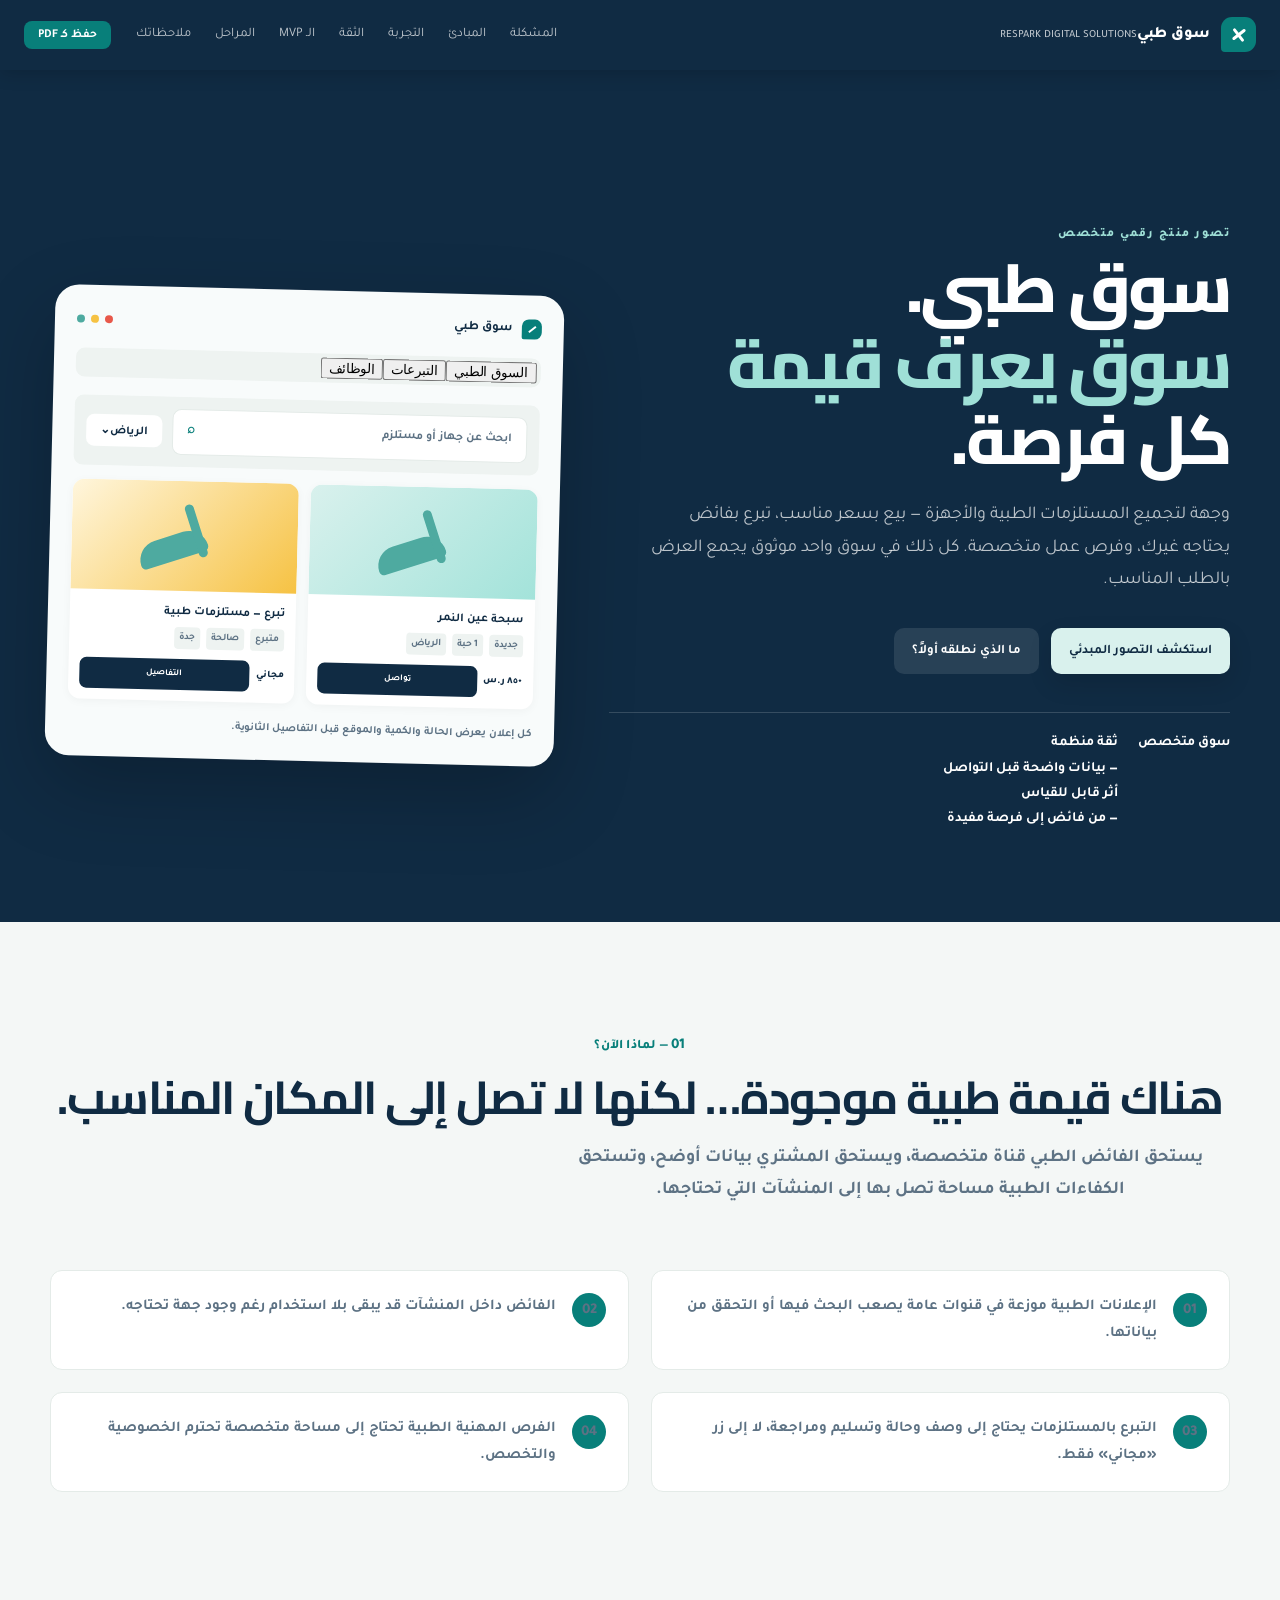
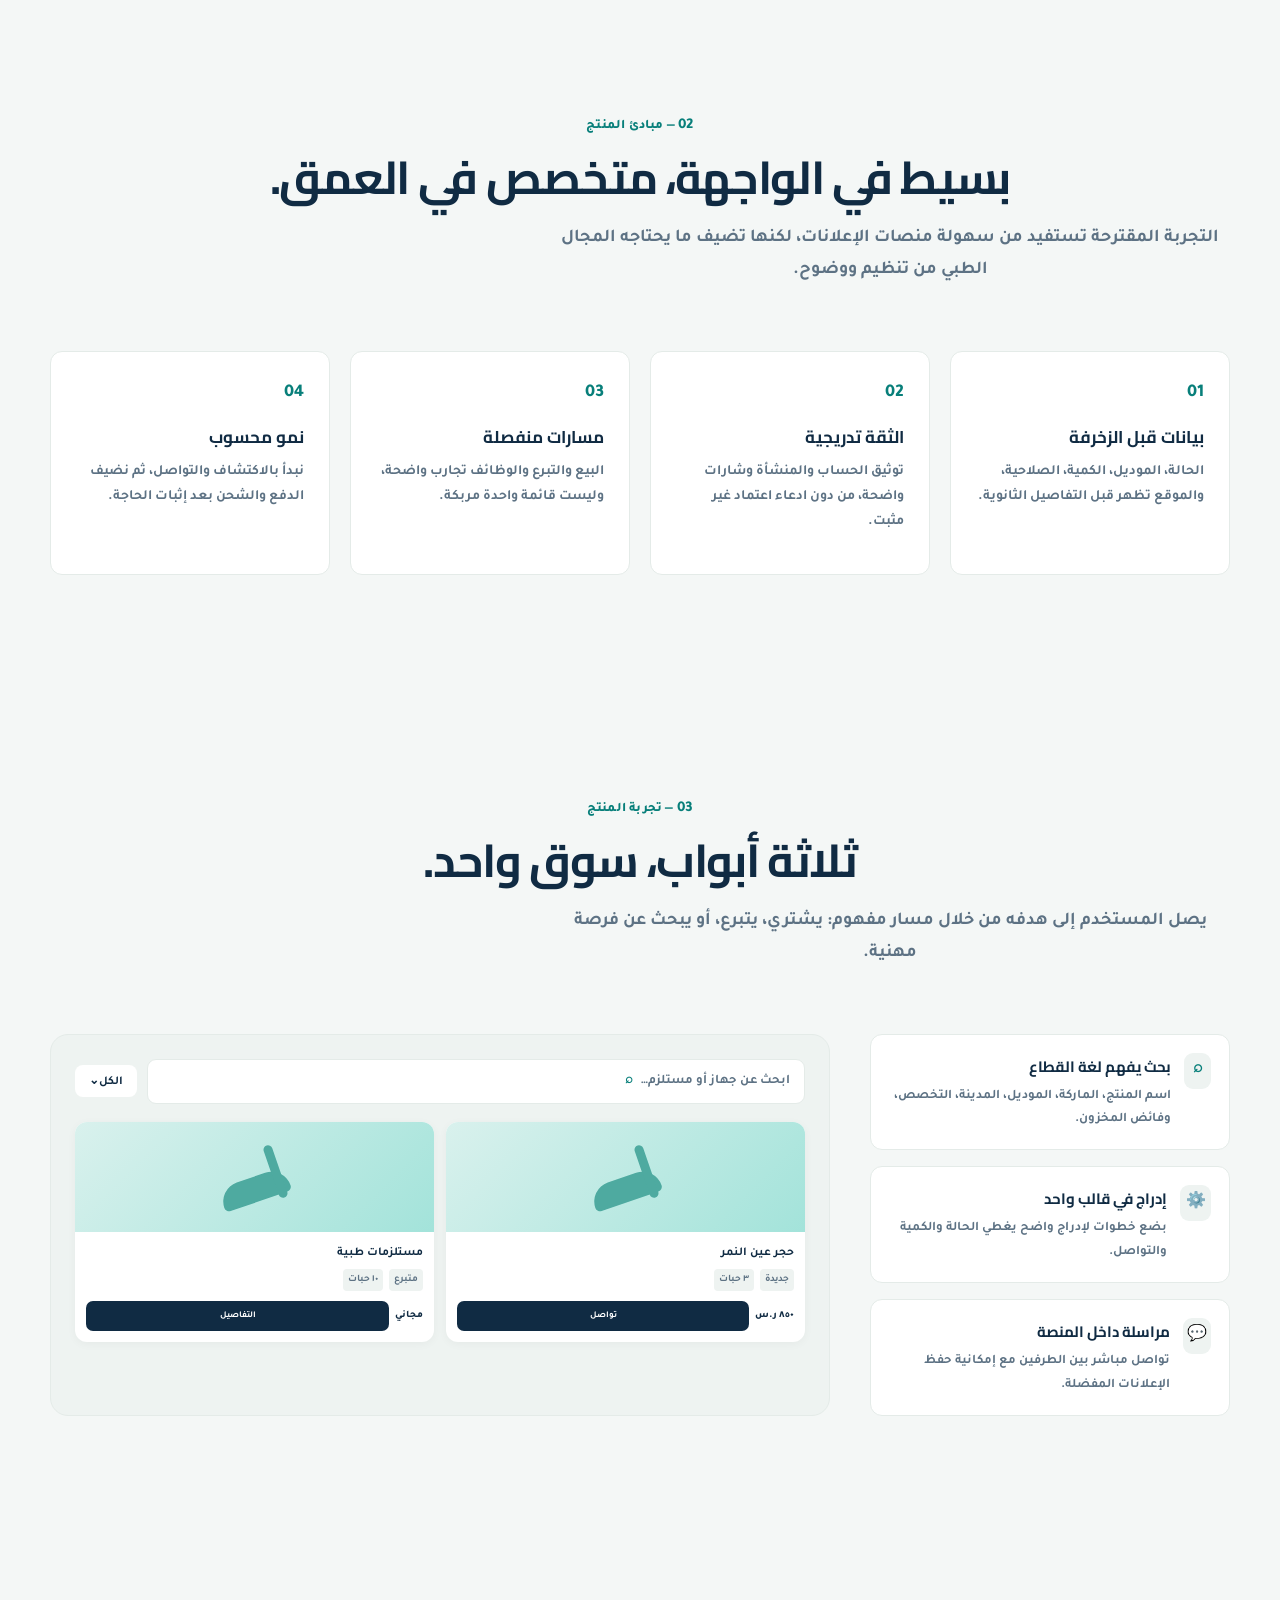
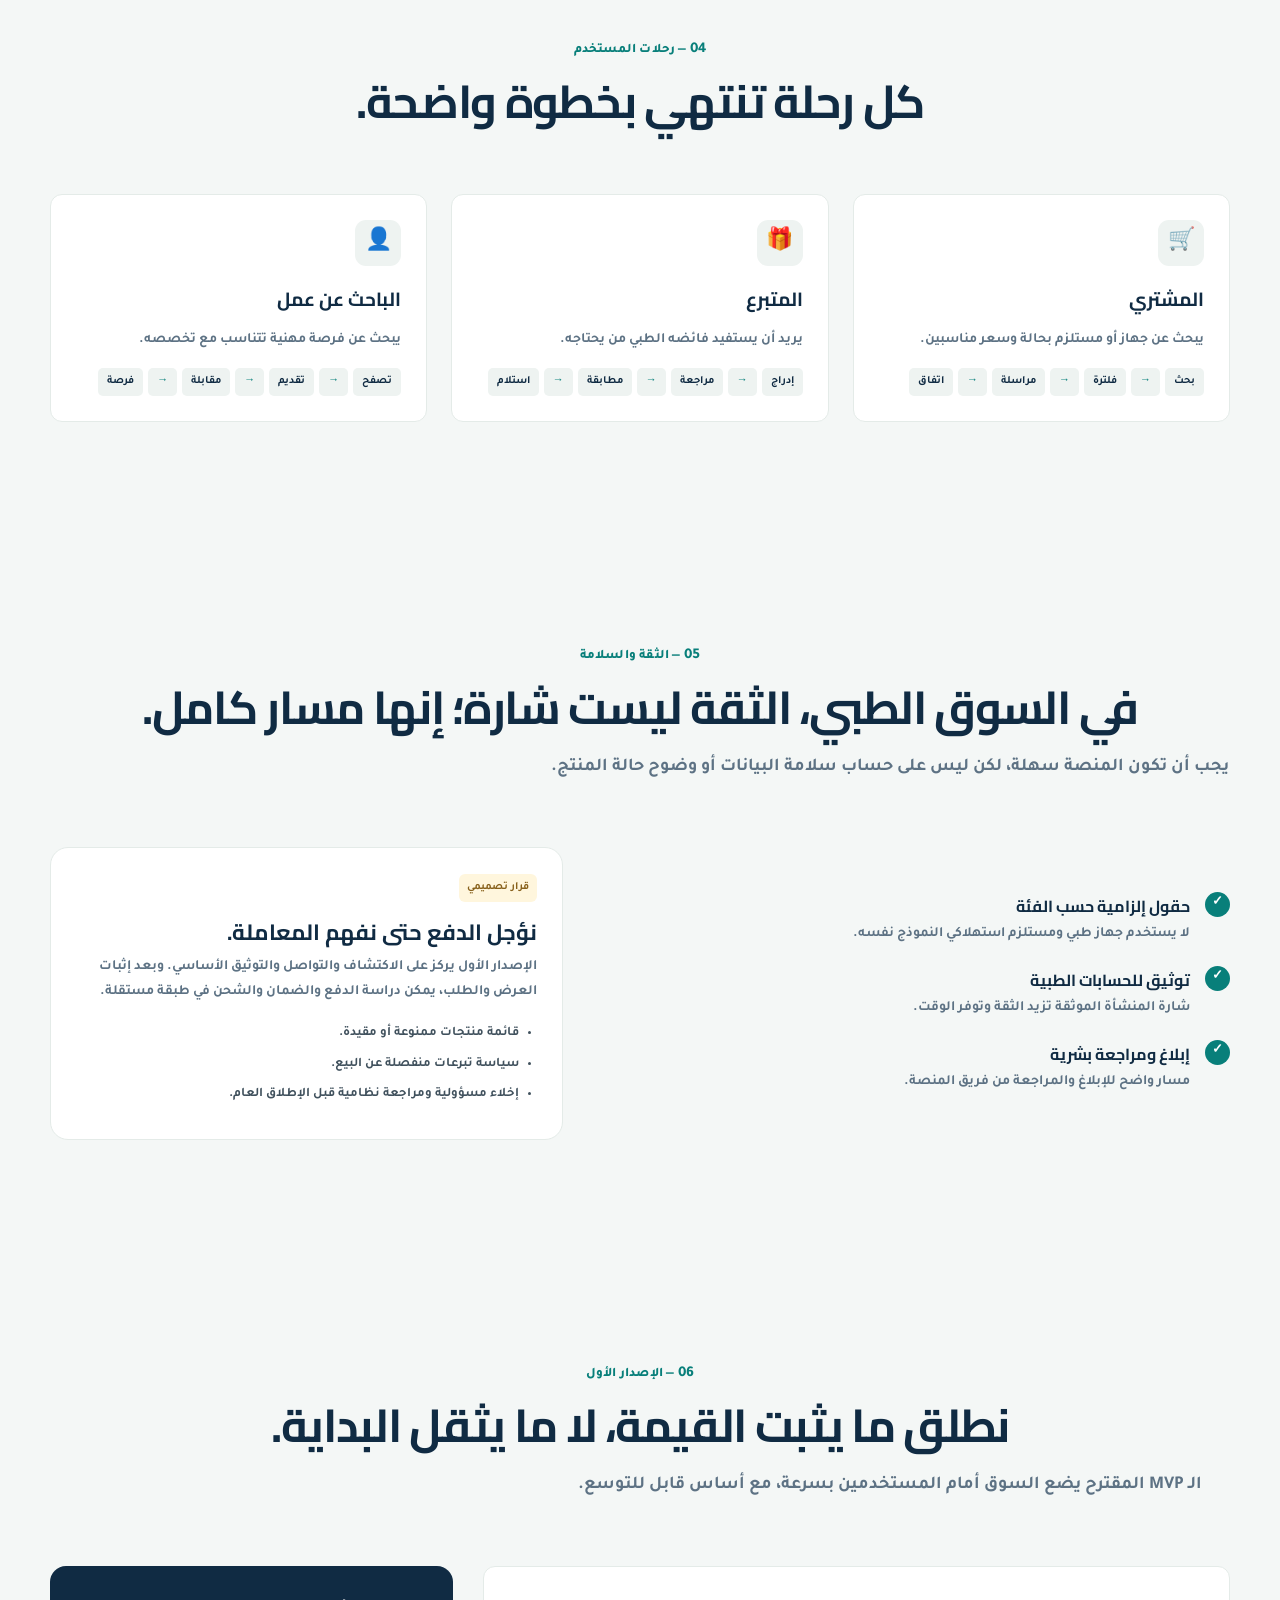
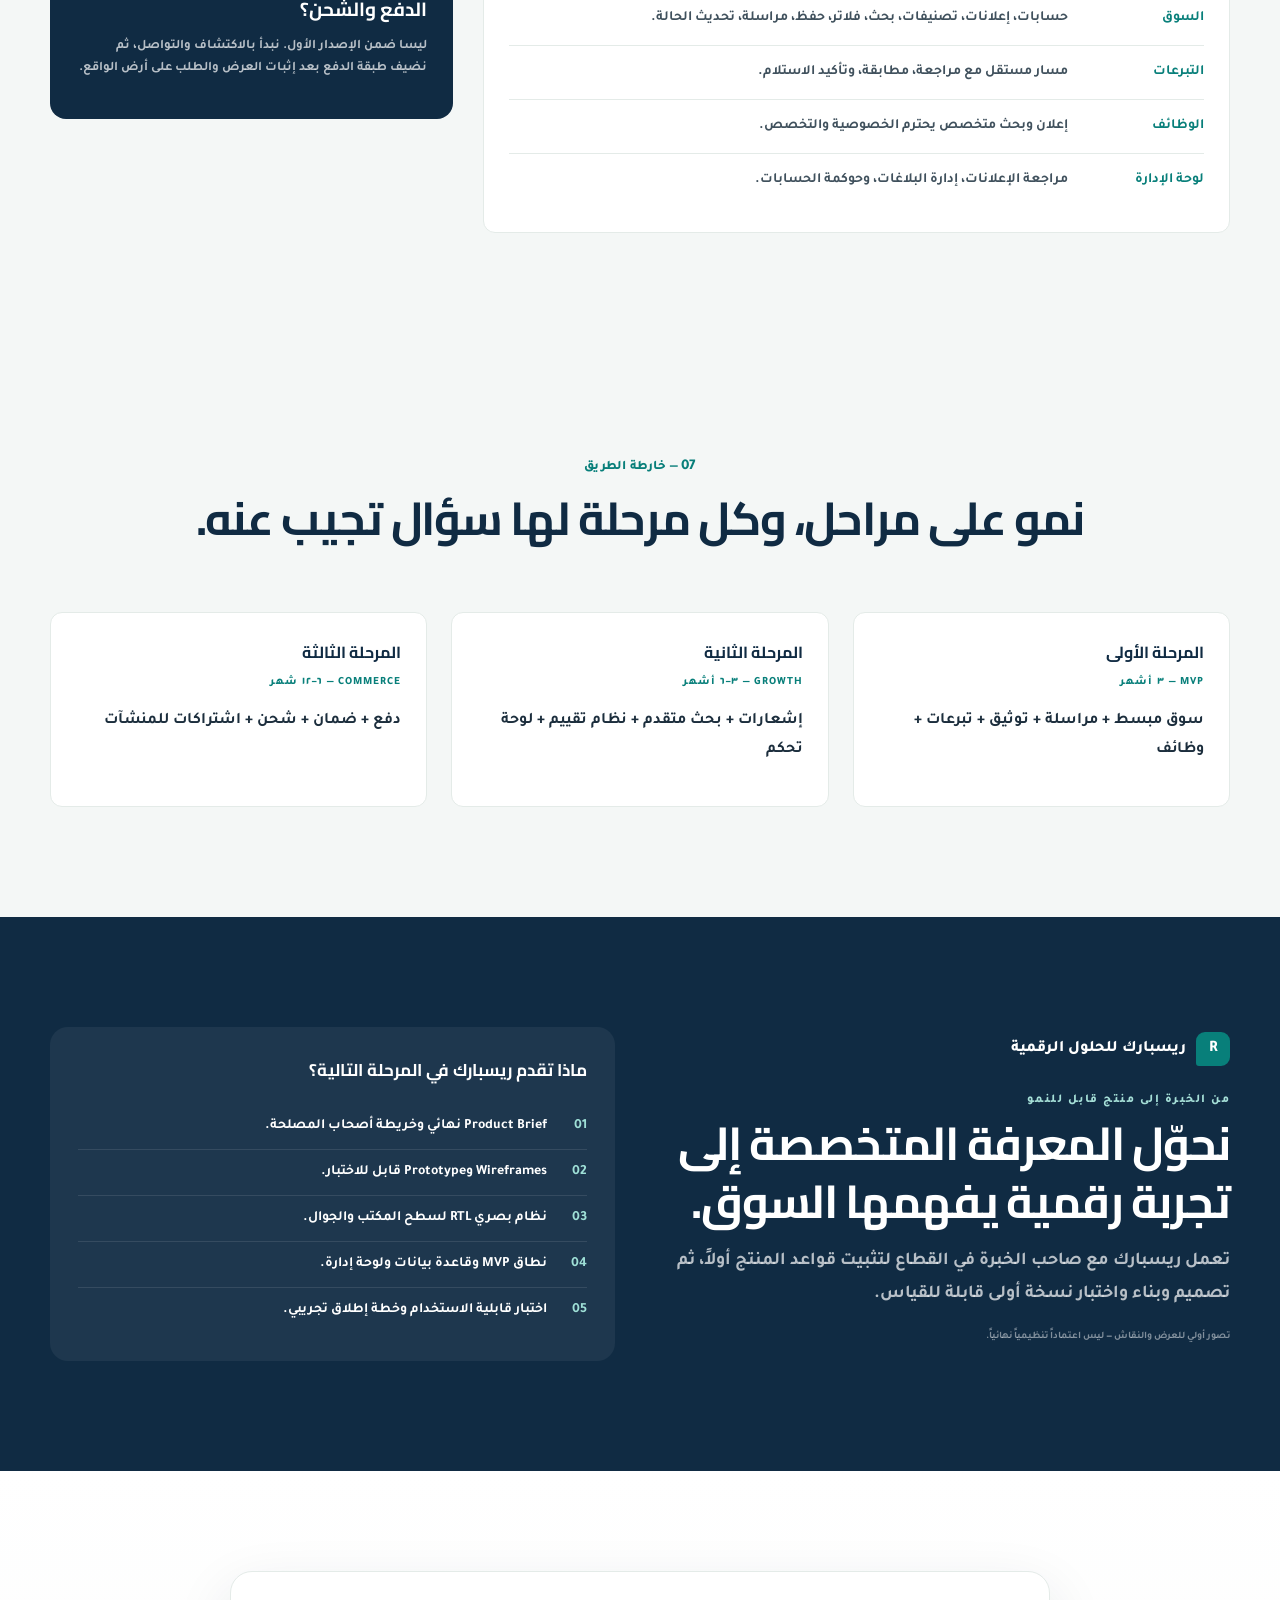
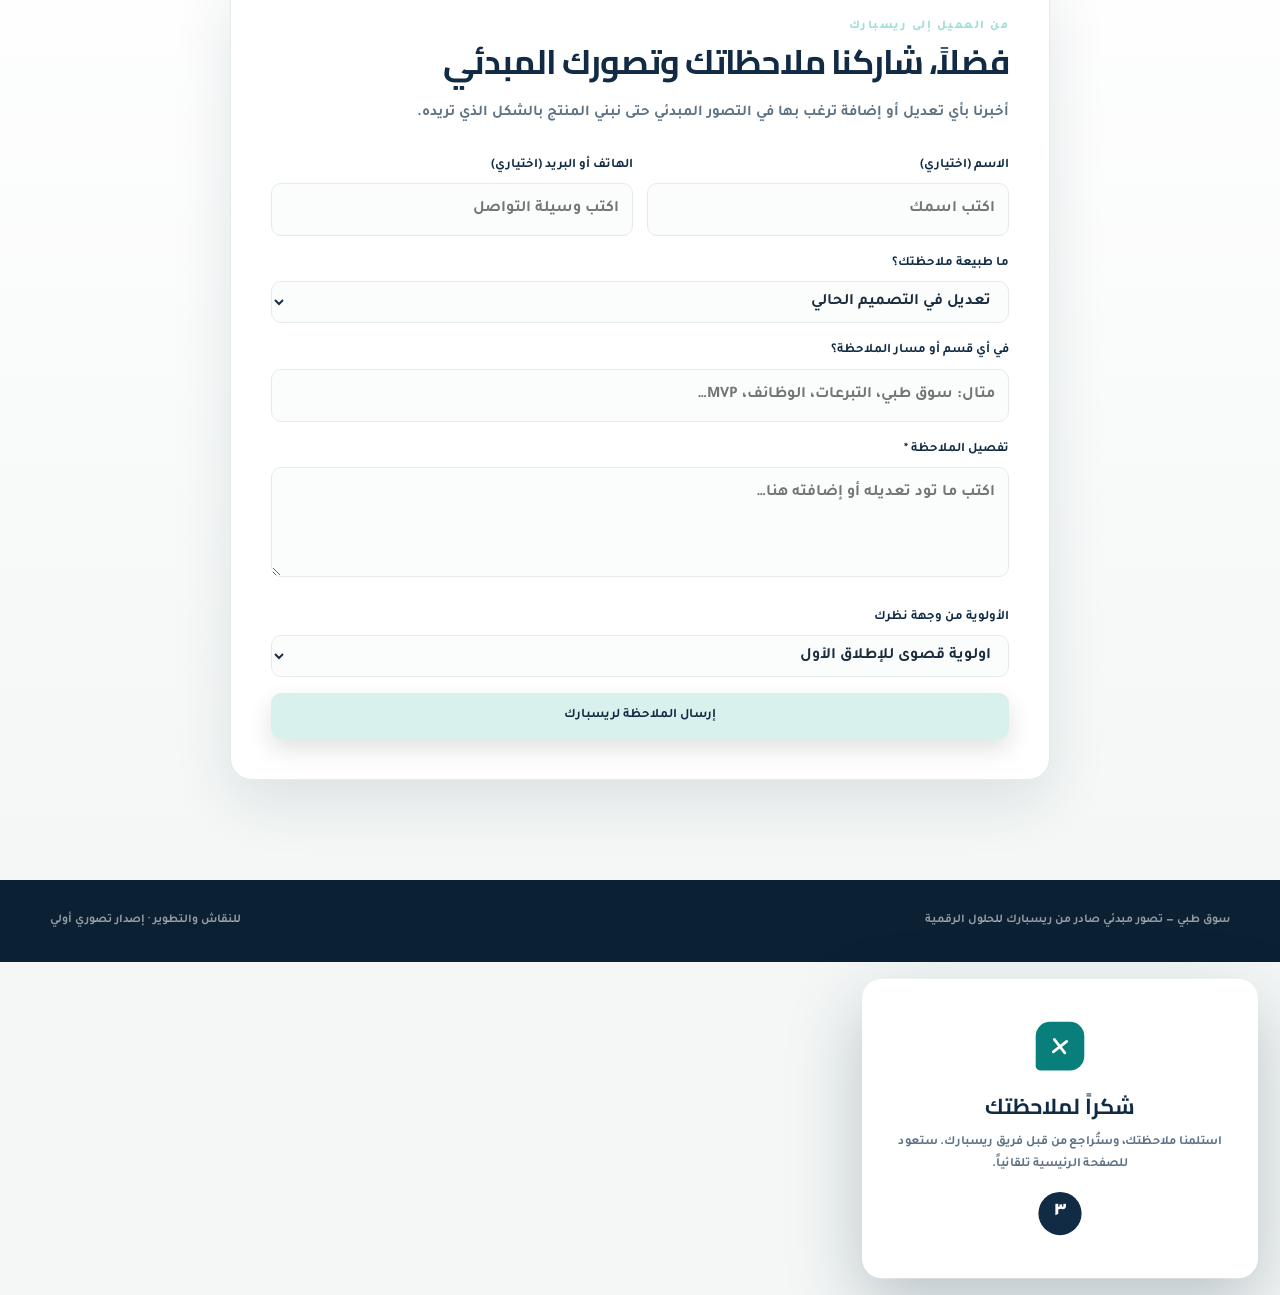
==== index.html @ 75cbc0f8 "Replace Formspree with Vercel API + Supabase + Telegram" ====
<!doctype html>
<html lang="ar" dir="rtl">
<head>
  <meta charset="utf-8">
  <meta name="viewport" content="width=device-width, initial-scale=1">
  <meta name="description" content="التصور المبدئي لمنصة سوق طبي — إعداد ريسبارك للحلول الرقمية">
  <link rel="preconnect" href="https://fonts.googleapis.com">
  <link rel="preconnect" href="https://fonts.gstatic.com" crossorigin>
  <link href="https://fonts.googleapis.com/css2?family=Tajawal:wght@400;500;700;800&family=Cairo:wght@600;700;800&display=swap" rel="stylesheet">
  <title>سوق طبي | تصور مبدئي من ريسبارك</title>
  <style>
    :root {
      --navy: #102b43;
      --navy-2: #173b59;
      --teal: #087f7a;
      --teal-dark: #075b5a;
      --surface: #f4f7f6;
      --surface-2: #eef3f1;
      --line: #e4ebe8;
      --ink: #1c2e3d;
      --muted: #5d7284;
      --shadow: 0 22px 60px rgba(16, 43, 67, .11);
      --radius: 18px;
      --radius-sm: 12px;
      --max: 1180px;
      --num-fs: 18px;
      --num-fs-lg: 22px;
    }
    * { box-sizing: border-box; }
    html { scroll-behavior: smooth; }
    body {
      margin: 0;
      font-family: "Tajawal", "Cairo", "Segoe UI", Tahoma, Arial, sans-serif;
      color: var(--ink);
      line-height: 1.8;
      background: var(--surface);
      text-align: right;
    }
    .container { width: min(var(--max), calc(100% - 40px)); margin: 0 auto; }

    /* Top Bar */
    .topbar {
      height: 70px; background: var(--navy); color: #fff;
      display: flex; align-items: center; padding: 0 24px;
      position: sticky; top: 0; z-index: 9999;
      box-shadow: 0 2px 18px rgba(0,0,0,.18);
    }
    .topbar .brand { display: flex; align-items: center; gap: 11px; font-weight: 800; font-size: 16px; color: #fff; }
    .brand-mark { width: 35px; height: 35px; border-radius: 11px 11px 11px 4px; background: var(--teal); display: grid; place-items: center; position: relative; }
    .brand-mark:before, .brand-mark:after { content: ""; position: absolute; background: #fff; border-radius: 2px; }
    .brand-mark:before { width: 16px; height: 3px; transform: rotate(-38deg); }
    .brand-mark:after { width: 3px; height: 16px; transform: rotate(-38deg); }
    .topbar .brand small { font-size: 11px; opacity: .7; font-weight: 500; }
    .topbar nav { margin-inline-start: auto; display: flex; gap: 2px; }
    .nav a {
      color: rgba(255,255,255,.73); font-size: 13px; padding: 8px 11px;
      border-radius: 8px; transition: .2s; text-decoration: none;
    }
    .nav a:hover { color: #fff; background: rgba(255,255,255,.1); }
    .top-action {
      background: var(--teal); color: #fff; border: 0; padding: 7px 14px;
      border-radius: 8px; font-size: 12px; cursor: pointer;
      font-family: inherit; font-weight: 700; margin-inline-start: 14px;
    }

    /* Hero */
    .hero {
      min-height: 690px; padding: 150px 0 90px; color: #fff;
      background: var(--navy); position: relative;
    }
    .hero-grid { display: grid; grid-template-columns: 1.1fr .9fr; gap: 50px; align-items: center; }
    .eyebrow { color: #9fe0d7; font-size: 12px; font-weight: 800; letter-spacing: 1.5px; margin-bottom: 16px; text-transform: uppercase; }
    .hero h1 { font-size: clamp(38px, 6vw, 68px); font-weight: 800; line-height: 1.12; margin: 0 0 22px; letter-spacing: -2.5px; font-family: "Cairo", "Tajawal", sans-serif; }
    .hero-copy > p { color: rgba(255,255,255,.72); font-size: 18px; max-width: 580px; margin-bottom: 32px; }
    .hero-actions { display: flex; flex-wrap: wrap; gap: 12px; align-items: center; }
    .btn {
      display: inline-flex; justify-content: center; align-items: center;
      gap: 8px; min-height: 46px; border: 0; border-radius: 10px;
      padding: 10px 18px; cursor: pointer; font-weight: 700; font-size: 13px;
      transition: transform .2s, box-shadow .2s, background .2s;
      text-decoration: none; font-family: inherit;
    }
    .btn:hover { transform: translateY(-2px); }
    .btn-primary { color: var(--navy); background: #d9f1ed; box-shadow: 0 10px 24px rgba(0,0,0,.12); }
    .btn-ghost { color: #fff; background: rgba(255,255,255,.1); }
    .btn-ghost:hover { background: rgba(255,255,255,.18); }
    .hero-meta {
      display: flex; flex-wrap: wrap; gap: 20px; margin-top: 38px;
      padding-top: 18px; border-top: 1px solid rgba(255,255,255,.16);
      color: rgba(255,255,255,.59); font-size: 12px;
    }
    .hero-meta strong { color: #fff; display: block; font-size: 14px; }
    .hero-card {
      background: #f8fbfb; color: var(--ink); border-radius: 24px;
      padding: 22px; box-shadow: 0 30px 80px rgba(0,0,0,.22);
      transform: rotate(1.4deg);
    }
    .card-header { display: flex; align-items: center; gap: 10px; padding: 0 0 18px; }
    .mock-logo { display: flex; align-items: center; gap: 9px; font-size: 13px; font-weight: 700; color: var(--navy); }
    .mock-logo i { width: 20px; height: 20px; display: block; background: var(--teal); border-radius: 7px 7px 7px 2px; position: relative; }
    .mock-logo i:after { content: ""; position: absolute; width: 9px; height: 2px; background: #fff; transform: rotate(-40deg); top: 9px; right: 5px; }
    .card-segments { display: flex; background: var(--surface-2); border-radius: 9px; padding: 4px; margin-bottom: 18px; }
    .segmented button { flex: 1; border: 0; border-radius: 7px; padding: 8px 5px; font-size: 11px; color: var(--muted); background: transparent; cursor: pointer; font-family: inherit; }
    .segmented button.active { background: var(--teal); color: #fff; font-weight: 700; }
    .mock-search { background: var(--surface-2); border-radius: 9px; padding: 12px; display: flex; align-items: center; gap: 10px; margin-bottom: 14px; }
    .mock-search b { color: var(--teal); font-size: 13px; }
    .mock-search span { color: var(--muted); font-size: 12px; flex: 1; }
    .filter-btn { border: 0; background: #fff; border-radius: 6px; padding: 6px 10px; font-size: 11px; font-weight: 600; color: var(--navy); }
    .preview-grid { display: grid; grid-template-columns: 1fr 1fr; gap: 12px; }
    .listing-card { background: #fff; border-radius: 12px; overflow: hidden; box-shadow: 0 2px 10px rgba(0,0,0,.04); }
    .listing-image { height: 110px; background: linear-gradient(135deg, #d9f1ed 0%, #a3e3da 100%); position: relative; }
    .listing-image:before { content: ""; position: absolute; width: 70px; height: 25px; border-radius: 20px 20px 5px 5px; background: #4eaaa0; right: 40%; top: 55px; transform: rotate(-19deg); }
    .listing-image:after { content: ""; position: absolute; width: 9px; height: 55px; border-radius: 8px; background: #4eaaa0; right: 43%; top: 22px; transform: rotate(-19deg); }
    .listing-body { padding: 11px; }
    .mock-title { font-weight: 700; color: var(--navy); font-size: 12px; margin-bottom: 4px; }
    .mock-meta { font-size: 10px; color: var(--muted); display: flex; gap: 6px; margin-bottom: 10px; }
    .mock-meta span { background: var(--surface-2); padding: 2px 5px; border-radius: 4px; }
    .listing-foot { display: flex; gap: 6px; align-items: center; }
    .mock-price { font-weight: 800; font-size: 10px; color: var(--navy); white-space: nowrap; }
    .listing-foot span:last-child { flex: 1; background: var(--navy); color: #fff; border-radius: 7px; text-align: center; padding: 7px; font-size: 9px; }

    /* Section */
    .section { padding: 110px 0; }
    .section.alt { background: var(--surface); }
    .section-head { text-align: center; margin-bottom: 64px; }
    .section-head h2 { font-family: "Cairo", "Tajawal", sans-serif; }
    .kicker { color: var(--teal); font-size: 13px; font-weight: 800; letter-spacing: .2px; margin-bottom: 10px; }
    .kicker .num-part { display: inline-block; direction: ltr; unicode-bidi: isolate; font-size: 15px; font-weight: 800; }
    h2 { color: var(--navy); font-size: clamp(28px, 4vw, 46px); line-height: 1.25; letter-spacing: -1.3px; margin-bottom: 15px; }
    h1,h2,h3 { font-family: "Cairo", "Tajawal", "Segoe UI", Tahoma, Arial, sans-serif; }
    h1,h2,h3,p { margin-top: 0; }
    .lead { color: var(--muted); font-size: 18px; max-width: 680px; }

    /* Problem */
    .problems { display: grid; grid-template-columns: repeat(2, 1fr); gap: 22px; }
    .problem-item { display: flex; gap: 16px; background: #fff; border: 1px solid var(--line); border-radius: var(--radius-sm); padding: 22px; }
    .problem-item b { width: 34px; height: 34px; flex: 0 0 34px; border-radius: 50%; display: grid; place-items: center; color: #fff; background: var(--teal); font-size: 14px; font-weight: 800; direction: ltr; }
    .problem-item span { flex: 1; color: var(--muted); font-size: 15px; }

    /* Story */
    .split { display: grid; grid-template-columns: 1fr 1fr; gap: 28px; align-items: stretch; direction: ltr; }
    .story-panel { min-height: 310px; padding: 30px; border-radius: var(--radius); background: var(--navy); color: #fff; position: relative; overflow: hidden; }
    .story-panel.right { background: var(--teal); }
    .story-label { color: #a3e3da; font-size: 12px; font-weight: 700; position: relative; z-index: 1; }
    .story-panel.right .story-label { color: rgba(255,255,255,.7); }
    .story-panel h3 { font-size: 32px; margin: 15px 0 13px; letter-spacing: -1.5px; position: relative; z-index: 1; }
    .story-panel p { color: rgba(255,255,255,.65); font-size: 15px; max-width: 380px; position: relative; z-index: 1; }
    .story-accent { position: absolute; width: 220px; height: 220px; border-radius: 50%; background: rgba(255,255,255,.07); bottom: -60px; right: -40px; }

    /* Principles */
    .principles { display: grid; grid-template-columns: repeat(4, 1fr); gap: 20px; }
    .principle { background: #fff; border: 1px solid var(--line); border-radius: var(--radius-sm); padding: 25px; }
    .principle .num { color: var(--teal); font-weight: 800; font-size: var(--num-fs); direction: ltr; }
    .principle h3 { font-size: 17px; margin: 13px 0 7px; color: var(--navy); }
    .principle p { font-size: 14px; color: var(--muted); }

    /* Experience */
    .product-layout { display: grid; grid-template-columns: 360px 1fr; gap: 40px; }
    .product-notes { display: flex; flex-direction: column; gap: 16px; }
    .note-row { display: flex; gap: 13px; align-items: flex-start; background: #fff; border: 1px solid var(--line); border-radius: var(--radius-sm); padding: 18px; }
    .note-icon { width: 36px; height: 36px; border-radius: 9px; background: var(--surface-2); display: grid; place-items: center; color: var(--teal); font-weight: 800; font-size: 16px; }
    .note-row h3 { font-size: 15px; color: var(--navy); margin-bottom: 5px; }
    .note-row p { font-size: 13px; color: var(--muted); margin: 0; }
    .product-frame { background: var(--surface-2); border-radius: var(--radius); padding: 24px; border: 1px solid var(--line); }
    .search-line { display: flex; gap: 10px; align-items: center; margin-bottom: 18px; }
    .search-input { flex: 1; background: #fff; border: 1px solid var(--line); border-radius: 9px; padding: 10px 14px; display: flex; align-items: center; gap: 8px; font-size: 13px; color: var(--muted); }
    .search-input b { color: var(--teal); }
    .filter { border: 0; background: #fff; border-radius: 8px; padding: 8px 14px; font-size: 12px; color: var(--navy); font-weight: 600; cursor: pointer; font-family: inherit; }
    .filter:hover { background: var(--surface); }

    /* Journeys */
    .journeys { display: grid; grid-template-columns: repeat(3, 1fr); gap: 24px; }
    .journey { background: #fff; border: 1px solid var(--line); border-radius: var(--radius-sm); padding: 25px; }
    .journey .icon { width: 46px; height: 46px; border-radius: 11px; background: var(--surface-2); display: grid; place-items: center; font-size: 22px; margin-bottom: 16px; }
    .journey h3 { font-size: 19px; color: var(--navy); margin-bottom: 11px; }
    .journey p { color: var(--muted); font-size: 14px; margin-bottom: 15px; }
    .flow { display: flex; flex-wrap: wrap; gap: 5px; align-items: center; font-size: 11px; color: var(--navy); }
    .flow span { background: var(--surface-2); padding: 4px 9px; border-radius: 5px; }
    .flow .arrow { color: var(--teal); font-weight: 700; }

    /* Trust */
    .trust-grid { display: grid; grid-template-columns: 1.1fr .9fr; gap: 40px; align-items: center; }
    .trust-list { display: flex; flex-direction: column; gap: 18px; }
    .trust-line { display: flex; gap: 15px; align-items: flex-start; }
    .trust-line .check { width: 25px; height: 25px; border-radius: 50%; display: grid; place-items: center; color: #fff; background: var(--teal); font-size: 13px; flex: 0 0 25px; }
    .trust-line h3 { margin: 0 0 2px; color: var(--navy); font-size: 16px; }
    .trust-line p { margin: 0; color: var(--muted); font-size: 14px; }
    .safety-card { background: #fff; border: 1px solid var(--line); border-radius: 18px; padding: 25px; }
    .safety-card .flag { display: inline-block; color: #88611c; background: #fff6dd; border-radius: 6px; padding: 4px 8px; font-size: 11px; font-weight: 700; }
    .safety-card h3 { margin: 15px 0 7px; color: var(--navy); font-size: 22px; line-height: 1.4; }
    .safety-card p { color: var(--muted); font-size: 14px; }
    .safety-card ul { padding: 0 18px 0 0; margin: 17px 0 0; color: #40515d; font-size: 13px; }
    .safety-card li { margin: 7px 0; }

    /* MVP */
    .mvp-wrap { display: grid; grid-template-columns: 1.3fr .7fr; gap: 30px; align-items: start; }
    .mvp-table { background: #fff; border: 1px solid var(--line); border-radius: var(--radius-sm); padding: 25px; }
    .mvp-row { display: grid; grid-template-columns: 120px 1fr; gap: 16px; padding: 14px 0; border-bottom: 1px solid var(--line); font-size: 14px; }
    .mvp-row:last-child { border-bottom: 0; }
    .mvp-row b { color: var(--teal); font-size: 14px; direction: ltr; }
    .mvp-row span { color: #40515d; font-size: 14px; }
    .mvp-callout { background: var(--navy); color: #fff; padding: 26px; border-radius: 16px; position: sticky; top: 100px; }
    .mvp-callout h3 { margin: 0 0 10px; font-size: 19px; }
    .mvp-callout p { color: rgba(255,255,255,.7); font-size: 13px; line-height: 1.7; }

    /* Roadmap */
    .roadmap { display: grid; grid-template-columns: repeat(3, 1fr); gap: 24px; }
    .phase { background: #fff; border: 1px solid var(--line); border-radius: var(--radius-sm); padding: 25px; }
    .phase h3 { font-size: 16px; color: var(--navy); margin: 0 0 6px; }
    .phase .when { color: var(--teal); font-size: 11px; font-weight: 800; letter-spacing: 1px; margin-bottom: 15px; }
    .phase ul { color: var(--muted); font-size: 13px; padding: 0 18px 0 0; margin: 17px auto 0; max-width: 250px; }
    .phase li { margin: 7px 0; }

    /* Respark */
    .respark { background: var(--navy); color: #fff; padding: 110px 0; }
    .respark-grid { display: grid; grid-template-columns: 1fr 1fr; gap: 50px; align-items: center; }
    .respark-logo { display: flex; align-items: center; gap: 10px; color: #fff; font-weight: 800; margin-bottom: 20px; }
    .respark-logo span { width: 34px; height: 34px; border-radius: 9px 9px 9px 3px; background: var(--teal); display: grid; place-items: center; font-weight: 800; }
    .respark-copy .eyebrow { color: #a5dfd7; }
    .respark-copy h2 { color: #fff; }
    .respark-copy .lead { color: rgba(255,255,255,.7); }
    .deliverables { background: rgba(255,255,255,.06); border-radius: 18px; padding: 28px; }
    .deliverables h3 { margin: 0 0 18px; font-size: 17px; }
    .deliverable { display: flex; gap: 12px; align-items: flex-start; padding: 10px 0; border-bottom: 1px solid rgba(255,255,255,.1); font-size: 14px; }
    .deliverable:last-child { border-bottom: 0; }
    .deliverable b { color: #9fe0d7; min-width: 28px; direction: ltr; }

    /* Feedback */
    .feedback { padding: 100px 0; background: linear-gradient(180deg, #fff 0%, var(--surface) 100%); }
    .feedback-card { background: #fff; border: 1px solid var(--line); border-radius: 22px; padding: 40px; box-shadow: var(--shadow); max-width: 820px; margin: 0 auto; }
    .feedback-card h2 { margin-top: 0; color: var(--navy); font-size: clamp(24px, 3.4vw, 34px); letter-spacing: -1px; }
    .feedback-card .sub { color: var(--muted); font-size: 15px; margin-bottom: 28px; }
    .field { margin-bottom: 16px; }
    .field label { display: block; font-size: 13px; font-weight: 700; color: var(--navy); margin-bottom: 6px; }
    .field input, .field textarea, .field select { width: 100%; border: 1px solid var(--line); border-radius: 10px; padding: 11px 13px; font: inherit; color: var(--ink); background: #fbfdfd; transition: .2s; }
    .field input:focus, .field textarea:focus, .field select:focus { outline: none; border-color: var(--teal); box-shadow: 0 0 0 3px rgba(8,127,122,.12); }
    .field textarea { min-height: 110px; resize: vertical; }
    .field-row { display: grid; grid-template-columns: 1fr 1fr; gap: 14px; }
    .feedback .btn { width: 100%; }
    .ty-overlay{position:fixed;inset:0;background:rgba(16,43,67,.55);backdrop-filter:blur(6px);-webkit-backdrop-filter:blur(6px);display:flex;align-items:center;justify-content:center;z-index:9000;opacity:0;pointer-events:none;transition:opacity .35s;}
    .ty-overlay.show{opacity:1;pointer-events:auto;}
    .ty-card{background:#fff;border-radius:22px;padding:48px 40px;max-width:440px;width:calc(100% - 40px);text-align:center;box-shadow:0 30px 80px rgba(16,43,67,.25);transform:scale(.9);transition:transform .35s;}
    .ty-overlay.show .ty-card{transform:scale(1);}
    .ty-mark{width:54px;height:54px;border-radius:16px 16px 16px 5px;background:var(--teal);margin:0 auto 18px;display:grid;place-items:center;position:relative;}
    .ty-mark:before{content:"";width:22px;height:3px;background:#fff;border-radius:2px;transform:rotate(-38deg);position:absolute;top:26px;right:16px;}
    .ty-mark:after{content:"";width:3px;height:22px;background:#fff;border-radius:2px;transform:rotate(-38deg);position:absolute;top:16px;right:26px;}
    .ty-card h3{color:var(--navy);font-size:24px;margin:0 0 8px;}
    .ty-card p{color:var(--muted);font-size:14px;line-height:1.7;margin:0 0 18px;}
    .ty-countdown{width:48px;height:48px;border-radius:50%;background:var(--navy);color:#fff;font-size:22px;font-weight:800;display:grid;place-items:center;margin:0 auto;}

    /* Footer */
    .footer { background: #0b2032; color: rgba(255,255,255,.55); padding: 30px 0; font-size: 12px; }
    .footer-inner { display: flex; justify-content: space-between; flex-wrap: wrap; gap: 10px; }
    .print-note { font-size: 10px; color: var(--muted); margin-top: 10px; }

    @media (max-width: 900px) {
      .nav { display: none; }
      .hero-grid, .respark-grid, .product-layout, .mvp-wrap { grid-template-columns: 1fr; gap: 36px; }
      .hero { padding-top: 125px; }
      .hero-card { max-width: 580px; width: 100%; margin: auto; }
      .mvp-callout { position: static; }
      .principles { grid-template-columns: repeat(2, 1fr); }
      .trust-grid { grid-template-columns: 1fr; }
      .journeys { grid-template-columns: 1fr; }
      .roadmap { grid-template-columns: 1fr; }
      .problems { grid-template-columns: 1fr; }
      .split { grid-template-columns: 1fr; }
    }
    @media (max-width: 620px) {
      .container { width: min(var(--max), calc(100% - 30px)); }
      .topbar { height: 64px; }
      .principles { grid-template-columns: 1fr; }
      .preview-grid { grid-template-columns: 1fr; }
      .listing-image { height: 92px; }
      .field-row { grid-template-columns: 1fr; gap: 3px; }
      .mvp-row { grid-template-columns: 1fr; gap: 3px; }
    }

    @media print {
      .topbar, .print-hide { display: none !important; }
      .hero { padding-top: 60px; min-height: auto; }
    }
  </style>
</head>
<body>

  <header class="topbar">
    <div class="topbar-inner container" style="display:flex;align-items:center;width:100%;">
      <div class="brand">
        <div class="brand-mark"></div>
        <span>سوق طبي<small>RESPARK DIGITAL SOLUTIONS</small></span>
      </div>
      <nav class="nav">
        <a href="#problem">المشكلة</a>
        <a href="#principles">المبادئ</a>
        <a href="#experience">التجربة</a>
        <a href="#trust">الثقة</a>
        <a href="#mvp">الـ MVP</a>
        <a href="#roadmap">المراحل</a>
        <a href="#feedback">ملاحظاتك</a>
      </nav>
      <button class="top-action print-hide" onclick="window.print()">حفظ كـ PDF</button>
    </div>
  </header>

  <main>
    <section class="hero">
      <div class="container hero-grid">
        <div class="hero-copy">
          <span class="eyebrow">تصور منتج رقمي متخصص</span>
          <h1>سوق طبي.<br><span style="color:#9fe0d7">سوق يعرف قيمة</span><br>كل فرصة.</h1>
          <p>وجهة لتجميع المستلزمات الطبية والأجهزة — بيع بسعر مناسب، تبرع بفائض يحتاجه غيرك، وفرص عمل متخصصة. كل ذلك في سوق واحد موثوق يجمع العرض بالطلب المناسب.</p>
          <div class="hero-actions">
            <a href="#experience" class="btn btn-primary">استكشف التصور المبدئي</a>
            <a href="#mvp" class="btn btn-ghost">ما الذي نطلقه أولاً؟</a>
          </div>
          <div class="hero-meta">
            <div><strong>سوق متخصص</span></div>
            <div><strong>ثقة منظمة</strong> — بيانات واضحة قبل التواصل</div>
            <div><strong>أثر قابل للقياس</strong> — من فائض إلى فرصة مفيدة</div>
          </div>
        </div>
        <div class="hero-card">
          <div class="card-header">
            <div class="mock-logo"><i></i> سوق طبي</div>
            <div style="margin-inline-start: auto; display: flex; gap: 6px;">
              <div style="width:8px;height:8px;border-radius:50%;background:#e8584a;"></div>
              <div style="width:8px;height:8px;border-radius:50%;background:#f6c243;"></div>
              <div style="width:8px;height:8px;border-radius:50%;background:#4eaaa0;"></div>
            </div>
          </div>
          <div class="card-segments">
            <button class="active" data-mode="market" role="tab" aria-selected="true">السوق الطبي</button>
            <button data-mode="donation" role="tab" aria-selected="false">التبرعات</button>
            <button data-mode="jobs" role="tab" aria-selected="false">الوظائف</button>
          </div>
          <div class="mock-search">
            <div class="search-input"><span id="mode-search">ابحث عن جهاز أو مستلزم</span><b style="color: var(--teal)">⌕</b></div>
            <button class="filter">الرياض⌄</button>
          </div>
          <div class="preview-grid">
            <div class="listing-card">
              <div class="listing-image"></div>
              <div class="listing-body">
                <div class="mock-title">سبحة عين النمر</div>
                <div class="mock-meta"><span>جديدة</span><span>1 حبة</span><span>الرياض</span></div>
                <div class="listing-foot">
                  <span class="mock-price">٨٥٠ ر.س</span>
                  <span>تواصل</span>
                </div>
              </div>
            </div>
            <div class="listing-card">
              <div class="listing-image" style="background: linear-gradient(135deg, #fff6dd 0%, #f6c243 100%);"></div>
              <div class="listing-body">
                <div class="mock-title">تبرع — مستلزمات طبية</div>
                <div class="mock-meta"><span>متبرع</span><span>صالحة</span><span>جدة</span></div>
                <div class="listing-foot">
                  <span class="mock-price">مجاني</span>
                  <span>التفاصيل</span>
                </div>
              </div>
            </div>
          </div>
          <p id="mode-note" style="font-size: 11px; color: var(--muted); margin-top: 16px; margin-bottom: 0;">كل إعلان يعرض الحالة والكمية والموقع قبل التفاصيل الثانوية.</p>
        </div>
      </div>
    </section>

    <section class="section" id="problem">
      <div class="container">
        <div class="section-head"><div class="kicker"><span class="num-part">01</span> — لماذا الآن؟</div><h2>هناك قيمة طبية موجودة… لكنها لا تصل إلى المكان المناسب.</h2><p class="lead">يستحق الفائض الطبي قناة متخصصة، ويستحق المشتري بيانات أوضح، وتستحق الكفاءات الطبية مساحة تصل بها إلى المنشآت التي تحتاجها.</p></div>
        <div class="problems">
          <div class="problem-item"><b><span class="num-ltr">01</span></b><span>الإعلانات الطبية موزعة في قنوات عامة يصعب البحث فيها أو التحقق من بياناتها.</span></div>
          <div class="problem-item"><b><span class="num-ltr">02</span></b><span>الفائض داخل المنشآت قد يبقى بلا استخدام رغم وجود جهة تحتاجه.</span></div>
          <div class="problem-item"><b><span class="num-ltr">03</span></b><span>التبرع بالمستلزمات يحتاج إلى وصف وحالة وتسليم ومراجعة، لا إلى زر «مجاني» فقط.</span></div>
          <div class="problem-item"><b><span class="num-ltr">04</span></b><span>الفرص المهنية الطبية تحتاج إلى مساحة متخصصة تحترم الخصوصية والتخصص.</span></div>
        </div>
      </div>
    </section>

    <section class="section alt" id="principles">
      <div class="container">
        <div class="section-head"><div class="kicker"><span class="num-part">02</span> — مبادئ المنتج</div><h2>بسيط في الواجهة، متخصص في العمق.</h2><p class="lead">التجربة المقترحة تستفيد من سهولة منصات الإعلانات، لكنها تضيف ما يحتاجه المجال الطبي من تنظيم ووضوح.</p></div>
        <div class="principles">
          <article class="principle"><div class="num"><span class="num-ltr">01</span></div><h3>بيانات قبل الزخرفة</h3><p>الحالة، الموديل، الكمية، الصلاحية، والموقع تظهر قبل التفاصيل الثانوية.</p></article>
          <article class="principle"><div class="num"><span class="num-ltr">02</span></div><h3>الثقة تدريجية</h3><p>توثيق الحساب والمنشأة وشارات واضحة، من دون ادعاء اعتماد غير مثبت.</p></article>
          <article class="principle"><div class="num"><span class="num-ltr">03</span></div><h3>مسارات منفصلة</h3><p>البيع والتبرع والوظائف تجارب واضحة، وليست قائمة واحدة مربكة.</p></article>
          <article class="principle"><div class="num"><span class="num-ltr">04</span></div><h3>نمو محسوب</h3><p>نبدأ بالاكتشاف والتواصل، ثم نضيف الدفع والشحن بعد إثبات الحاجة.</p></article>
        </div>
      </div>
    </section>

    <section class="section" id="experience">
      <div class="container">
        <div class="section-head"><div class="kicker"><span class="num-part">03</span> — تجربة المنتج</div><h2>ثلاثة أبواب، سوق واحد.</h2><p class="lead">يصل المستخدم إلى هدفه من خلال مسار مفهوم: يشتري، يتبرع، أو يبحث عن فرصة مهنية.</p></div>
        <div class="product-layout">
          <div class="product-notes">
            <div class="note-row"><div class="note-icon">⌕</div><div><h3>بحث يفهم لغة القطاع</h3><p>اسم المنتج، الماركة، الموديل، المدينة، التخصص، وفائض المخزون.</p></div></div>
            <div class="note-row"><div class="note-icon">⚙️</div><div><h3>إدراج في قالب واحد</h3><p>بضع خطوات لإدراج واضح يغطي الحالة والكمية والتواصل.</p></div></div>
            <div class="note-row"><div class="note-icon">💬</div><div><h3>مراسلة داخل المنصة</h3><p>تواصل مباشر بين الطرفين مع إمكانية حفظ الإعلانات المفضلة.</p></div></div>
          </div>
          <div class="product-frame">
            <div class="search-line">
              <div class="search-input"><span>ابحث عن جهاز أو مستلزم…</span><b style="color: var(--teal)">⌕</b></div>
              <button class="filter">الكل⌄</button>
            </div>
            <div class="preview-grid">
              <div class="listing-card">
                <div class="listing-image"></div>
                <div class="listing-body">
                  <div class="mock-title">حجر عين النمر</div>
                  <div class="mock-meta"><span>جديدة</span><span>٣ حبات</span></div>
                  <div class="listing-foot">
                    <span class="mock-price">٨٥٠ ر.س</span>
                    <span>تواصل</span>
                  </div>
                </div>
              </div>
              <div class="listing-card">
                <div class="listing-image"></div>
                <div class="listing-body">
                  <div class="mock-title">مستلزمات طبية</div>
                  <div class="mock-meta"><span>متبرع</span><span>١٠ حبات</span></div>
                  <div class="listing-foot">
                    <span class="mock-price">مجاني</span>
                    <span>التفاصيل</span>
                  </div>
                </div>
              </div>
            </div>
          </div>
        </div>
      </div>
    </section>

    <section class="section alt" id="journeys">
      <div class="container">
        <div class="section-head"><div class="kicker"><span class="num-part">04</span> — رحلات المستخدم</div><h2>كل رحلة تنتهي بخطوة واضحة.</h2></div>
        <div class="journeys">
          <div class="journey">
            <div class="icon">🛒</div>
            <h3>المشتري</h3>
            <p>يبحث عن جهاز أو مستلزم بحالة وسعر مناسبين.</p>
            <div class="flow"><span>بحث</span><span class="arrow">→</span><span>فلترة</span><span class="arrow">→</span><span>مراسلة</span><span class="arrow">→</span><span>اتفاق</span></div>
          </div>
          <div class="journey">
            <div class="icon">🎁</div>
            <h3>المتبرع</h3>
            <p>يريد أن يستفيد فائضه الطبي من يحتاجه.</p>
            <div class="flow"><span>إدراج</span><span class="arrow">→</span><span>مراجعة</span><span class="arrow">→</span><span>مطابقة</span><span class="arrow">→</span><span>استلام</span></div>
          </div>
          <div class="journey">
            <div class="icon">👤</div>
            <h3>الباحث عن عمل</h3>
            <p>يبحث عن فرصة مهنية تتناسب مع تخصصه.</p>
            <div class="flow"><span>تصفح</span><span class="arrow">→</span><span>تقديم</span><span class="arrow">→</span><span>مقابلة</span><span class="arrow">→</span><span>فرصة</span></div>
          </div>
        </div>
      </div>
    </section>

    <section class="section" id="trust">
      <div class="container">
        <div class="section-head"><div class="kicker"><span class="num-part">05</span> — الثقة والسلامة</div><h2>في السوق الطبي، الثقة ليست شارة؛ إنها مسار كامل.</h2><p class="lead">يجب أن تكون المنصة سهلة، لكن ليس على حساب سلامة البيانات أو وضوح حالة المنتج.</p></div>
        <div class="trust-grid">
          <div class="trust-list">
            <div class="trust-line"><div class="check">✓</div><div><h3>حقول إلزامية حسب الفئة</h3><p>لا يستخدم جهاز طبي ومستلزم استهلاكي النموذج نفسه.</p></div></div>
            <div class="trust-line"><div class="check">✓</div><div><h3>توثيق للحسابات الطبية</h3><p>شارة المنشأة الموثقة تزيد الثقة وتوفر الوقت.</p></div></div>
            <div class="trust-line"><div class="check">✓</div><div><h3>إبلاغ ومراجعة بشرية</h3><p>مسار واضح للإبلاغ والمراجعة من فريق المنصة.</p></div></div>
          </div>
          <aside class="safety-card"><span class="flag">قرار تصميمي</span><h3>نؤجل الدفع حتى نفهم المعاملة.</h3><p>الإصدار الأول يركز على الاكتشاف والتواصل والتوثيق الأساسي. وبعد إثبات العرض والطلب، يمكن دراسة الدفع والضمان والشحن في طبقة مستقلة.</p><ul><li>قائمة منتجات ممنوعة أو مقيدة.</li><li>سياسة تبرعات منفصلة عن البيع.</li><li>إخلاء مسؤولية ومراجعة نظامية قبل الإطلاق العام.</li></ul></aside>
        </div>
      </div>
    </section>

    <section class="section alt" id="mvp">
      <div class="container">
        <div class="section-head"><div class="kicker"><span class="num-part">06</span> — الإصدار الأول</div><h2>نطلق ما يثبت القيمة، لا ما يثقل البداية.</h2><p class="lead">الـ MVP المقترح يضع السوق أمام المستخدمين بسرعة، مع أساس قابل للتوسع.</p></div>
        <div class="mvp-wrap">
          <div class="mvp-table">
            <div class="mvp-row"><b>السوق</b><span>حسابات، إعلانات، تصنيفات، بحث، فلاتر، حفظ، مراسلة، تحديث الحالة.</span></div>
            <div class="mvp-row"><b>التبرعات</b><span>مسار مستقل مع مراجعة، مطابقة، وتأكيد الاستلام.</span></div>
            <div class="mvp-row"><b>الوظائف</b><span>إعلان وبحث متخصص يحترم الخصوصية والتخصص.</span></div>
            <div class="mvp-row"><b>لوحة الإدارة</b><span>مراجعة الإعلانات، إدارة البلاغات، وحوكمة الحسابات.</span></div>
          </div>
          <aside class="mvp-callout"><h3>الدفع والشحن؟</h3><p>ليسا ضمن الإصدار الأول. نبدأ بالاكتشاف والتواصل، ثم نضيف طبقة الدفع بعد إثبات العرض والطلب على أرض الواقع.</p></aside>
        </div>
      </div>
    </section>

    <section class="section" id="roadmap">
      <div class="container">
        <div class="section-head"><div class="kicker"><span class="num-part">07</span> — خارطة الطريق</div><h2>نمو على مراحل، وكل مرحلة لها سؤال تجيب عنه.</h2></div>
        <div class="roadmap">
          <div class="phase">
            <h3>المرحلة الأولى</h3>
            <div class="when">MVP — ٣ أشهر</div>
            <p>سوق مبسط + مراسلة + توثيق + تبرعات + وظائف</p>
          </div>
          <div class="phase">
            <h3>المرحلة الثانية</h3>
            <div class="when">GROWTH — ٣–٦ أشهر</div>
            <p>إشعارات + بحث متقدم + نظام تقييم + لوحة تحكم</p>
          </div>
          <div class="phase">
            <h3>المرحلة الثالثة</h3>
            <div class="when">COMMERCE — ٦–١٢ شهر</div>
            <p>دفع + ضمان + شحن + اشتراكات للمنشآت</p>
          </div>
        </div>
      </div>
    </section>

    <section class="respark" id="respark">
      <div class="container respark-grid">
        <div class="respark-copy"><div class="respark-logo"><span>R</span> ريسبارك للحلول الرقمية</div><span class="eyebrow">من الخبرة إلى منتج قابل للنمو</span><h2>نحوّل المعرفة المتخصصة إلى تجربة رقمية يفهمها السوق.</h2><p class="lead">تعمل ريسبارك مع صاحب الخبرة في القطاع لتثبيت قواعد المنتج أولاً، ثم تصميم وبناء واختبار نسخة أولى قابلة للقياس.</p><p class="print-note" style="color:rgba(255,255,255,.47)">تصور أولي للعرض والنقاش — ليس اعتماداً تنظيمياً نهائياً.</p></div>
        <div class="deliverables"><h3>ماذا تقدم ريسبارك في المرحلة التالية؟</h3><div class="deliverable"><b><span class="num-ltr">01</span></b><span>Product Brief نهائي وخريطة أصحاب المصلحة.</span></div><div class="deliverable"><b><span class="num-ltr">02</span></b><span>Wireframes وPrototype قابل للاختبار.</span></div><div class="deliverable"><b><span class="num-ltr">03</span></b><span>نظام بصري RTL لسطح المكتب والجوال.</span></div><div class="deliverable"><b><span class="num-ltr">04</span></b><span>نطاق MVP وقاعدة بيانات ولوحة إدارة.</span></div><div class="deliverable"><b><span class="num-ltr">05</span></b><span>اختبار قابلية الاستخدام وخطة إطلاق تجريبي.</span></div></div>
      </div>
    </section>

    <section class="feedback" id="feedback">
      <div class="container">
        <div class="feedback-card">
          <span class="eyebrow">من العميل إلى ريسبارك</span>
          <h2>فضلاً، شاركنا ملاحظاتك وتصورك المبدئي</h2>
          <p class="sub">أخبرنا بأي تعديل أو إضافة ترغب بها في التصور المبدئي حتى نبني المنتج بالشكل الذي تريده.</p>
          <form id="feedback-form">
            <div class="field-row">
              <div class="field"><label for="fb-name">الاسم (اختياري)</label><input type="text" id="fb-name" name="الاسم" placeholder="اكتب اسمك"></div>
              <div class="field"><label for="fb-contact">الهاتف أو البريد (اختياري)</label><input type="text" id="fb-contact" name="التواصل" placeholder="اكتب وسيلة التواصل"></div>
            </div>
            <div class="field"><label for="fb-type">ما طبيعة ملاحظتك؟</label>
              <select id="fb-type" name="نوع الملاحظة">
                <option>تعديل في التصميم الحالي</option>
                <option>إضافة جديدة</option>
                <option>حذف عنصر</option>
                <option>تعديل في المحتوى</option>
                <option>ملاحظة عامة</option>
              </select>
            </div>
            <div class="field"><label for="fb-section">في أي قسم أو مسار الملاحظة؟</label><input type="text" id="fb-section" name="القسم" placeholder="مثال: سوق طبي، التبرعات، الوظائف، MVP…"></div>
            <div class="field"><label for="fb-detail">تفصيل الملاحظة *</label><textarea id="fb-detail" name="تفصيل الملاحظة" placeholder="اكتب ما تود تعديله أو إضافته هنا…" required></textarea></div>
            <div class="field"><label for="fb-priority">الأولوية من وجهة نظرك</label>
              <select id="fb-priority" name="الأولوية">
                <option>أولوية قصوى للإطلاق الأول</option>
                <option>مهم لكن يمكن تأجيله</option>
                <option>تحسين مستقبلي</option>
              </select>
            </div>
            <button type="submit" class="btn btn-primary" id="fb-submit">إرسال الملاحظة لريسبارك</button>
            <div id="fb-status" style="margin-top:14px;font-size:13px;display:none;"></div>
          </form>
        </div>
      </div>
    </section>
  </main>

  <footer class="footer"><div class="container footer-inner"><div><strong>سوق طبي</strong> — تصور مبدئي صادر من ريسبارك للحلول الرقمية</div><div>للنقاش والتطوير · إصدار تصوري أولي</div></div></footer>

  <div id="ty-overlay">
    <div class="ty-card">
      <div class="ty-mark"></div>
      <h3>شكراً لملاحظتك</h3>
      <p>استلمنا ملاحظتك، وستُراجع من قبل فريق ريسبارك. ستعود للصفحة الرئيسية تلقائياً.</p>
      <div class="ty-countdown">٣</div>
    </div>
  </div>

<script>
  // ===== Feedback form handler =====
  (function () {
    var form = document.getElementById('feedback-form');
    if (!form) return;
    var submitBtn = document.getElementById('fb-submit');
    var statusDiv = document.getElementById('fb-status');

    function showStatus(msg, ok) {
      statusDiv.style.display = 'block';
      statusDiv.style.color = ok ? '#0e7c6b' : '#c0392b';
      statusDiv.textContent = msg;
    }

    form.addEventListener('submit', function (e) {
      e.preventDefault();
      var detail = document.getElementById('fb-detail').value.trim();
      if (!detail) {
        showStatus('من فضلك اكتب تفصيل الملاحظة قبل الإرسال.', false);
        return;
      }
      submitBtn.textContent = 'جارٍ الإرسال…';
      submitBtn.disabled = true;
      submitBtn.style.opacity = '.7';
      statusDiv.style.display = 'none';

      // Collect form data as JSON
      var data = {
        name: document.getElementById('fb-name').value,
        contact: document.getElementById('fb-contact').value,
        type: document.getElementById('fb-type').value,
        section: document.getElementById('fb-section').value,
        detail: document.getElementById('fb-detail').value,
        priority: document.getElementById('fb-priority').value
      };

      // Submit via fetch to Vercel API (which writes to Supabase + triggers Telegram)
      fetch('/api/feedback', {
        method: 'POST',
        headers: { 'Content-Type': 'application/json' },
        body: JSON.stringify(data)
      }).then(function(res) {
        if (res.ok) {
          showThankYouOverlay();
        } else {
          showStatus('حدث خطأ، حاول مرة أخرى.', false);
          submitBtn.textContent = 'إرسال الملاحظة لريسبارك';
          submitBtn.disabled = false;
          submitBtn.style.opacity = '1';
        }
      }).catch(function() {
        showStatus('حدث خطأ، حاول مرة أخرى.', false);
        submitBtn.textContent = 'إرسال الملاحظة لريسبارك';
        submitBtn.disabled = false;
        submitBtn.style.opacity = '1';
      });
    });

    function showThankYouOverlay() {
      var overlay = document.getElementById('ty-overlay');
      if (!overlay) return;
      overlay.classList.add('show');
      var counter = document.querySelector('.ty-countdown');
      var seconds = 3;
      if (counter) counter.textContent = seconds;
      var timer = setInterval(function () {
        seconds--;
        if (counter && seconds > 0) counter.textContent = seconds;
        if (seconds <= 0) {
          clearInterval(timer);
          var cleanUrl = window.location.origin + window.location.pathname;
          window.location.href = cleanUrl;
        }
      }, 1000);
    }
  })();

  // ===== Segmented preview toggle =====
  const modes = {
    market: { search: 'ابحث عن جهاز أو مستلزم', note: 'كل إعلان يعرض الحالة والكمية والموقع قبل التفاصيل الثانوية.' },
    donation: { search: 'ابحث عن تبرع أو جهة محتاجة', note: 'التبرع مسار مستقل: عرض واضح، مراجعة، مطابقة، ثم تأكيد استلام.' },
    jobs: { search: 'ابحث عن تخصص أو فرصة عمل', note: 'الوظائف الطبية تعرض التخصص والمدينة ونوع الدوام مع احترام الخصوصية.' }
  };
  document.querySelectorAll('.segmented button').forEach(btn => btn.addEventListener('click', () => {
    document.querySelectorAll('.segmented button').forEach(b => { b.classList.remove('active'); b.setAttribute('aria-selected', 'false'); });
    btn.classList.add('active'); btn.setAttribute('aria-selected', 'true');
    const mode = modes[btn.dataset.mode];
    document.getElementById('mode-search').textContent = mode.search;
    document.getElementById('mode-note').textContent = mode.note;
  }));
</script>

</body>
</html>
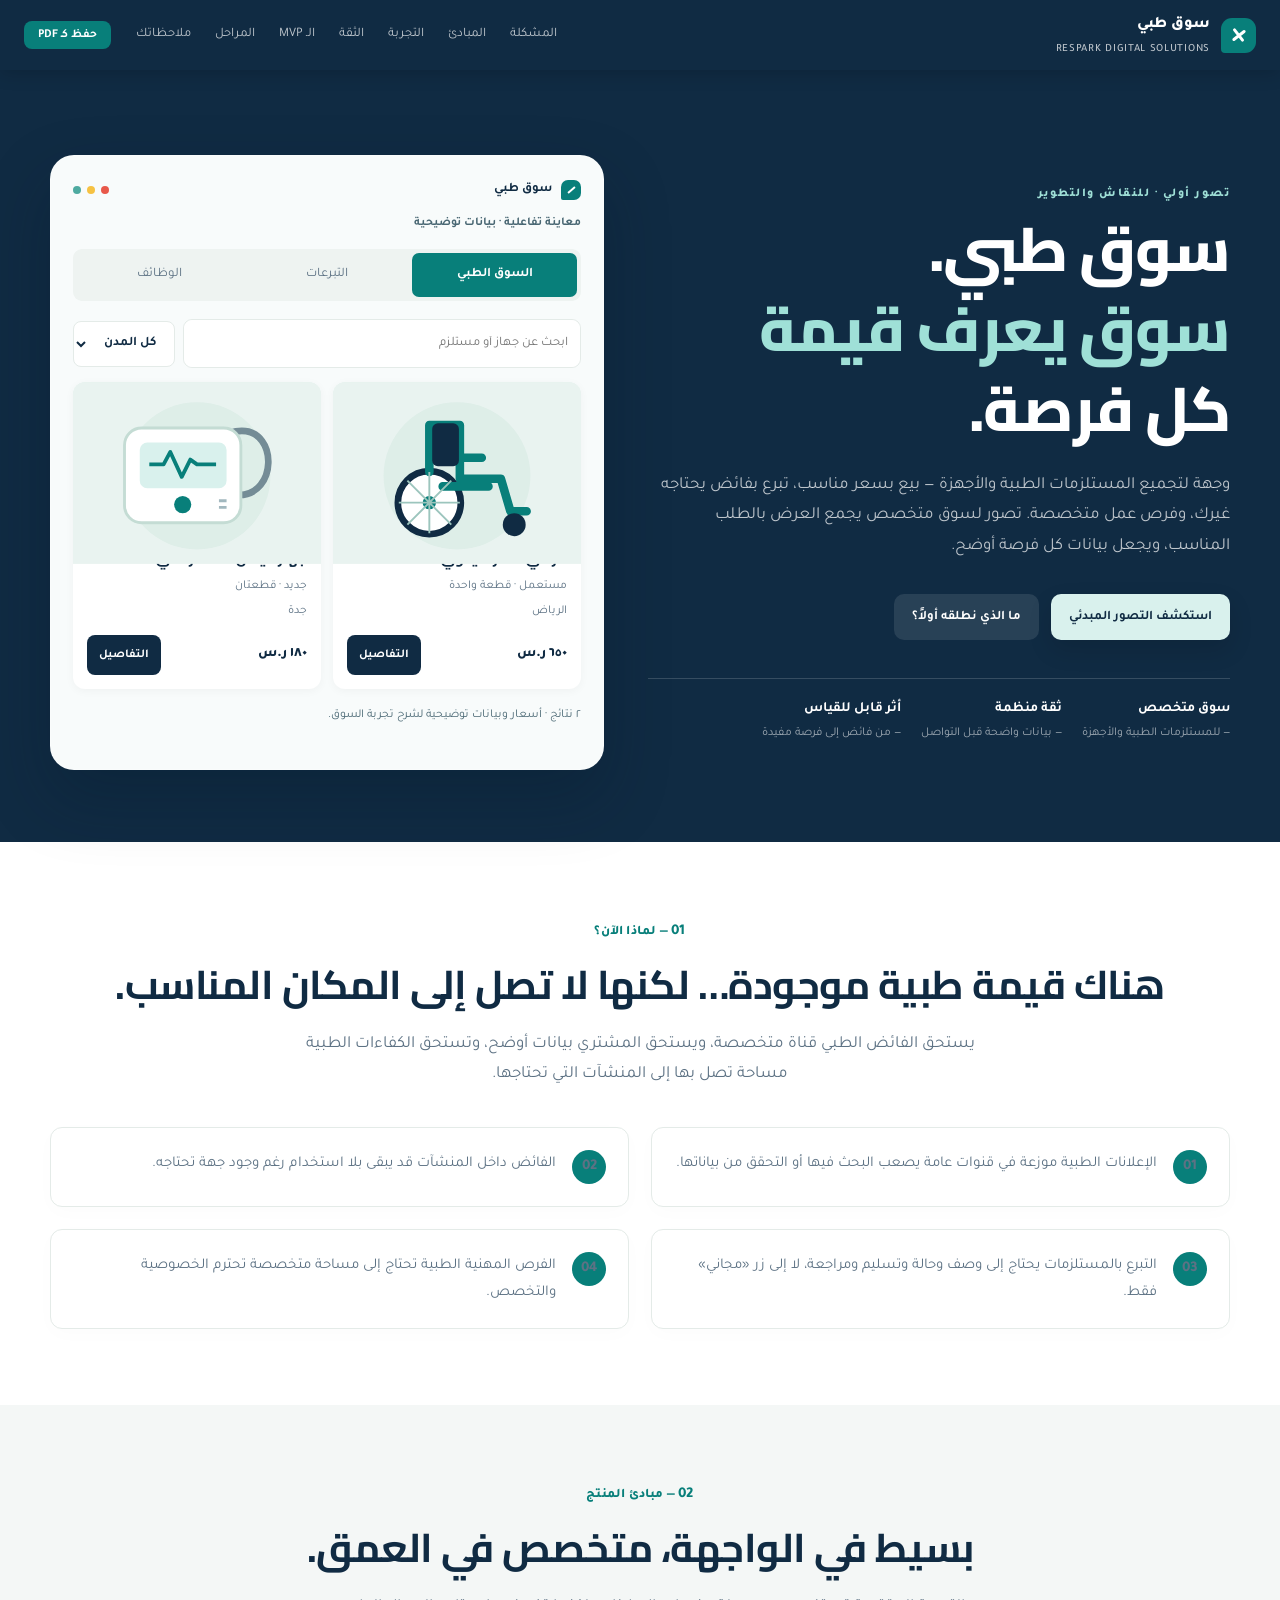
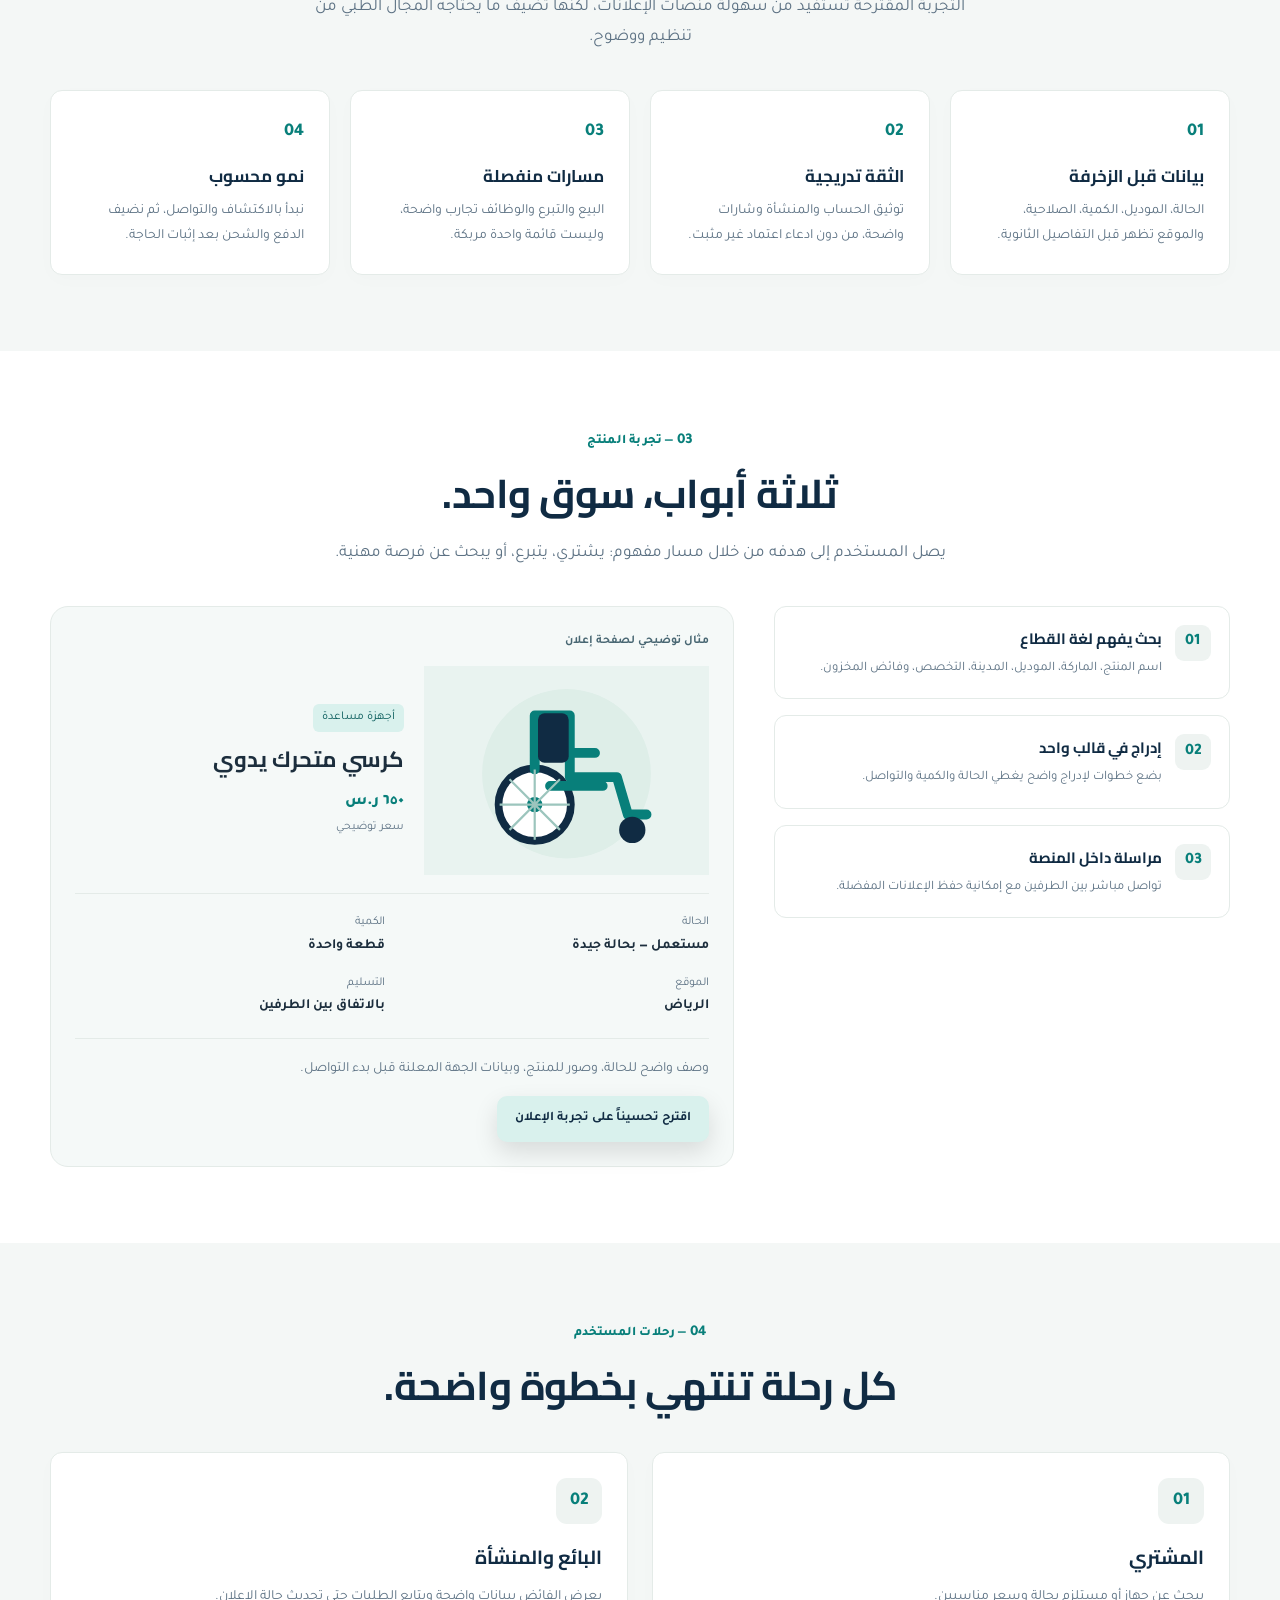
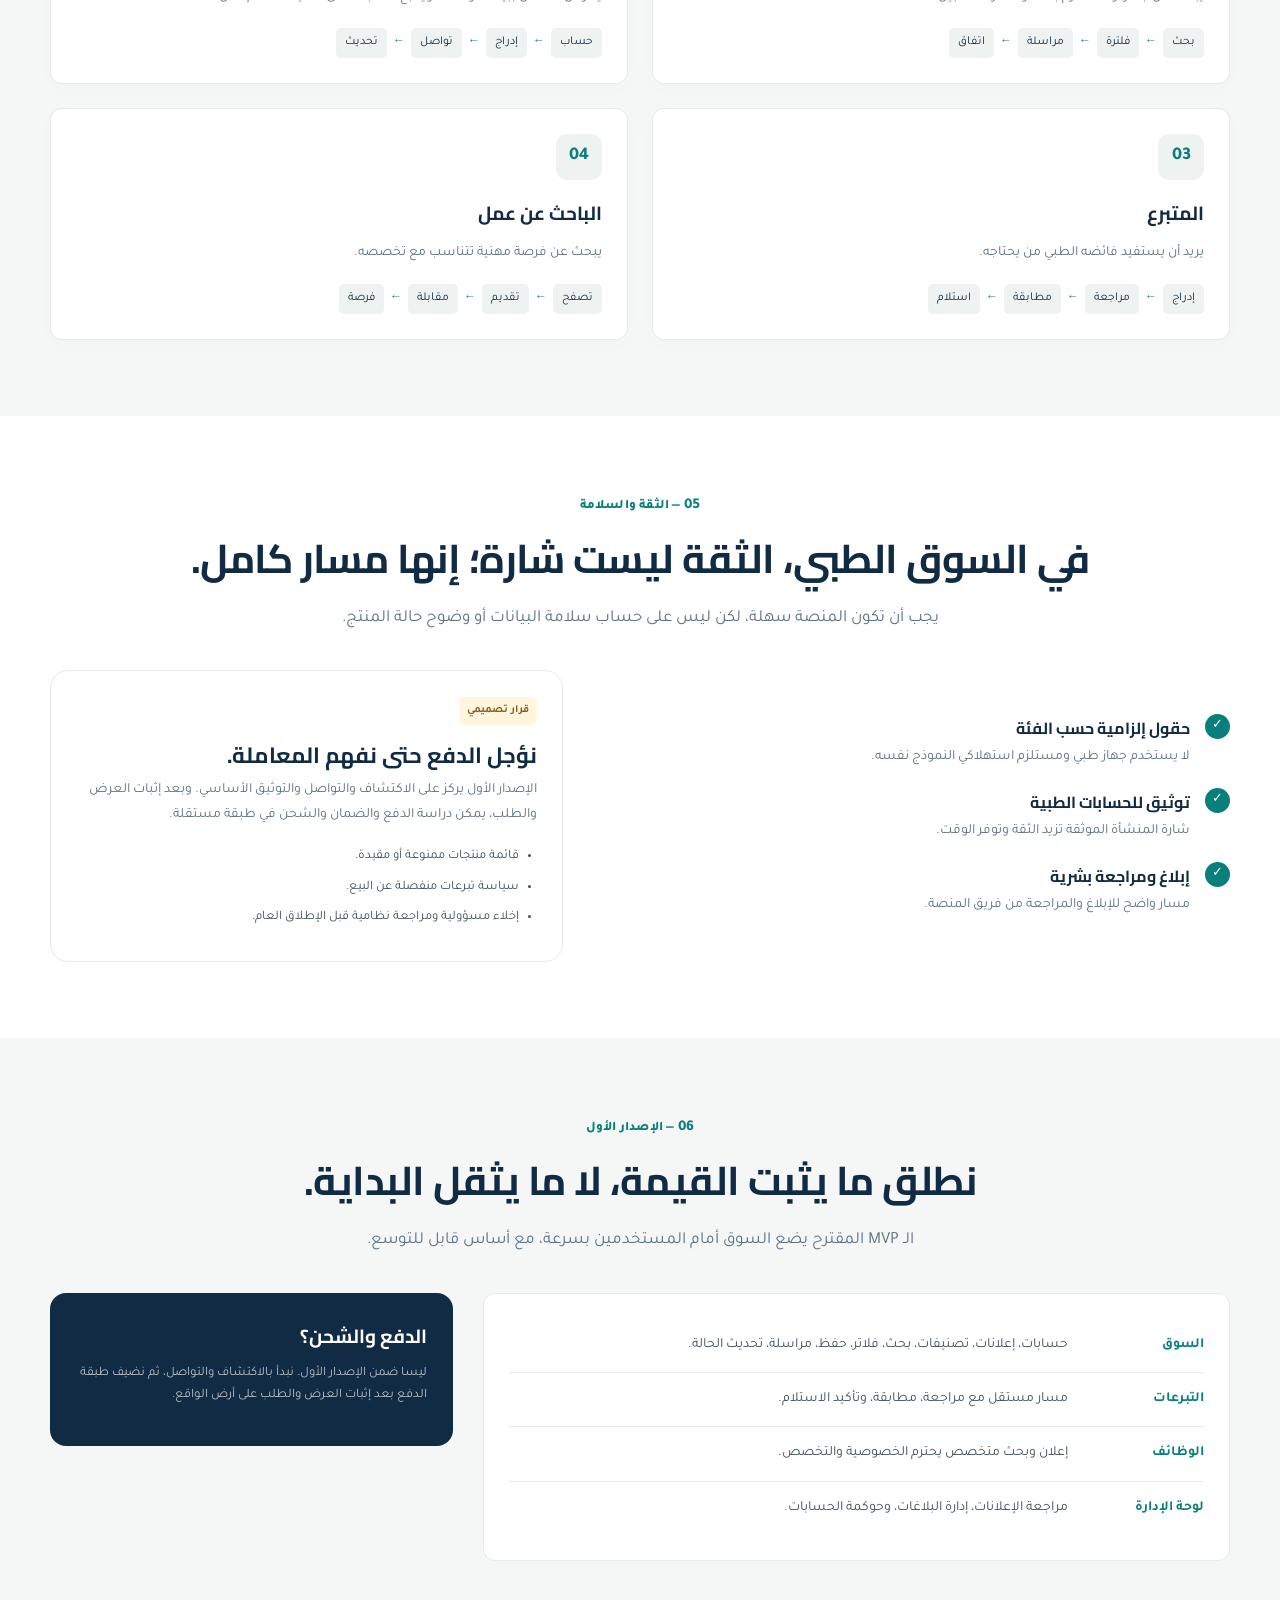
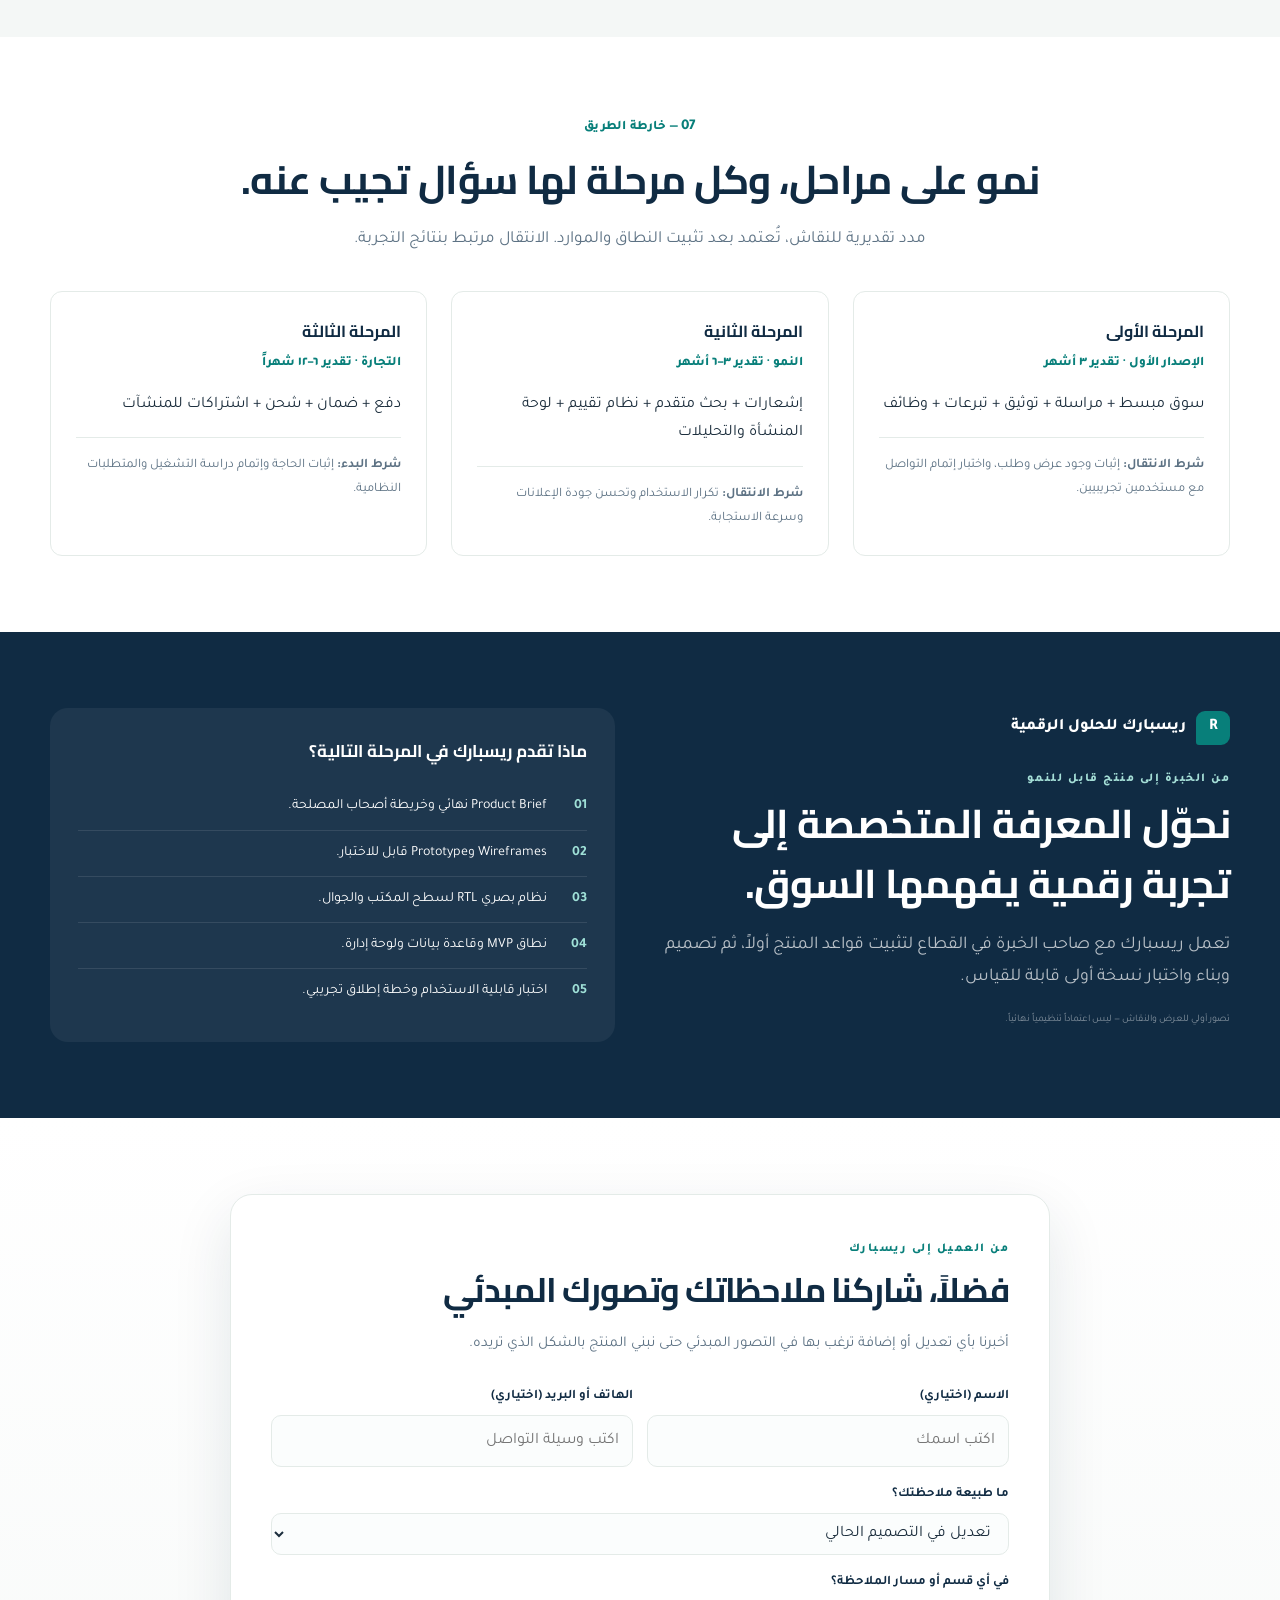
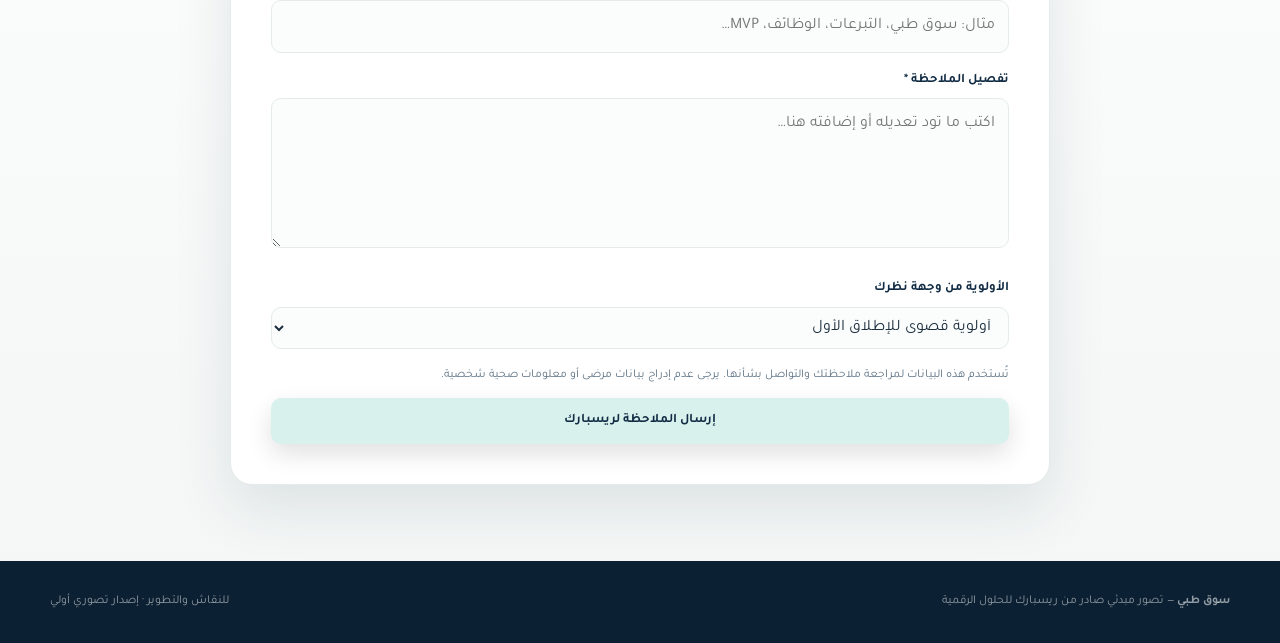
==== commit d0f5fe7f: "Fix interactive concept, mobile navigation and reliable feedback delivery" ====
--- a/index.html
+++ b/index.html
@@ -281,8 +281,10 @@
       .hero { padding-top: 60px; min-height: auto; }
     }
   </style>
+  <link rel="stylesheet" href="/assets/refinements.css">
 </head>
 <body>
+  <a class="skip-link" href="#main">تجاوز إلى المحتوى</a>
 
   <header class="topbar">
     <div class="topbar-inner container" style="display:flex;align-items:center;width:100%;">
@@ -290,7 +292,8 @@
         <div class="brand-mark"></div>
         <span>سوق طبي<small>RESPARK DIGITAL SOLUTIONS</small></span>
       </div>
-      <nav class="nav">
+      <button type="button" class="menu-toggle" aria-expanded="false" aria-controls="site-nav">القائمة <span aria-hidden="true">☰</span></button>
+      <nav class="nav" id="site-nav" aria-label="أقسام التصور">
         <a href="#problem">المشكلة</a>
         <a href="#principles">المبادئ</a>
         <a href="#experience">التجربة</a>
@@ -303,19 +306,19 @@
     </div>
   </header>
 
-  <main>
+  <main id="main">
     <section class="hero">
       <div class="container hero-grid">
         <div class="hero-copy">
-          <span class="eyebrow">تصور منتج رقمي متخصص</span>
+          <span class="eyebrow">تصور أولي · للنقاش والتطوير</span>
           <h1>سوق طبي.<br><span style="color:#9fe0d7">سوق يعرف قيمة</span><br>كل فرصة.</h1>
-          <p>وجهة لتجميع المستلزمات الطبية والأجهزة — بيع بسعر مناسب، تبرع بفائض يحتاجه غيرك، وفرص عمل متخصصة. كل ذلك في سوق واحد موثوق يجمع العرض بالطلب المناسب.</p>
+          <p>وجهة لتجميع المستلزمات الطبية والأجهزة — بيع بسعر مناسب، تبرع بفائض يحتاجه غيرك، وفرص عمل متخصصة. تصور لسوق متخصص يجمع العرض بالطلب المناسب، ويجعل بيانات كل فرصة أوضح.</p>
           <div class="hero-actions">
             <a href="#experience" class="btn btn-primary">استكشف التصور المبدئي</a>
             <a href="#mvp" class="btn btn-ghost">ما الذي نطلقه أولاً؟</a>
           </div>
           <div class="hero-meta">
-            <div><strong>سوق متخصص</span></div>
+            <div><strong>سوق متخصص</strong> — للمستلزمات الطبية والأجهزة</div>
             <div><strong>ثقة منظمة</strong> — بيانات واضحة قبل التواصل</div>
             <div><strong>أثر قابل للقياس</strong> — من فائض إلى فرصة مفيدة</div>
           </div>
@@ -329,40 +332,22 @@
               <div style="width:8px;height:8px;border-radius:50%;background:#4eaaa0;"></div>
             </div>
           </div>
-          <div class="card-segments">
-            <button class="active" data-mode="market" role="tab" aria-selected="true">السوق الطبي</button>
-            <button data-mode="donation" role="tab" aria-selected="false">التبرعات</button>
-            <button data-mode="jobs" role="tab" aria-selected="false">الوظائف</button>
-          </div>
-          <div class="mock-search">
-            <div class="search-input"><span id="mode-search">ابحث عن جهاز أو مستلزم</span><b style="color: var(--teal)">⌕</b></div>
-            <button class="filter">الرياض⌄</button>
-          </div>
-          <div class="preview-grid">
-            <div class="listing-card">
-              <div class="listing-image"></div>
-              <div class="listing-body">
-                <div class="mock-title">سبحة عين النمر</div>
-                <div class="mock-meta"><span>جديدة</span><span>1 حبة</span><span>الرياض</span></div>
-                <div class="listing-foot">
-                  <span class="mock-price">٨٥٠ ر.س</span>
-                  <span>تواصل</span>
-                </div>
-              </div>
+          <p class="demo-label">معاينة تفاعلية · بيانات توضيحية</p>
+          <div class="card-segments segmented" role="tablist" aria-label="مسارات السوق">
+            <button type="button" id="tab-market" class="active" data-mode="market" role="tab" aria-controls="preview-panel" aria-selected="true">السوق الطبي</button>
+            <button type="button" id="tab-donation" data-mode="donation" role="tab" aria-controls="preview-panel" aria-selected="false" tabindex="-1">التبرعات</button>
+            <button type="button" id="tab-jobs" data-mode="jobs" role="tab" aria-controls="preview-panel" aria-selected="false" tabindex="-1">الوظائف</button>
+          </div>
+          <div id="preview-panel" role="tabpanel" aria-labelledby="tab-market">
+            <div class="mock-search">
+              <label class="search-input"><span class="sr-only">البحث في المعاينة</span><input id="preview-search" type="search" placeholder="ابحث عن جهاز أو مستلزم" maxlength="100"></label>
+              <label><span class="sr-only">مدينة المعاينة</span><select id="preview-city" class="filter"><option value="">كل المدن</option><option>الرياض</option><option>جدة</option><option>الدمام</option></select></label>
             </div>
-            <div class="listing-card">
-              <div class="listing-image" style="background: linear-gradient(135deg, #fff6dd 0%, #f6c243 100%);"></div>
-              <div class="listing-body">
-                <div class="mock-title">تبرع — مستلزمات طبية</div>
-                <div class="mock-meta"><span>متبرع</span><span>صالحة</span><span>جدة</span></div>
-                <div class="listing-foot">
-                  <span class="mock-price">مجاني</span>
-                  <span>التفاصيل</span>
-                </div>
-              </div>
-            </div>
-          </div>
-          <p id="mode-note" style="font-size: 11px; color: var(--muted); margin-top: 16px; margin-bottom: 0;">كل إعلان يعرض الحالة والكمية والموقع قبل التفاصيل الثانوية.</p>
+            <div id="preview-results" class="preview-grid"></div>
+            <p id="preview-empty" hidden>لا توجد نتائج بهذه المعايير. جرّب كلمة أخرى أو كل المدن.</p>
+            <p id="mode-note" class="demo-note" aria-live="polite"></p>
+          </div>
+          <noscript><p>فعّل JavaScript لتجربة البحث والتنقل بين أمثلة السوق والتبرعات والوظائف.</p></noscript>
         </div>
       </div>
     </section>
@@ -396,39 +381,16 @@
         <div class="section-head"><div class="kicker"><span class="num-part">03</span> — تجربة المنتج</div><h2>ثلاثة أبواب، سوق واحد.</h2><p class="lead">يصل المستخدم إلى هدفه من خلال مسار مفهوم: يشتري، يتبرع، أو يبحث عن فرصة مهنية.</p></div>
         <div class="product-layout">
           <div class="product-notes">
-            <div class="note-row"><div class="note-icon">⌕</div><div><h3>بحث يفهم لغة القطاع</h3><p>اسم المنتج، الماركة، الموديل، المدينة، التخصص، وفائض المخزون.</p></div></div>
-            <div class="note-row"><div class="note-icon">⚙️</div><div><h3>إدراج في قالب واحد</h3><p>بضع خطوات لإدراج واضح يغطي الحالة والكمية والتواصل.</p></div></div>
-            <div class="note-row"><div class="note-icon">💬</div><div><h3>مراسلة داخل المنصة</h3><p>تواصل مباشر بين الطرفين مع إمكانية حفظ الإعلانات المفضلة.</p></div></div>
-          </div>
-          <div class="product-frame">
-            <div class="search-line">
-              <div class="search-input"><span>ابحث عن جهاز أو مستلزم…</span><b style="color: var(--teal)">⌕</b></div>
-              <button class="filter">الكل⌄</button>
-            </div>
-            <div class="preview-grid">
-              <div class="listing-card">
-                <div class="listing-image"></div>
-                <div class="listing-body">
-                  <div class="mock-title">حجر عين النمر</div>
-                  <div class="mock-meta"><span>جديدة</span><span>٣ حبات</span></div>
-                  <div class="listing-foot">
-                    <span class="mock-price">٨٥٠ ر.س</span>
-                    <span>تواصل</span>
-                  </div>
-                </div>
-              </div>
-              <div class="listing-card">
-                <div class="listing-image"></div>
-                <div class="listing-body">
-                  <div class="mock-title">مستلزمات طبية</div>
-                  <div class="mock-meta"><span>متبرع</span><span>١٠ حبات</span></div>
-                  <div class="listing-foot">
-                    <span class="mock-price">مجاني</span>
-                    <span>التفاصيل</span>
-                  </div>
-                </div>
-              </div>
-            </div>
+            <div class="note-row"><div class="note-icon" aria-hidden="true">01</div><div><h3>بحث يفهم لغة القطاع</h3><p>اسم المنتج، الماركة، الموديل، المدينة، التخصص، وفائض المخزون.</p></div></div>
+            <div class="note-row"><div class="note-icon" aria-hidden="true">02</div><div><h3>إدراج في قالب واحد</h3><p>بضع خطوات لإدراج واضح يغطي الحالة والكمية والتواصل.</p></div></div>
+            <div class="note-row"><div class="note-icon" aria-hidden="true">03</div><div><h3>مراسلة داخل المنصة</h3><p>تواصل مباشر بين الطرفين مع إمكانية حفظ الإعلانات المفضلة.</p></div></div>
+          </div>
+          <div class="product-frame listing-example">
+            <span class="demo-label">مثال توضيحي لصفحة إعلان</span>
+            <div class="example-top"><img src="/assets/wheelchair.svg" width="260" height="190" alt="رسم توضيحي لكرسي متحرك" loading="lazy"><div><span class="category-tag">أجهزة مساعدة</span><h3>كرسي متحرك يدوي</h3><p class="example-price">٦٥٠ ر.س <small>سعر توضيحي</small></p></div></div>
+            <dl class="listing-specs"><div><dt>الحالة</dt><dd>مستعمل — بحالة جيدة</dd></div><div><dt>الكمية</dt><dd>قطعة واحدة</dd></div><div><dt>الموقع</dt><dd>الرياض</dd></div><div><dt>التسليم</dt><dd>بالاتفاق بين الطرفين</dd></div></dl>
+            <p>وصف واضح للحالة، وصور للمنتج، وبيانات الجهة المعلنة قبل بدء التواصل.</p>
+            <a href="#feedback" class="btn btn-primary">اقترح تحسيناً على تجربة الإعلان</a>
           </div>
         </div>
       </div>
@@ -439,22 +401,23 @@
         <div class="section-head"><div class="kicker"><span class="num-part">04</span> — رحلات المستخدم</div><h2>كل رحلة تنتهي بخطوة واضحة.</h2></div>
         <div class="journeys">
           <div class="journey">
-            <div class="icon">🛒</div>
+            <div class="icon" aria-hidden="true">01</div>
             <h3>المشتري</h3>
             <p>يبحث عن جهاز أو مستلزم بحالة وسعر مناسبين.</p>
-            <div class="flow"><span>بحث</span><span class="arrow">→</span><span>فلترة</span><span class="arrow">→</span><span>مراسلة</span><span class="arrow">→</span><span>اتفاق</span></div>
-          </div>
+            <div class="flow"><span>بحث</span><span class="arrow" aria-hidden="true">←</span><span>فلترة</span><span class="arrow" aria-hidden="true">←</span><span>مراسلة</span><span class="arrow" aria-hidden="true">←</span><span>اتفاق</span></div>
+          </div>
+          <div class="journey"><div class="icon" aria-hidden="true">02</div><h3>البائع والمنشأة</h3><p>يعرض الفائض ببيانات واضحة ويتابع الطلبات حتى تحديث حالة الإعلان.</p><div class="flow"><span>حساب</span><span class="arrow" aria-hidden="true">←</span><span>إدراج</span><span class="arrow" aria-hidden="true">←</span><span>تواصل</span><span class="arrow" aria-hidden="true">←</span><span>تحديث</span></div></div>
           <div class="journey">
-            <div class="icon">🎁</div>
+            <div class="icon" aria-hidden="true">03</div>
             <h3>المتبرع</h3>
             <p>يريد أن يستفيد فائضه الطبي من يحتاجه.</p>
-            <div class="flow"><span>إدراج</span><span class="arrow">→</span><span>مراجعة</span><span class="arrow">→</span><span>مطابقة</span><span class="arrow">→</span><span>استلام</span></div>
+            <div class="flow"><span>إدراج</span><span class="arrow" aria-hidden="true">←</span><span>مراجعة</span><span class="arrow" aria-hidden="true">←</span><span>مطابقة</span><span class="arrow" aria-hidden="true">←</span><span>استلام</span></div>
           </div>
           <div class="journey">
-            <div class="icon">👤</div>
+            <div class="icon" aria-hidden="true">04</div>
             <h3>الباحث عن عمل</h3>
             <p>يبحث عن فرصة مهنية تتناسب مع تخصصه.</p>
-            <div class="flow"><span>تصفح</span><span class="arrow">→</span><span>تقديم</span><span class="arrow">→</span><span>مقابلة</span><span class="arrow">→</span><span>فرصة</span></div>
+            <div class="flow"><span>تصفح</span><span class="arrow" aria-hidden="true">←</span><span>تقديم</span><span class="arrow" aria-hidden="true">←</span><span>مقابلة</span><span class="arrow" aria-hidden="true">←</span><span>فرصة</span></div>
           </div>
         </div>
       </div>
@@ -491,22 +454,22 @@
 
     <section class="section" id="roadmap">
       <div class="container">
-        <div class="section-head"><div class="kicker"><span class="num-part">07</span> — خارطة الطريق</div><h2>نمو على مراحل، وكل مرحلة لها سؤال تجيب عنه.</h2></div>
+        <div class="section-head"><div class="kicker"><span class="num-part">07</span> — خارطة الطريق</div><h2>نمو على مراحل، وكل مرحلة لها سؤال تجيب عنه.</h2><p class="lead">مدد تقديرية للنقاش، تُعتمد بعد تثبيت النطاق والموارد. الانتقال مرتبط بنتائج التجربة.</p></div>
         <div class="roadmap">
           <div class="phase">
             <h3>المرحلة الأولى</h3>
-            <div class="when">MVP — ٣ أشهر</div>
-            <p>سوق مبسط + مراسلة + توثيق + تبرعات + وظائف</p>
+            <div class="when">الإصدار الأول · تقدير ٣ أشهر</div>
+            <p>سوق مبسط + مراسلة + توثيق + تبرعات + وظائف</p><p class="phase-gate"><b>شرط الانتقال:</b> إثبات وجود عرض وطلب، واختبار إتمام التواصل مع مستخدمين تجريبيين.</p>
           </div>
           <div class="phase">
             <h3>المرحلة الثانية</h3>
-            <div class="when">GROWTH — ٣–٦ أشهر</div>
-            <p>إشعارات + بحث متقدم + نظام تقييم + لوحة تحكم</p>
+            <div class="when">النمو · تقدير ٣–٦ أشهر</div>
+            <p>إشعارات + بحث متقدم + نظام تقييم + لوحة المنشأة والتحليلات</p><p class="phase-gate"><b>شرط الانتقال:</b> تكرار الاستخدام وتحسن جودة الإعلانات وسرعة الاستجابة.</p>
           </div>
           <div class="phase">
             <h3>المرحلة الثالثة</h3>
-            <div class="when">COMMERCE — ٦–١٢ شهر</div>
-            <p>دفع + ضمان + شحن + اشتراكات للمنشآت</p>
+            <div class="when">التجارة · تقدير ٦–١٢ شهراً</div>
+            <p>دفع + ضمان + شحن + اشتراكات للمنشآت</p><p class="phase-gate"><b>شرط البدء:</b> إثبات الحاجة وإتمام دراسة التشغيل والمتطلبات النظامية.</p>
           </div>
         </div>
       </div>
@@ -526,9 +489,10 @@
           <h2>فضلاً، شاركنا ملاحظاتك وتصورك المبدئي</h2>
           <p class="sub">أخبرنا بأي تعديل أو إضافة ترغب بها في التصور المبدئي حتى نبني المنتج بالشكل الذي تريده.</p>
           <form id="feedback-form">
+            <div class="honeypot" aria-hidden="true"><label>الموقع الإلكتروني<input name="website" id="fb-website" type="text" tabindex="-1" autocomplete="off" maxlength="200"></label></div>
             <div class="field-row">
-              <div class="field"><label for="fb-name">الاسم (اختياري)</label><input type="text" id="fb-name" name="الاسم" placeholder="اكتب اسمك"></div>
-              <div class="field"><label for="fb-contact">الهاتف أو البريد (اختياري)</label><input type="text" id="fb-contact" name="التواصل" placeholder="اكتب وسيلة التواصل"></div>
+              <div class="field"><label for="fb-name">الاسم (اختياري)</label><input type="text" maxlength="120" autocomplete="name" id="fb-name" name="الاسم" placeholder="اكتب اسمك"></div>
+              <div class="field"><label for="fb-contact">الهاتف أو البريد (اختياري)</label><input type="text" maxlength="200" id="fb-contact" name="التواصل" placeholder="اكتب وسيلة التواصل"></div>
             </div>
             <div class="field"><label for="fb-type">ما طبيعة ملاحظتك؟</label>
               <select id="fb-type" name="نوع الملاحظة">
@@ -539,8 +503,8 @@
                 <option>ملاحظة عامة</option>
               </select>
             </div>
-            <div class="field"><label for="fb-section">في أي قسم أو مسار الملاحظة؟</label><input type="text" id="fb-section" name="القسم" placeholder="مثال: سوق طبي، التبرعات، الوظائف، MVP…"></div>
-            <div class="field"><label for="fb-detail">تفصيل الملاحظة *</label><textarea id="fb-detail" name="تفصيل الملاحظة" placeholder="اكتب ما تود تعديله أو إضافته هنا…" required></textarea></div>
+            <div class="field"><label for="fb-section">في أي قسم أو مسار الملاحظة؟</label><input type="text" maxlength="160" id="fb-section" name="القسم" placeholder="مثال: سوق طبي، التبرعات، الوظائف، MVP…"></div>
+            <div class="field"><label for="fb-detail">تفصيل الملاحظة *</label><textarea maxlength="5000" id="fb-detail" name="تفصيل الملاحظة" placeholder="اكتب ما تود تعديله أو إضافته هنا…" required></textarea></div>
             <div class="field"><label for="fb-priority">الأولوية من وجهة نظرك</label>
               <select id="fb-priority" name="الأولوية">
                 <option>أولوية قصوى للإطلاق الأول</option>
@@ -548,8 +512,9 @@
                 <option>تحسين مستقبلي</option>
               </select>
             </div>
+            <p class="privacy-note">تُستخدم هذه البيانات لمراجعة ملاحظتك والتواصل بشأنها. يرجى عدم إدراج بيانات مرضى أو معلومات صحية شخصية.</p>
             <button type="submit" class="btn btn-primary" id="fb-submit">إرسال الملاحظة لريسبارك</button>
-            <div id="fb-status" style="margin-top:14px;font-size:13px;display:none;"></div>
+            <div role="status" aria-live="polite" id="fb-status" style="margin-top:14px;font-size:13px;display:none;"></div>
           </form>
         </div>
       </div>
@@ -558,106 +523,10 @@
 
   <footer class="footer"><div class="container footer-inner"><div><strong>سوق طبي</strong> — تصور مبدئي صادر من ريسبارك للحلول الرقمية</div><div>للنقاش والتطوير · إصدار تصوري أولي</div></div></footer>
 
-  <div id="ty-overlay">
-    <div class="ty-card">
-      <div class="ty-mark"></div>
-      <h3>شكراً لملاحظتك</h3>
-      <p>استلمنا ملاحظتك، وستُراجع من قبل فريق ريسبارك. ستعود للصفحة الرئيسية تلقائياً.</p>
-      <div class="ty-countdown">٣</div>
-    </div>
-  </div>
-
-<script>
-  // ===== Feedback form handler =====
-  (function () {
-    var form = document.getElementById('feedback-form');
-    if (!form) return;
-    var submitBtn = document.getElementById('fb-submit');
-    var statusDiv = document.getElementById('fb-status');
-
-    function showStatus(msg, ok) {
-      statusDiv.style.display = 'block';
-      statusDiv.style.color = ok ? '#0e7c6b' : '#c0392b';
-      statusDiv.textContent = msg;
-    }
-
-    form.addEventListener('submit', function (e) {
-      e.preventDefault();
-      var detail = document.getElementById('fb-detail').value.trim();
-      if (!detail) {
-        showStatus('من فضلك اكتب تفصيل الملاحظة قبل الإرسال.', false);
-        return;
-      }
-      submitBtn.textContent = 'جارٍ الإرسال…';
-      submitBtn.disabled = true;
-      submitBtn.style.opacity = '.7';
-      statusDiv.style.display = 'none';
-
-      // Collect form data as JSON
-      var data = {
-        name: document.getElementById('fb-name').value,
-        contact: document.getElementById('fb-contact').value,
-        type: document.getElementById('fb-type').value,
-        section: document.getElementById('fb-section').value,
-        detail: document.getElementById('fb-detail').value,
-        priority: document.getElementById('fb-priority').value
-      };
-
-      // Submit via fetch to Vercel API (which writes to Supabase + triggers Telegram)
-      fetch('/api/feedback', {
-        method: 'POST',
-        headers: { 'Content-Type': 'application/json' },
-        body: JSON.stringify(data)
-      }).then(function(res) {
-        if (res.ok) {
-          showThankYouOverlay();
-        } else {
-          showStatus('حدث خطأ، حاول مرة أخرى.', false);
-          submitBtn.textContent = 'إرسال الملاحظة لريسبارك';
-          submitBtn.disabled = false;
-          submitBtn.style.opacity = '1';
-        }
-      }).catch(function() {
-        showStatus('حدث خطأ، حاول مرة أخرى.', false);
-        submitBtn.textContent = 'إرسال الملاحظة لريسبارك';
-        submitBtn.disabled = false;
-        submitBtn.style.opacity = '1';
-      });
-    });
-
-    function showThankYouOverlay() {
-      var overlay = document.getElementById('ty-overlay');
-      if (!overlay) return;
-      overlay.classList.add('show');
-      var counter = document.querySelector('.ty-countdown');
-      var seconds = 3;
-      if (counter) counter.textContent = seconds;
-      var timer = setInterval(function () {
-        seconds--;
-        if (counter && seconds > 0) counter.textContent = seconds;
-        if (seconds <= 0) {
-          clearInterval(timer);
-          var cleanUrl = window.location.origin + window.location.pathname;
-          window.location.href = cleanUrl;
-        }
-      }, 1000);
-    }
-  })();
-
-  // ===== Segmented preview toggle =====
-  const modes = {
-    market: { search: 'ابحث عن جهاز أو مستلزم', note: 'كل إعلان يعرض الحالة والكمية والموقع قبل التفاصيل الثانوية.' },
-    donation: { search: 'ابحث عن تبرع أو جهة محتاجة', note: 'التبرع مسار مستقل: عرض واضح، مراجعة، مطابقة، ثم تأكيد استلام.' },
-    jobs: { search: 'ابحث عن تخصص أو فرصة عمل', note: 'الوظائف الطبية تعرض التخصص والمدينة ونوع الدوام مع احترام الخصوصية.' }
-  };
-  document.querySelectorAll('.segmented button').forEach(btn => btn.addEventListener('click', () => {
-    document.querySelectorAll('.segmented button').forEach(b => { b.classList.remove('active'); b.setAttribute('aria-selected', 'false'); });
-    btn.classList.add('active'); btn.setAttribute('aria-selected', 'true');
-    const mode = modes[btn.dataset.mode];
-    document.getElementById('mode-search').textContent = mode.search;
-    document.getElementById('mode-note').textContent = mode.note;
-  }));
-</script>
-
+  <dialog id="ty-overlay" class="feedback-dialog" aria-labelledby="thanks-title">
+    <div class="ty-card"><div class="ty-mark" aria-hidden="true"></div><h3 id="thanks-title">شكراً لملاحظتك</h3><p>تم قبول ملاحظتك من خدمة الإرسال لمراجعتها من فريق ريسبارك.</p><form method="dialog"><button class="btn btn-primary" autofocus>العودة إلى التصور</button></form></div>
+  </dialog>
+  <dialog id="demo-dialog" class="feedback-dialog" aria-labelledby="demo-title"><div class="ty-card"><span class="demo-label">معاينة توضيحية</span><h3 id="demo-title"></h3><p id="demo-detail"></p><p>هذه بيانات تجريبية لشرح التجربة، ولا يتم إرسال طلب أو بدء تواصل فعلي.</p><form method="dialog"><button class="btn btn-primary" autofocus>إغلاق المعاينة</button></form></div></dialog>
+  <script src="/assets/app.js" defer></script>
 </body>
 </html>
--- a/assets/refinements.css
+++ b/assets/refinements.css
@@ -0,0 +1,143 @@
+/* Shared refinements for the concept review; no framework or build dependency. */
+[hidden] { display:none !important; }
+:focus-visible { outline:3px solid #087f7a; outline-offset:4px; }
+section { scroll-margin-top:95px; }
+.sr-only, .honeypot { position:absolute;width:1px;height:1px;padding:0;margin:-1px;overflow:hidden;clip-path:inset(50%);white-space:nowrap;border:0; }
+.skip-link { position:fixed;top:-100px;right:16px;padding:12px 20px;background:#fff;color:#102b43;z-index:10001; }
+.skip-link:focus { top:10px; }
+.topbar { z-index:100; }
+.brand small { display:block;letter-spacing:.7px; }
+.menu-toggle { display:none; }
+.hero { padding:85px 0 72px;min-height:0; }
+.hero-grid { grid-template-columns:1.05fr 1fr;gap:44px; }
+.hero h1 { font-size:clamp(36px,4.8vw,62px);line-height:1.3;letter-spacing:-1px; }
+.hero-copy>p { font-size:17px; }
+.hero-card { transform:none;padding:22px;border:1px solid #ffffff40;box-shadow:0 28px 65px #03172842;min-width:0; }
+.card-header { padding-bottom:12px; }
+.demo-label { display:block;font-size:12px;color:#496773;margin:0 0 14px;font-weight:700; }
+.segmented { gap:3px; }
+.segmented button { min-height:44px;font-size:13px;transition:background .2s; }
+.segmented button:focus-visible { outline-offset:0; }
+.mock-search { padding:0;background:transparent;gap:8px; }
+.search-input { min-width:0;padding:0; }
+.search-input input { width:100%;min-width:0;border:0;border-radius:9px;background:#fff;font:inherit;color:var(--ink);padding:12px;min-height:46px; }
+.filter { min-height:46px;max-width:120px;border:1px solid var(--line);font-size:13px; }
+.listing-image { height:150px;background:#e9f3f0;display:grid;place-items:center; }
+.listing-image::before,.listing-image::after { content:none; }
+.listing-image img { width:100%;height:100%;object-fit:contain; }
+.listing-body { padding:14px; }
+.mock-title { font-size:15px;line-height:1.6;margin:0 0 6px; }
+.mock-meta { display:block;font-size:12px;margin:0 0 3px; }
+.listing-location { font-size:12px;color:var(--muted);margin:0 0 12px; }
+.listing-foot { justify-content:space-between;flex-wrap:wrap;gap:8px; }
+.mock-price { font-size:14px; }
+.demo-details { min-height:40px;border:0;border-radius:8px;background:var(--navy);color:#fff;font:700 12px 'Tajawal',sans-serif;padding:8px 12px;cursor:pointer; }
+.demo-note { font-size:12px;color:#496773;margin:16px 0 0;min-height:42px; }
+#preview-empty { padding:24px 12px;text-align:center;border:1px dashed #a6c6bd;border-radius:12px; }
+.section { padding:76px 0;background:#fff; }
+.section.alt { background:var(--surface); }
+.section-head { margin-bottom:36px; }
+.section-head .lead { margin-inline:auto;font-size:17px; }
+h2 { font-size:clamp(27px,3.5vw,40px);line-height:1.5;letter-spacing:-.5px; }
+.principle p,.journey p { margin-bottom:0; }
+.principle,.journey,.problem-item { box-shadow:0 5px 20px #102b4304; }
+.product-layout { grid-template-columns:.8fr 1.2fr; }
+.note-icon { flex-shrink:0; }
+.listing-example { background:#f5f9f8; }
+.example-top { display:flex;align-items:center;gap:20px; }
+.example-top img { width:45%;height:auto; }
+.example-top h3 { margin:8px 0;font-size:22px; }
+.category-tag { display:inline-block;background:#d9f1ed;color:#075b5a;border-radius:6px;padding:3px 9px;font-size:12px; }
+.example-price { font-weight:800;color:var(--teal);margin-bottom:0; }
+.example-price small { font-weight:400;font-size:12px;color:var(--muted);display:block; }
+.listing-specs { display:grid;grid-template-columns:1fr 1fr;gap:14px;margin:18px 0;padding:18px 0;border-block:1px solid var(--line);font-size:14px; }
+.listing-specs dt { color:var(--muted);font-size:12px; }
+.listing-specs dd { margin:0;font-weight:700; }
+.listing-example>p { font-size:14px;color:var(--muted); }
+.journeys { grid-template-columns:repeat(2,1fr); }
+.journey .icon { font-size:18px;font-weight:800;color:var(--teal); }
+.flow { margin-top:18px;font-size:12px; }
+.flow .arrow { background:transparent;padding-inline:1px; }
+.phase-gate { margin:18px 0 0;padding-top:16px;border-top:1px solid var(--line);font-size:13px;color:var(--muted); }
+.phase .when { font-size:13px;letter-spacing:0; }
+.respark { padding:76px 0; }
+.feedback { padding:76px 0; }
+.feedback .eyebrow { color:#087f7a; }
+.field input,.field select,.field textarea { font-size:16px; }
+.field textarea { min-height:150px; }
+.privacy-note { font-size:12px;color:var(--muted); }
+#fb-status { color:#a12626; }
+button:disabled { opacity:.65;cursor:wait; }
+.feedback-dialog { border:0;padding:0;background:transparent;max-width:min(480px,calc(100vw - 32px));max-height:85dvh;overflow:auto; }
+.feedback-dialog::backdrop { background:#102b4380;backdrop-filter:blur(5px); }
+.feedback-dialog .ty-card { transform:none;max-width:none;width:100%;padding:32px; }
+.feedback-dialog .ty-card p { color:#496773; }
+.footer-inner { gap:16px; }
+@media(max-width:1000px) {
+  .hero-grid { gap:26px; }
+  .topbar { padding:0 16px; }
+  .nav a { padding-inline:7px; }
+}
+@media(max-width:900px) {
+  .hero-grid,.product-layout { grid-template-columns:1fr; }
+  .hero { padding:48px 0; }
+  .hero-copy { max-width:650px; }
+  .hero h1 { font-size:clamp(36px,7vw,58px); }
+  .hero-card { width:100%;max-width:620px; }
+  .menu-toggle { display:inline-flex;align-items:center;gap:8px;margin-inline-start:auto;border:1px solid #ffffff50;border-radius:8px;background:transparent;color:#fff;padding:8px 12px;min-height:44px;font:700 14px 'Tajawal',sans-serif;cursor:pointer; }
+  .nav.is-open { display:flex;position:absolute;top:100%;inset-inline:0;padding:16px;background:var(--navy);border-top:1px solid #ffffff20;box-shadow:0 16px 24px #102b4320;flex-wrap:wrap;gap:8px; }
+  .nav.is-open a { min-height:44px;display:flex;align-items:center;padding:8px 14px;font-size:15px; }
+  .top-action { margin-inline-start:10px;min-height:44px; }
+  .section,.respark,.feedback { padding:54px 0; }
+  .journeys { grid-template-columns:1fr 1fr; }
+}
+@media(max-width:620px) {
+  .topbar { padding:0 12px; }
+  .topbar .brand { gap:7px;font-size:15px; }
+  .topbar .brand small { font-size:8px;letter-spacing:0; }
+  .brand-mark { width:29px;height:29px; }
+  .top-action { font-size:11px;padding:7px 9px; }
+  .menu-toggle { font-size:12px;padding:7px 9px; }
+  .hero h1 { font-size:39px; }
+  .hero-copy>p { font-size:16px; }
+  .hero-meta { gap:16px; }
+  .hero-meta>div { flex:1 1 140px; }
+  .hero-card { padding:16px; }
+  .preview-grid { grid-template-columns:1fr 1fr;gap:10px; }
+  .listing-image { height:115px; }
+  .listing-body { padding:10px; }
+  .mock-title { font-size:13px; }
+  .mock-price { font-size:13px; }
+  .demo-details { width:100%; }
+  .mock-search { align-items:stretch; }
+  .filter { max-width:100px;padding-inline:7px; }
+  .section-head { text-align:right;margin-bottom:26px; }
+  .section-head .lead { font-size:16px; }
+  .journeys { grid-template-columns:1fr; }
+  .example-top { gap:12px; }
+  .example-top h3 { font-size:18px; }
+  .product-frame { padding:18px; }
+  .feedback-card { padding:22px; }
+  .respark-grid { gap:24px; }
+  .deliverables { padding:22px; }
+}
+@media(max-width:359px) {
+  .brand small { display:none!important; }
+  .hero h1 { font-size:34px; }
+  .preview-grid { grid-template-columns:1fr; }
+  .listing-image { height:150px; }
+}
+@media(prefers-reduced-motion:reduce) {
+  html { scroll-behavior:auto; }
+  *,*::before,*::after { transition:none!important;animation:none!important; }
+}
+@media print {
+  .skip-link,.menu-toggle,.feedback,.feedback-dialog,.demo-details { display:none!important; }
+  .hero,.respark { background:#fff!important;color:#102b43; }
+  .hero-copy>p,.hero-meta,.hero-meta strong,.respark-copy h2,.respark-copy .lead,.respark-logo,.deliverables { color:#102b43; }
+  .hero-card { box-shadow:none;border:1px solid #ccc; }
+  .section,.respark { padding:28px 0; }
+  .principle,.journey,.phase,.listing-card { break-inside:avoid; }
+  h2,h3 { break-after:avoid; }
+  body { -webkit-print-color-adjust:exact;print-color-adjust:exact; }
+}
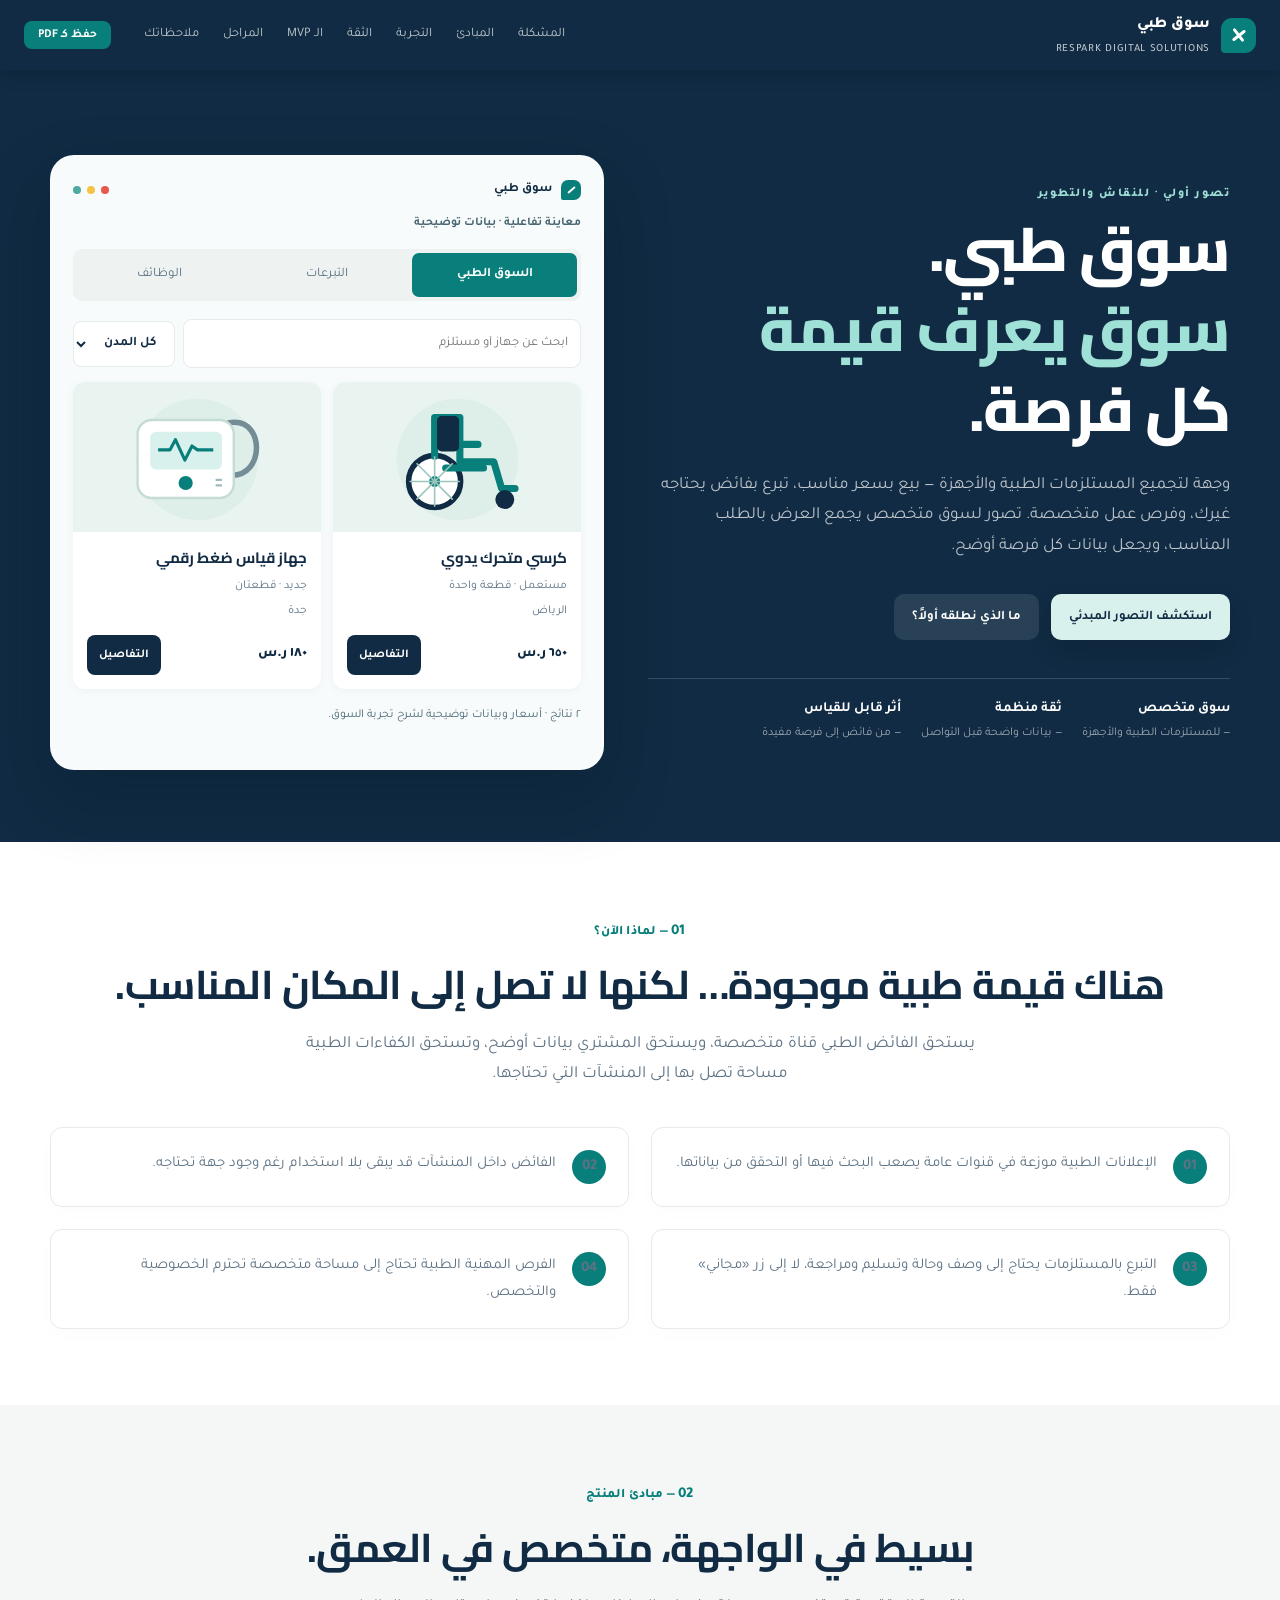
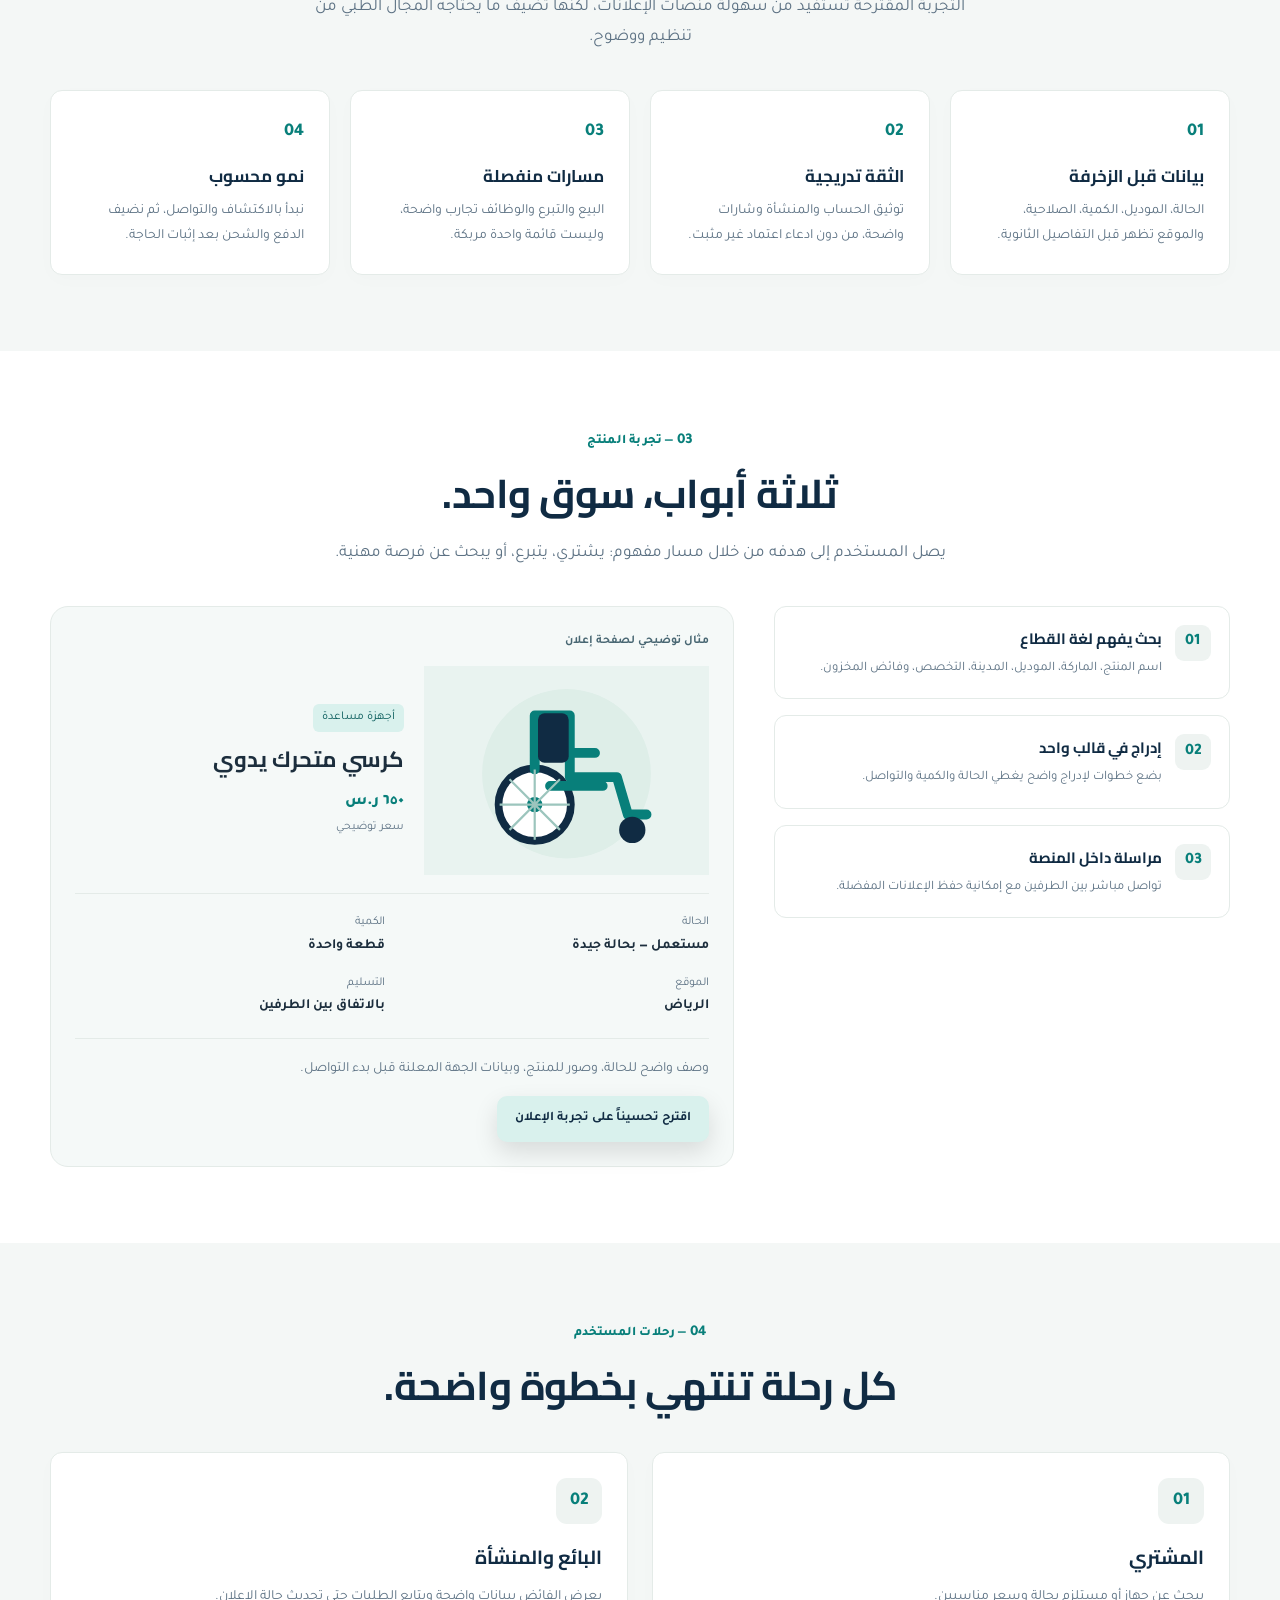
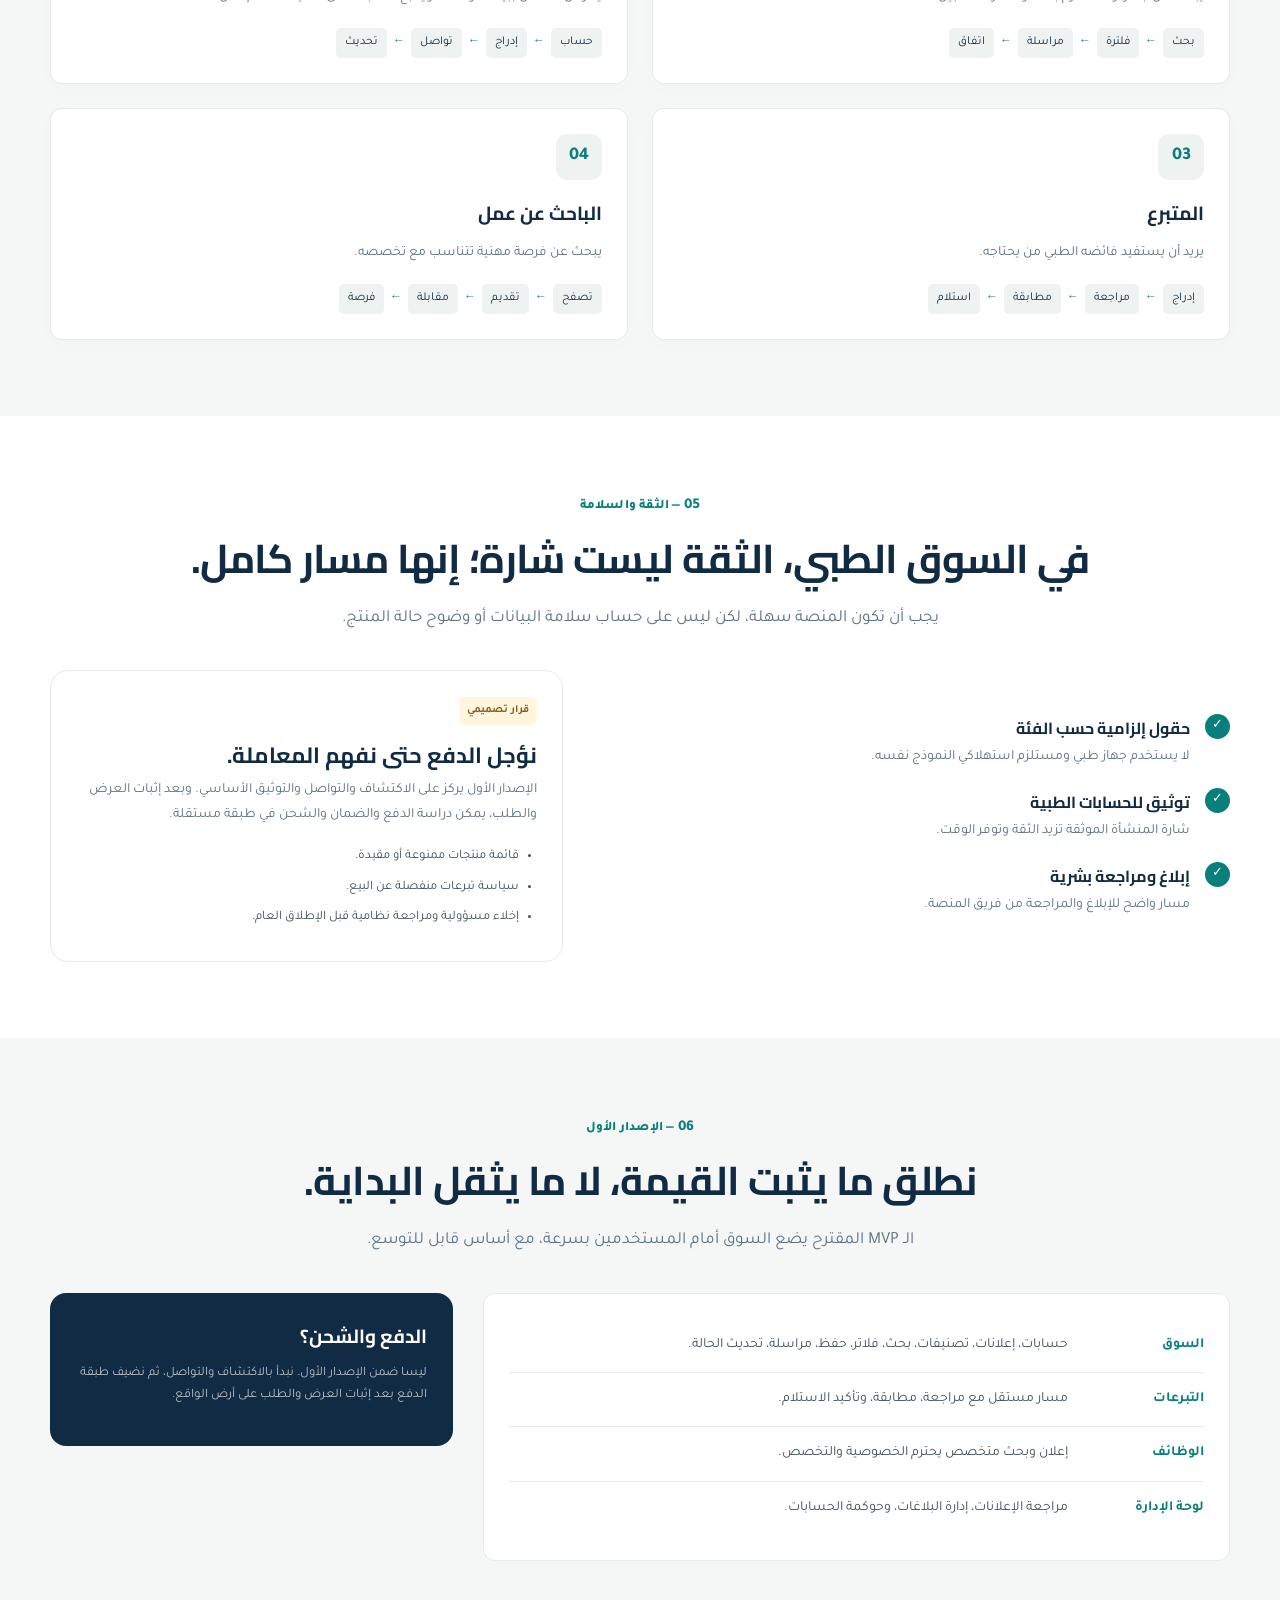
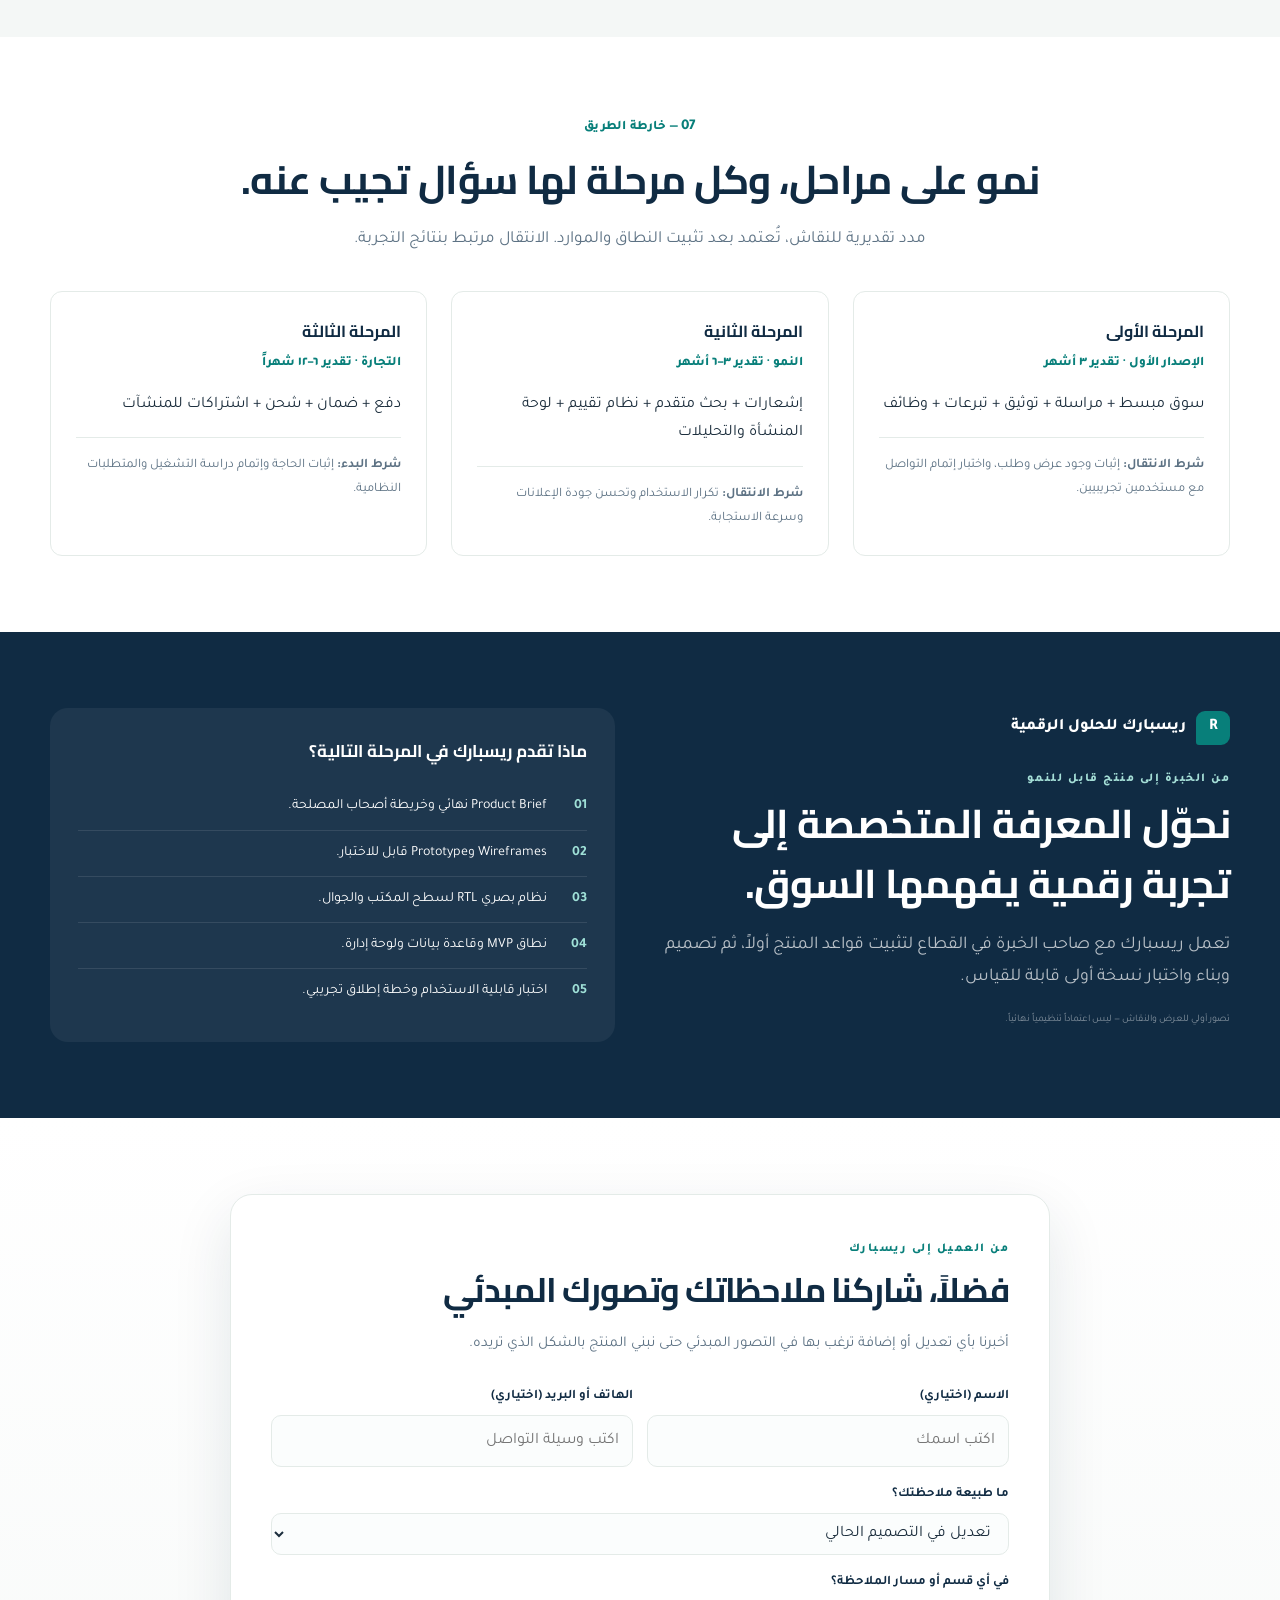
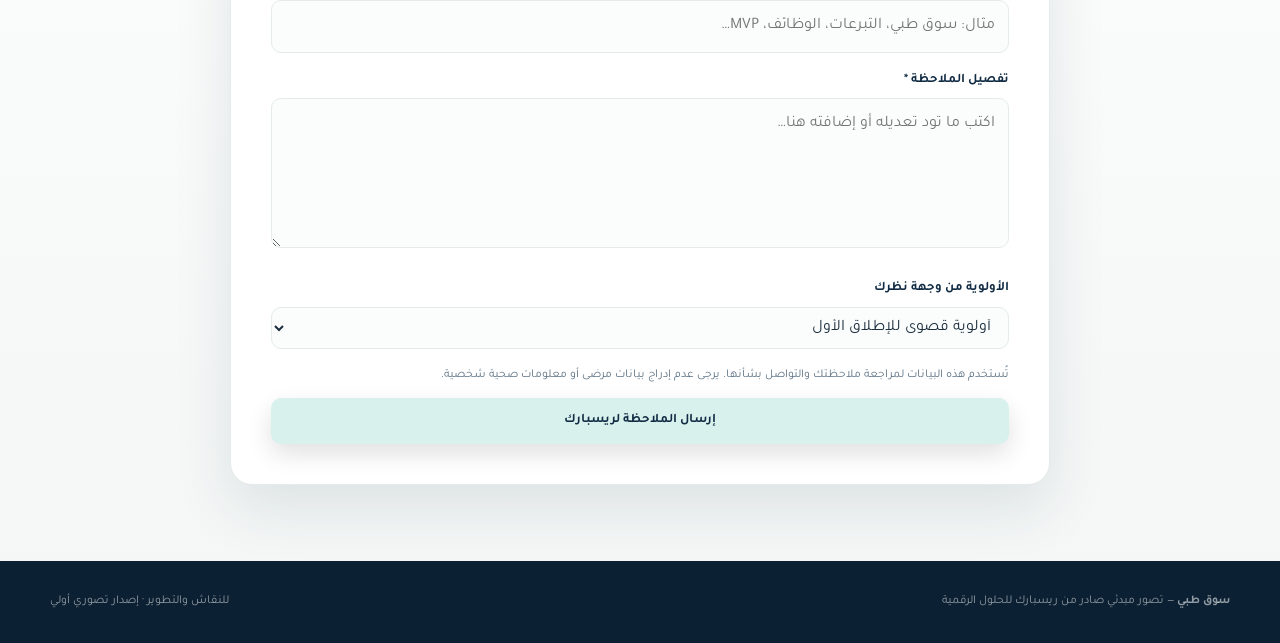
==== commit 48da8293: "Add FormSubmit source context and actionable delivery diagnostics; remove viewport fixture" ====
--- a/index.html
+++ b/index.html
@@ -281,7 +281,7 @@
       .hero { padding-top: 60px; min-height: auto; }
     }
   </style>
-  <link rel="stylesheet" href="/assets/refinements.css">
+  <link rel="stylesheet" href="/assets/refinements.css?v=20260917-2">
 </head>
 <body>
   <a class="skip-link" href="#main">تجاوز إلى المحتوى</a>
@@ -527,6 +527,6 @@
     <div class="ty-card"><div class="ty-mark" aria-hidden="true"></div><h3 id="thanks-title">شكراً لملاحظتك</h3><p>تم قبول ملاحظتك من خدمة الإرسال لمراجعتها من فريق ريسبارك.</p><form method="dialog"><button class="btn btn-primary" autofocus>العودة إلى التصور</button></form></div>
   </dialog>
   <dialog id="demo-dialog" class="feedback-dialog" aria-labelledby="demo-title"><div class="ty-card"><span class="demo-label">معاينة توضيحية</span><h3 id="demo-title"></h3><p id="demo-detail"></p><p>هذه بيانات تجريبية لشرح التجربة، ولا يتم إرسال طلب أو بدء تواصل فعلي.</p><form method="dialog"><button class="btn btn-primary" autofocus>إغلاق المعاينة</button></form></div></dialog>
-  <script src="/assets/app.js" defer></script>
+  <script src="/assets/app.js?v=20260917-2" defer></script>
 </body>
 </html>
--- a/assets/refinements.css
+++ b/assets/refinements.css
@@ -5,7 +5,14 @@
 .sr-only, .honeypot { position:absolute;width:1px;height:1px;padding:0;margin:-1px;overflow:hidden;clip-path:inset(50%);white-space:nowrap;border:0; }
 .skip-link { position:fixed;top:-100px;right:16px;padding:12px 20px;background:#fff;color:#102b43;z-index:10001; }
 .skip-link:focus { top:10px; }
-.topbar { z-index:100; }
+.topbar { z-index:100;max-width:100%; }
+.topbar-inner { min-width:0;gap:8px; }
+.topbar .brand { min-width:0; }
+.top-action,.menu-toggle { flex-shrink:0;white-space:nowrap; }
+.hero-grid>* , .respark-grid>* , .product-layout>* , .mvp-wrap>* , .trust-grid>* , .roadmap>* , .journeys>* , .principles>* { min-width:0; }
+main, section, footer { min-width:0; }
+input,select,textarea { max-width:100%; }
+.hero-copy,.respark-copy,.deliverables,.phase,.feedback-card { overflow-wrap:anywhere; }
 .brand small { display:block;letter-spacing:.7px; }
 .menu-toggle { display:none; }
 .hero { padding:85px 0 72px;min-height:0; }
@@ -22,9 +29,9 @@
 .search-input { min-width:0;padding:0; }
 .search-input input { width:100%;min-width:0;border:0;border-radius:9px;background:#fff;font:inherit;color:var(--ink);padding:12px;min-height:46px; }
 .filter { min-height:46px;max-width:120px;border:1px solid var(--line);font-size:13px; }
-.listing-image { height:150px;background:#e9f3f0;display:grid;place-items:center; }
+.listing-image { height:150px;background:#e9f3f0;display:block;overflow:hidden; }
 .listing-image::before,.listing-image::after { content:none; }
-.listing-image img { width:100%;height:100%;object-fit:contain; }
+.listing-image img { display:block;width:100%;height:100%;object-fit:contain; }
 .listing-body { padding:14px; }
 .mock-title { font-size:15px;line-height:1.6;margin:0 0 6px; }
 .mock-meta { display:block;font-size:12px;margin:0 0 3px; }
@@ -79,13 +86,14 @@
   .nav a { padding-inline:7px; }
 }
 @media(max-width:900px) {
+  .topbar .nav { display:none; }
   .hero-grid,.product-layout { grid-template-columns:1fr; }
   .hero { padding:48px 0; }
   .hero-copy { max-width:650px; }
   .hero h1 { font-size:clamp(36px,7vw,58px); }
   .hero-card { width:100%;max-width:620px; }
   .menu-toggle { display:inline-flex;align-items:center;gap:8px;margin-inline-start:auto;border:1px solid #ffffff50;border-radius:8px;background:transparent;color:#fff;padding:8px 12px;min-height:44px;font:700 14px 'Tajawal',sans-serif;cursor:pointer; }
-  .nav.is-open { display:flex;position:absolute;top:100%;inset-inline:0;padding:16px;background:var(--navy);border-top:1px solid #ffffff20;box-shadow:0 16px 24px #102b4320;flex-wrap:wrap;gap:8px; }
+  .topbar .nav.is-open { display:flex;position:absolute;top:100%;inset-inline:0;padding:16px;background:var(--navy);border-top:1px solid #ffffff20;box-shadow:0 16px 24px #102b4320;flex-wrap:wrap;gap:8px; }
   .nav.is-open a { min-height:44px;display:flex;align-items:center;padding:8px 14px;font-size:15px; }
   .top-action { margin-inline-start:10px;min-height:44px; }
   .section,.respark,.feedback { padding:54px 0; }
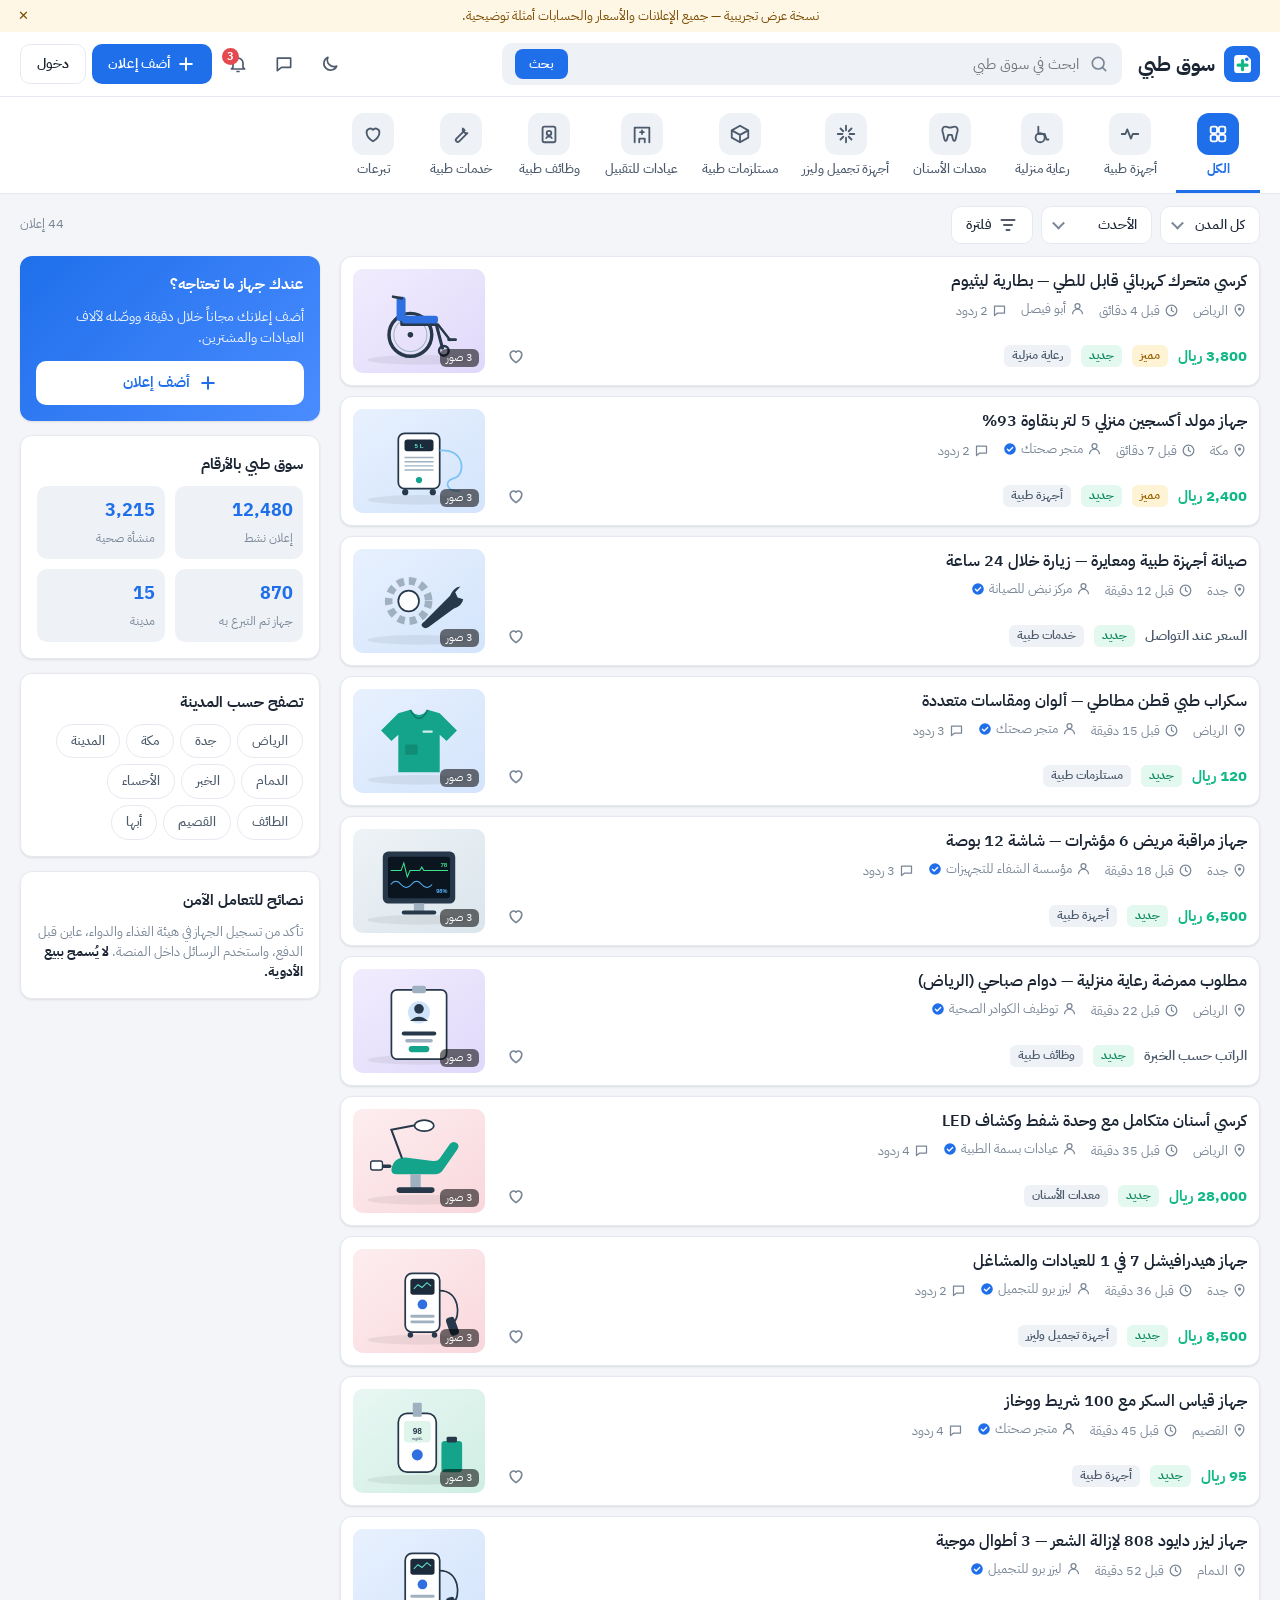
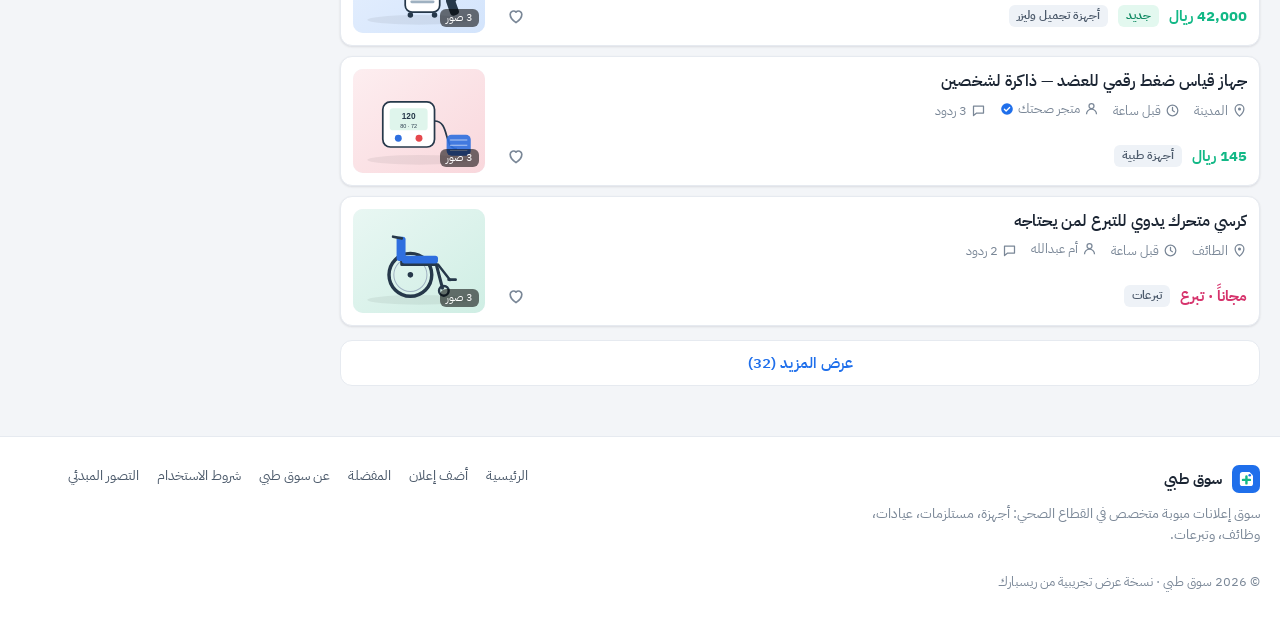
==== commit fb582bb1: "Rebuild as a classifieds-style medical marketplace demo Replace the concept page with a responsive R" ====
--- a/index.html
+++ b/index.html
@@ -2,531 +2,103 @@
 <html lang="ar" dir="rtl">
 <head>
   <meta charset="utf-8">
-  <meta name="viewport" content="width=device-width, initial-scale=1">
-  <meta name="description" content="التصور المبدئي لمنصة سوق طبي — إعداد ريسبارك للحلول الرقمية">
+  <meta name="viewport" content="width=device-width, initial-scale=1, viewport-fit=cover">
+  <meta name="description" content="سوق طبي — أكبر سوق إعلانات مبوبة للأجهزة والمستلزمات الطبية والعيادات والوظائف الصحية في السعودية.">
+  <meta name="theme-color" content="#ffffff">
+  <title>سوق طبي | إعلانات الأجهزة والمستلزمات الطبية</title>
+  <link rel="icon" href="/assets/logo.svg" type="image/svg+xml">
   <link rel="preconnect" href="https://fonts.googleapis.com">
   <link rel="preconnect" href="https://fonts.gstatic.com" crossorigin>
-  <link href="https://fonts.googleapis.com/css2?family=Tajawal:wght@400;500;700;800&family=Cairo:wght@600;700;800&display=swap" rel="stylesheet">
-  <title>سوق طبي | تصور مبدئي من ريسبارك</title>
-  <style>
-    :root {
-      --navy: #102b43;
-      --navy-2: #173b59;
-      --teal: #087f7a;
-      --teal-dark: #075b5a;
-      --surface: #f4f7f6;
-      --surface-2: #eef3f1;
-      --line: #e4ebe8;
-      --ink: #1c2e3d;
-      --muted: #5d7284;
-      --shadow: 0 22px 60px rgba(16, 43, 67, .11);
-      --radius: 18px;
-      --radius-sm: 12px;
-      --max: 1180px;
-      --num-fs: 18px;
-      --num-fs-lg: 22px;
-    }
-    * { box-sizing: border-box; }
-    html { scroll-behavior: smooth; }
-    body {
-      margin: 0;
-      font-family: "Tajawal", "Cairo", "Segoe UI", Tahoma, Arial, sans-serif;
-      color: var(--ink);
-      line-height: 1.8;
-      background: var(--surface);
-      text-align: right;
-    }
-    .container { width: min(var(--max), calc(100% - 40px)); margin: 0 auto; }
-
-    /* Top Bar */
-    .topbar {
-      height: 70px; background: var(--navy); color: #fff;
-      display: flex; align-items: center; padding: 0 24px;
-      position: sticky; top: 0; z-index: 9999;
-      box-shadow: 0 2px 18px rgba(0,0,0,.18);
-    }
-    .topbar .brand { display: flex; align-items: center; gap: 11px; font-weight: 800; font-size: 16px; color: #fff; }
-    .brand-mark { width: 35px; height: 35px; border-radius: 11px 11px 11px 4px; background: var(--teal); display: grid; place-items: center; position: relative; }
-    .brand-mark:before, .brand-mark:after { content: ""; position: absolute; background: #fff; border-radius: 2px; }
-    .brand-mark:before { width: 16px; height: 3px; transform: rotate(-38deg); }
-    .brand-mark:after { width: 3px; height: 16px; transform: rotate(-38deg); }
-    .topbar .brand small { font-size: 11px; opacity: .7; font-weight: 500; }
-    .topbar nav { margin-inline-start: auto; display: flex; gap: 2px; }
-    .nav a {
-      color: rgba(255,255,255,.73); font-size: 13px; padding: 8px 11px;
-      border-radius: 8px; transition: .2s; text-decoration: none;
-    }
-    .nav a:hover { color: #fff; background: rgba(255,255,255,.1); }
-    .top-action {
-      background: var(--teal); color: #fff; border: 0; padding: 7px 14px;
-      border-radius: 8px; font-size: 12px; cursor: pointer;
-      font-family: inherit; font-weight: 700; margin-inline-start: 14px;
-    }
-
-    /* Hero */
-    .hero {
-      min-height: 690px; padding: 150px 0 90px; color: #fff;
-      background: var(--navy); position: relative;
-    }
-    .hero-grid { display: grid; grid-template-columns: 1.1fr .9fr; gap: 50px; align-items: center; }
-    .eyebrow { color: #9fe0d7; font-size: 12px; font-weight: 800; letter-spacing: 1.5px; margin-bottom: 16px; text-transform: uppercase; }
-    .hero h1 { font-size: clamp(38px, 6vw, 68px); font-weight: 800; line-height: 1.12; margin: 0 0 22px; letter-spacing: -2.5px; font-family: "Cairo", "Tajawal", sans-serif; }
-    .hero-copy > p { color: rgba(255,255,255,.72); font-size: 18px; max-width: 580px; margin-bottom: 32px; }
-    .hero-actions { display: flex; flex-wrap: wrap; gap: 12px; align-items: center; }
-    .btn {
-      display: inline-flex; justify-content: center; align-items: center;
-      gap: 8px; min-height: 46px; border: 0; border-radius: 10px;
-      padding: 10px 18px; cursor: pointer; font-weight: 700; font-size: 13px;
-      transition: transform .2s, box-shadow .2s, background .2s;
-      text-decoration: none; font-family: inherit;
-    }
-    .btn:hover { transform: translateY(-2px); }
-    .btn-primary { color: var(--navy); background: #d9f1ed; box-shadow: 0 10px 24px rgba(0,0,0,.12); }
-    .btn-ghost { color: #fff; background: rgba(255,255,255,.1); }
-    .btn-ghost:hover { background: rgba(255,255,255,.18); }
-    .hero-meta {
-      display: flex; flex-wrap: wrap; gap: 20px; margin-top: 38px;
-      padding-top: 18px; border-top: 1px solid rgba(255,255,255,.16);
-      color: rgba(255,255,255,.59); font-size: 12px;
-    }
-    .hero-meta strong { color: #fff; display: block; font-size: 14px; }
-    .hero-card {
-      background: #f8fbfb; color: var(--ink); border-radius: 24px;
-      padding: 22px; box-shadow: 0 30px 80px rgba(0,0,0,.22);
-      transform: rotate(1.4deg);
-    }
-    .card-header { display: flex; align-items: center; gap: 10px; padding: 0 0 18px; }
-    .mock-logo { display: flex; align-items: center; gap: 9px; font-size: 13px; font-weight: 700; color: var(--navy); }
-    .mock-logo i { width: 20px; height: 20px; display: block; background: var(--teal); border-radius: 7px 7px 7px 2px; position: relative; }
-    .mock-logo i:after { content: ""; position: absolute; width: 9px; height: 2px; background: #fff; transform: rotate(-40deg); top: 9px; right: 5px; }
-    .card-segments { display: flex; background: var(--surface-2); border-radius: 9px; padding: 4px; margin-bottom: 18px; }
-    .segmented button { flex: 1; border: 0; border-radius: 7px; padding: 8px 5px; font-size: 11px; color: var(--muted); background: transparent; cursor: pointer; font-family: inherit; }
-    .segmented button.active { background: var(--teal); color: #fff; font-weight: 700; }
-    .mock-search { background: var(--surface-2); border-radius: 9px; padding: 12px; display: flex; align-items: center; gap: 10px; margin-bottom: 14px; }
-    .mock-search b { color: var(--teal); font-size: 13px; }
-    .mock-search span { color: var(--muted); font-size: 12px; flex: 1; }
-    .filter-btn { border: 0; background: #fff; border-radius: 6px; padding: 6px 10px; font-size: 11px; font-weight: 600; color: var(--navy); }
-    .preview-grid { display: grid; grid-template-columns: 1fr 1fr; gap: 12px; }
-    .listing-card { background: #fff; border-radius: 12px; overflow: hidden; box-shadow: 0 2px 10px rgba(0,0,0,.04); }
-    .listing-image { height: 110px; background: linear-gradient(135deg, #d9f1ed 0%, #a3e3da 100%); position: relative; }
-    .listing-image:before { content: ""; position: absolute; width: 70px; height: 25px; border-radius: 20px 20px 5px 5px; background: #4eaaa0; right: 40%; top: 55px; transform: rotate(-19deg); }
-    .listing-image:after { content: ""; position: absolute; width: 9px; height: 55px; border-radius: 8px; background: #4eaaa0; right: 43%; top: 22px; transform: rotate(-19deg); }
-    .listing-body { padding: 11px; }
-    .mock-title { font-weight: 700; color: var(--navy); font-size: 12px; margin-bottom: 4px; }
-    .mock-meta { font-size: 10px; color: var(--muted); display: flex; gap: 6px; margin-bottom: 10px; }
-    .mock-meta span { background: var(--surface-2); padding: 2px 5px; border-radius: 4px; }
-    .listing-foot { display: flex; gap: 6px; align-items: center; }
-    .mock-price { font-weight: 800; font-size: 10px; color: var(--navy); white-space: nowrap; }
-    .listing-foot span:last-child { flex: 1; background: var(--navy); color: #fff; border-radius: 7px; text-align: center; padding: 7px; font-size: 9px; }
-
-    /* Section */
-    .section { padding: 110px 0; }
-    .section.alt { background: var(--surface); }
-    .section-head { text-align: center; margin-bottom: 64px; }
-    .section-head h2 { font-family: "Cairo", "Tajawal", sans-serif; }
-    .kicker { color: var(--teal); font-size: 13px; font-weight: 800; letter-spacing: .2px; margin-bottom: 10px; }
-    .kicker .num-part { display: inline-block; direction: ltr; unicode-bidi: isolate; font-size: 15px; font-weight: 800; }
-    h2 { color: var(--navy); font-size: clamp(28px, 4vw, 46px); line-height: 1.25; letter-spacing: -1.3px; margin-bottom: 15px; }
-    h1,h2,h3 { font-family: "Cairo", "Tajawal", "Segoe UI", Tahoma, Arial, sans-serif; }
-    h1,h2,h3,p { margin-top: 0; }
-    .lead { color: var(--muted); font-size: 18px; max-width: 680px; }
-
-    /* Problem */
-    .problems { display: grid; grid-template-columns: repeat(2, 1fr); gap: 22px; }
-    .problem-item { display: flex; gap: 16px; background: #fff; border: 1px solid var(--line); border-radius: var(--radius-sm); padding: 22px; }
-    .problem-item b { width: 34px; height: 34px; flex: 0 0 34px; border-radius: 50%; display: grid; place-items: center; color: #fff; background: var(--teal); font-size: 14px; font-weight: 800; direction: ltr; }
-    .problem-item span { flex: 1; color: var(--muted); font-size: 15px; }
-
-    /* Story */
-    .split { display: grid; grid-template-columns: 1fr 1fr; gap: 28px; align-items: stretch; direction: ltr; }
-    .story-panel { min-height: 310px; padding: 30px; border-radius: var(--radius); background: var(--navy); color: #fff; position: relative; overflow: hidden; }
-    .story-panel.right { background: var(--teal); }
-    .story-label { color: #a3e3da; font-size: 12px; font-weight: 700; position: relative; z-index: 1; }
-    .story-panel.right .story-label { color: rgba(255,255,255,.7); }
-    .story-panel h3 { font-size: 32px; margin: 15px 0 13px; letter-spacing: -1.5px; position: relative; z-index: 1; }
-    .story-panel p { color: rgba(255,255,255,.65); font-size: 15px; max-width: 380px; position: relative; z-index: 1; }
-    .story-accent { position: absolute; width: 220px; height: 220px; border-radius: 50%; background: rgba(255,255,255,.07); bottom: -60px; right: -40px; }
-
-    /* Principles */
-    .principles { display: grid; grid-template-columns: repeat(4, 1fr); gap: 20px; }
-    .principle { background: #fff; border: 1px solid var(--line); border-radius: var(--radius-sm); padding: 25px; }
-    .principle .num { color: var(--teal); font-weight: 800; font-size: var(--num-fs); direction: ltr; }
-    .principle h3 { font-size: 17px; margin: 13px 0 7px; color: var(--navy); }
-    .principle p { font-size: 14px; color: var(--muted); }
-
-    /* Experience */
-    .product-layout { display: grid; grid-template-columns: 360px 1fr; gap: 40px; }
-    .product-notes { display: flex; flex-direction: column; gap: 16px; }
-    .note-row { display: flex; gap: 13px; align-items: flex-start; background: #fff; border: 1px solid var(--line); border-radius: var(--radius-sm); padding: 18px; }
-    .note-icon { width: 36px; height: 36px; border-radius: 9px; background: var(--surface-2); display: grid; place-items: center; color: var(--teal); font-weight: 800; font-size: 16px; }
-    .note-row h3 { font-size: 15px; color: var(--navy); margin-bottom: 5px; }
-    .note-row p { font-size: 13px; color: var(--muted); margin: 0; }
-    .product-frame { background: var(--surface-2); border-radius: var(--radius); padding: 24px; border: 1px solid var(--line); }
-    .search-line { display: flex; gap: 10px; align-items: center; margin-bottom: 18px; }
-    .search-input { flex: 1; background: #fff; border: 1px solid var(--line); border-radius: 9px; padding: 10px 14px; display: flex; align-items: center; gap: 8px; font-size: 13px; color: var(--muted); }
-    .search-input b { color: var(--teal); }
-    .filter { border: 0; background: #fff; border-radius: 8px; padding: 8px 14px; font-size: 12px; color: var(--navy); font-weight: 600; cursor: pointer; font-family: inherit; }
-    .filter:hover { background: var(--surface); }
-
-    /* Journeys */
-    .journeys { display: grid; grid-template-columns: repeat(3, 1fr); gap: 24px; }
-    .journey { background: #fff; border: 1px solid var(--line); border-radius: var(--radius-sm); padding: 25px; }
-    .journey .icon { width: 46px; height: 46px; border-radius: 11px; background: var(--surface-2); display: grid; place-items: center; font-size: 22px; margin-bottom: 16px; }
-    .journey h3 { font-size: 19px; color: var(--navy); margin-bottom: 11px; }
-    .journey p { color: var(--muted); font-size: 14px; margin-bottom: 15px; }
-    .flow { display: flex; flex-wrap: wrap; gap: 5px; align-items: center; font-size: 11px; color: var(--navy); }
-    .flow span { background: var(--surface-2); padding: 4px 9px; border-radius: 5px; }
-    .flow .arrow { color: var(--teal); font-weight: 700; }
-
-    /* Trust */
-    .trust-grid { display: grid; grid-template-columns: 1.1fr .9fr; gap: 40px; align-items: center; }
-    .trust-list { display: flex; flex-direction: column; gap: 18px; }
-    .trust-line { display: flex; gap: 15px; align-items: flex-start; }
-    .trust-line .check { width: 25px; height: 25px; border-radius: 50%; display: grid; place-items: center; color: #fff; background: var(--teal); font-size: 13px; flex: 0 0 25px; }
-    .trust-line h3 { margin: 0 0 2px; color: var(--navy); font-size: 16px; }
-    .trust-line p { margin: 0; color: var(--muted); font-size: 14px; }
-    .safety-card { background: #fff; border: 1px solid var(--line); border-radius: 18px; padding: 25px; }
-    .safety-card .flag { display: inline-block; color: #88611c; background: #fff6dd; border-radius: 6px; padding: 4px 8px; font-size: 11px; font-weight: 700; }
-    .safety-card h3 { margin: 15px 0 7px; color: var(--navy); font-size: 22px; line-height: 1.4; }
-    .safety-card p { color: var(--muted); font-size: 14px; }
-    .safety-card ul { padding: 0 18px 0 0; margin: 17px 0 0; color: #40515d; font-size: 13px; }
-    .safety-card li { margin: 7px 0; }
-
-    /* MVP */
-    .mvp-wrap { display: grid; grid-template-columns: 1.3fr .7fr; gap: 30px; align-items: start; }
-    .mvp-table { background: #fff; border: 1px solid var(--line); border-radius: var(--radius-sm); padding: 25px; }
-    .mvp-row { display: grid; grid-template-columns: 120px 1fr; gap: 16px; padding: 14px 0; border-bottom: 1px solid var(--line); font-size: 14px; }
-    .mvp-row:last-child { border-bottom: 0; }
-    .mvp-row b { color: var(--teal); font-size: 14px; direction: ltr; }
-    .mvp-row span { color: #40515d; font-size: 14px; }
-    .mvp-callout { background: var(--navy); color: #fff; padding: 26px; border-radius: 16px; position: sticky; top: 100px; }
-    .mvp-callout h3 { margin: 0 0 10px; font-size: 19px; }
-    .mvp-callout p { color: rgba(255,255,255,.7); font-size: 13px; line-height: 1.7; }
-
-    /* Roadmap */
-    .roadmap { display: grid; grid-template-columns: repeat(3, 1fr); gap: 24px; }
-    .phase { background: #fff; border: 1px solid var(--line); border-radius: var(--radius-sm); padding: 25px; }
-    .phase h3 { font-size: 16px; color: var(--navy); margin: 0 0 6px; }
-    .phase .when { color: var(--teal); font-size: 11px; font-weight: 800; letter-spacing: 1px; margin-bottom: 15px; }
-    .phase ul { color: var(--muted); font-size: 13px; padding: 0 18px 0 0; margin: 17px auto 0; max-width: 250px; }
-    .phase li { margin: 7px 0; }
-
-    /* Respark */
-    .respark { background: var(--navy); color: #fff; padding: 110px 0; }
-    .respark-grid { display: grid; grid-template-columns: 1fr 1fr; gap: 50px; align-items: center; }
-    .respark-logo { display: flex; align-items: center; gap: 10px; color: #fff; font-weight: 800; margin-bottom: 20px; }
-    .respark-logo span { width: 34px; height: 34px; border-radius: 9px 9px 9px 3px; background: var(--teal); display: grid; place-items: center; font-weight: 800; }
-    .respark-copy .eyebrow { color: #a5dfd7; }
-    .respark-copy h2 { color: #fff; }
-    .respark-copy .lead { color: rgba(255,255,255,.7); }
-    .deliverables { background: rgba(255,255,255,.06); border-radius: 18px; padding: 28px; }
-    .deliverables h3 { margin: 0 0 18px; font-size: 17px; }
-    .deliverable { display: flex; gap: 12px; align-items: flex-start; padding: 10px 0; border-bottom: 1px solid rgba(255,255,255,.1); font-size: 14px; }
-    .deliverable:last-child { border-bottom: 0; }
-    .deliverable b { color: #9fe0d7; min-width: 28px; direction: ltr; }
-
-    /* Feedback */
-    .feedback { padding: 100px 0; background: linear-gradient(180deg, #fff 0%, var(--surface) 100%); }
-    .feedback-card { background: #fff; border: 1px solid var(--line); border-radius: 22px; padding: 40px; box-shadow: var(--shadow); max-width: 820px; margin: 0 auto; }
-    .feedback-card h2 { margin-top: 0; color: var(--navy); font-size: clamp(24px, 3.4vw, 34px); letter-spacing: -1px; }
-    .feedback-card .sub { color: var(--muted); font-size: 15px; margin-bottom: 28px; }
-    .field { margin-bottom: 16px; }
-    .field label { display: block; font-size: 13px; font-weight: 700; color: var(--navy); margin-bottom: 6px; }
-    .field input, .field textarea, .field select { width: 100%; border: 1px solid var(--line); border-radius: 10px; padding: 11px 13px; font: inherit; color: var(--ink); background: #fbfdfd; transition: .2s; }
-    .field input:focus, .field textarea:focus, .field select:focus { outline: none; border-color: var(--teal); box-shadow: 0 0 0 3px rgba(8,127,122,.12); }
-    .field textarea { min-height: 110px; resize: vertical; }
-    .field-row { display: grid; grid-template-columns: 1fr 1fr; gap: 14px; }
-    .feedback .btn { width: 100%; }
-    .ty-overlay{position:fixed;inset:0;background:rgba(16,43,67,.55);backdrop-filter:blur(6px);-webkit-backdrop-filter:blur(6px);display:flex;align-items:center;justify-content:center;z-index:9000;opacity:0;pointer-events:none;transition:opacity .35s;}
-    .ty-overlay.show{opacity:1;pointer-events:auto;}
-    .ty-card{background:#fff;border-radius:22px;padding:48px 40px;max-width:440px;width:calc(100% - 40px);text-align:center;box-shadow:0 30px 80px rgba(16,43,67,.25);transform:scale(.9);transition:transform .35s;}
-    .ty-overlay.show .ty-card{transform:scale(1);}
-    .ty-mark{width:54px;height:54px;border-radius:16px 16px 16px 5px;background:var(--teal);margin:0 auto 18px;display:grid;place-items:center;position:relative;}
-    .ty-mark:before{content:"";width:22px;height:3px;background:#fff;border-radius:2px;transform:rotate(-38deg);position:absolute;top:26px;right:16px;}
-    .ty-mark:after{content:"";width:3px;height:22px;background:#fff;border-radius:2px;transform:rotate(-38deg);position:absolute;top:16px;right:26px;}
-    .ty-card h3{color:var(--navy);font-size:24px;margin:0 0 8px;}
-    .ty-card p{color:var(--muted);font-size:14px;line-height:1.7;margin:0 0 18px;}
-    .ty-countdown{width:48px;height:48px;border-radius:50%;background:var(--navy);color:#fff;font-size:22px;font-weight:800;display:grid;place-items:center;margin:0 auto;}
-
-    /* Footer */
-    .footer { background: #0b2032; color: rgba(255,255,255,.55); padding: 30px 0; font-size: 12px; }
-    .footer-inner { display: flex; justify-content: space-between; flex-wrap: wrap; gap: 10px; }
-    .print-note { font-size: 10px; color: var(--muted); margin-top: 10px; }
-
-    @media (max-width: 900px) {
-      .nav { display: none; }
-      .hero-grid, .respark-grid, .product-layout, .mvp-wrap { grid-template-columns: 1fr; gap: 36px; }
-      .hero { padding-top: 125px; }
-      .hero-card { max-width: 580px; width: 100%; margin: auto; }
-      .mvp-callout { position: static; }
-      .principles { grid-template-columns: repeat(2, 1fr); }
-      .trust-grid { grid-template-columns: 1fr; }
-      .journeys { grid-template-columns: 1fr; }
-      .roadmap { grid-template-columns: 1fr; }
-      .problems { grid-template-columns: 1fr; }
-      .split { grid-template-columns: 1fr; }
-    }
-    @media (max-width: 620px) {
-      .container { width: min(var(--max), calc(100% - 30px)); }
-      .topbar { height: 64px; }
-      .principles { grid-template-columns: 1fr; }
-      .preview-grid { grid-template-columns: 1fr; }
-      .listing-image { height: 92px; }
-      .field-row { grid-template-columns: 1fr; gap: 3px; }
-      .mvp-row { grid-template-columns: 1fr; gap: 3px; }
-    }
-
-    @media print {
-      .topbar, .print-hide { display: none !important; }
-      .hero { padding-top: 60px; min-height: auto; }
-    }
-  </style>
-  <link rel="stylesheet" href="/assets/refinements.css?v=20260917-2">
+  <link href="https://fonts.googleapis.com/css2?family=IBM+Plex+Sans+Arabic:wght@400;500;600;700&display=swap" rel="stylesheet">
+  <link rel="stylesheet" href="/assets/market.css?v=20261012">
+  <script>try { const t = localStorage.getItem('st-theme'); if (t) document.documentElement.dataset.theme = t; } catch {}</script>
 </head>
 <body>
-  <a class="skip-link" href="#main">تجاوز إلى المحتوى</a>
+  <a class="skip-link" href="#app">تجاوز إلى المحتوى</a>
+  <div class="demo-strip" id="demo-strip">
+    <span>نسخة عرض تجريبية — جميع الإعلانات والأسعار والحسابات أمثلة توضيحية.</span>
+    <button type="button" aria-label="إخفاء التنبيه" data-action="hide-strip">✕</button>
+  </div>
 
-  <header class="topbar">
-    <div class="topbar-inner container" style="display:flex;align-items:center;width:100%;">
-      <div class="brand">
-        <div class="brand-mark"></div>
-        <span>سوق طبي<small>RESPARK DIGITAL SOLUTIONS</small></span>
+  <header class="hdr">
+    <div class="wrap hdr-in">
+      <a class="logo" href="#/" aria-label="سوق طبي — الرئيسية">
+        <img src="/assets/logo.svg" width="36" height="36" alt="">
+        <span>سوق طبي</span>
+      </a>
+      <form class="search" id="search-form" role="search">
+        <svg class="i" aria-hidden="true"><use href="#i-search"/></svg>
+        <input id="q" type="search" placeholder="ابحث في سوق طبي" autocomplete="off" aria-label="ابحث في الإعلانات">
+        <button type="submit" class="search-go">بحث</button>
+      </form>
+      <div class="hdr-actions">
+        <button type="button" class="icon-btn" data-action="theme" aria-label="الوضع الليلي"><svg class="i"><use href="#i-moon"/></svg></button>
+        <a class="icon-btn hide-sm" href="#/messages" aria-label="الرسائل"><svg class="i"><use href="#i-chat"/></svg><b class="dot" id="msg-dot" hidden></b></a>
+        <button type="button" class="icon-btn hide-sm" data-action="notifs" aria-label="التنبيهات"><svg class="i"><use href="#i-bell"/></svg><b class="dot">3</b></button>
+        <a class="btn-add hide-sm" href="#/new"><svg class="i"><use href="#i-plus"/></svg>أضف إعلان</a>
+        <button type="button" class="btn-login" id="login-btn" data-action="account">دخول</button>
       </div>
-      <button type="button" class="menu-toggle" aria-expanded="false" aria-controls="site-nav">القائمة <span aria-hidden="true">☰</span></button>
-      <nav class="nav" id="site-nav" aria-label="أقسام التصور">
-        <a href="#problem">المشكلة</a>
-        <a href="#principles">المبادئ</a>
-        <a href="#experience">التجربة</a>
-        <a href="#trust">الثقة</a>
-        <a href="#mvp">الـ MVP</a>
-        <a href="#roadmap">المراحل</a>
-        <a href="#feedback">ملاحظاتك</a>
-      </nav>
-      <button class="top-action print-hide" onclick="window.print()">حفظ كـ PDF</button>
     </div>
   </header>
 
-  <main id="main">
-    <section class="hero">
-      <div class="container hero-grid">
-        <div class="hero-copy">
-          <span class="eyebrow">تصور أولي · للنقاش والتطوير</span>
-          <h1>سوق طبي.<br><span style="color:#9fe0d7">سوق يعرف قيمة</span><br>كل فرصة.</h1>
-          <p>وجهة لتجميع المستلزمات الطبية والأجهزة — بيع بسعر مناسب، تبرع بفائض يحتاجه غيرك، وفرص عمل متخصصة. تصور لسوق متخصص يجمع العرض بالطلب المناسب، ويجعل بيانات كل فرصة أوضح.</p>
-          <div class="hero-actions">
-            <a href="#experience" class="btn btn-primary">استكشف التصور المبدئي</a>
-            <a href="#mvp" class="btn btn-ghost">ما الذي نطلقه أولاً؟</a>
-          </div>
-          <div class="hero-meta">
-            <div><strong>سوق متخصص</strong> — للمستلزمات الطبية والأجهزة</div>
-            <div><strong>ثقة منظمة</strong> — بيانات واضحة قبل التواصل</div>
-            <div><strong>أثر قابل للقياس</strong> — من فائض إلى فرصة مفيدة</div>
-          </div>
-        </div>
-        <div class="hero-card">
-          <div class="card-header">
-            <div class="mock-logo"><i></i> سوق طبي</div>
-            <div style="margin-inline-start: auto; display: flex; gap: 6px;">
-              <div style="width:8px;height:8px;border-radius:50%;background:#e8584a;"></div>
-              <div style="width:8px;height:8px;border-radius:50%;background:#f6c243;"></div>
-              <div style="width:8px;height:8px;border-radius:50%;background:#4eaaa0;"></div>
-            </div>
-          </div>
-          <p class="demo-label">معاينة تفاعلية · بيانات توضيحية</p>
-          <div class="card-segments segmented" role="tablist" aria-label="مسارات السوق">
-            <button type="button" id="tab-market" class="active" data-mode="market" role="tab" aria-controls="preview-panel" aria-selected="true">السوق الطبي</button>
-            <button type="button" id="tab-donation" data-mode="donation" role="tab" aria-controls="preview-panel" aria-selected="false" tabindex="-1">التبرعات</button>
-            <button type="button" id="tab-jobs" data-mode="jobs" role="tab" aria-controls="preview-panel" aria-selected="false" tabindex="-1">الوظائف</button>
-          </div>
-          <div id="preview-panel" role="tabpanel" aria-labelledby="tab-market">
-            <div class="mock-search">
-              <label class="search-input"><span class="sr-only">البحث في المعاينة</span><input id="preview-search" type="search" placeholder="ابحث عن جهاز أو مستلزم" maxlength="100"></label>
-              <label><span class="sr-only">مدينة المعاينة</span><select id="preview-city" class="filter"><option value="">كل المدن</option><option>الرياض</option><option>جدة</option><option>الدمام</option></select></label>
-            </div>
-            <div id="preview-results" class="preview-grid"></div>
-            <p id="preview-empty" hidden>لا توجد نتائج بهذه المعايير. جرّب كلمة أخرى أو كل المدن.</p>
-            <p id="mode-note" class="demo-note" aria-live="polite"></p>
-          </div>
-          <noscript><p>فعّل JavaScript لتجربة البحث والتنقل بين أمثلة السوق والتبرعات والوظائف.</p></noscript>
-        </div>
-      </div>
-    </section>
+  <main id="app" tabindex="-1"></main>
 
-    <section class="section" id="problem">
-      <div class="container">
-        <div class="section-head"><div class="kicker"><span class="num-part">01</span> — لماذا الآن؟</div><h2>هناك قيمة طبية موجودة… لكنها لا تصل إلى المكان المناسب.</h2><p class="lead">يستحق الفائض الطبي قناة متخصصة، ويستحق المشتري بيانات أوضح، وتستحق الكفاءات الطبية مساحة تصل بها إلى المنشآت التي تحتاجها.</p></div>
-        <div class="problems">
-          <div class="problem-item"><b><span class="num-ltr">01</span></b><span>الإعلانات الطبية موزعة في قنوات عامة يصعب البحث فيها أو التحقق من بياناتها.</span></div>
-          <div class="problem-item"><b><span class="num-ltr">02</span></b><span>الفائض داخل المنشآت قد يبقى بلا استخدام رغم وجود جهة تحتاجه.</span></div>
-          <div class="problem-item"><b><span class="num-ltr">03</span></b><span>التبرع بالمستلزمات يحتاج إلى وصف وحالة وتسليم ومراجعة، لا إلى زر «مجاني» فقط.</span></div>
-          <div class="problem-item"><b><span class="num-ltr">04</span></b><span>الفرص المهنية الطبية تحتاج إلى مساحة متخصصة تحترم الخصوصية والتخصص.</span></div>
-        </div>
-      </div>
-    </section>
+  <footer class="ftr">
+    <div class="wrap ftr-in">
+      <div class="ftr-brand"><img src="/assets/logo.svg" width="28" height="28" alt=""> <b>سوق طبي</b><p>سوق إعلانات مبوبة متخصص في القطاع الصحي: أجهزة، مستلزمات، عيادات، وظائف، وتبرعات.</p></div>
+      <nav class="ftr-links" aria-label="روابط">
+        <a href="#/">الرئيسية</a><a href="#/new">أضف إعلان</a><a href="#/favorites">المفضلة</a><a href="#/about">عن سوق طبي</a><a href="#/about">شروط الاستخدام</a><a href="/concept.html">التصور المبدئي</a>
+      </nav>
+      <p class="ftr-copy">© 2026 سوق طبي · نسخة عرض تجريبية من ريسبارك</p>
+    </div>
+  </footer>
 
-    <section class="section alt" id="principles">
-      <div class="container">
-        <div class="section-head"><div class="kicker"><span class="num-part">02</span> — مبادئ المنتج</div><h2>بسيط في الواجهة، متخصص في العمق.</h2><p class="lead">التجربة المقترحة تستفيد من سهولة منصات الإعلانات، لكنها تضيف ما يحتاجه المجال الطبي من تنظيم ووضوح.</p></div>
-        <div class="principles">
-          <article class="principle"><div class="num"><span class="num-ltr">01</span></div><h3>بيانات قبل الزخرفة</h3><p>الحالة، الموديل، الكمية، الصلاحية، والموقع تظهر قبل التفاصيل الثانوية.</p></article>
-          <article class="principle"><div class="num"><span class="num-ltr">02</span></div><h3>الثقة تدريجية</h3><p>توثيق الحساب والمنشأة وشارات واضحة، من دون ادعاء اعتماد غير مثبت.</p></article>
-          <article class="principle"><div class="num"><span class="num-ltr">03</span></div><h3>مسارات منفصلة</h3><p>البيع والتبرع والوظائف تجارب واضحة، وليست قائمة واحدة مربكة.</p></article>
-          <article class="principle"><div class="num"><span class="num-ltr">04</span></div><h3>نمو محسوب</h3><p>نبدأ بالاكتشاف والتواصل، ثم نضيف الدفع والشحن بعد إثبات الحاجة.</p></article>
-        </div>
-      </div>
-    </section>
+  <nav class="bnav" aria-label="التنقل السفلي">
+    <a href="#/" data-tab="home"><svg class="i"><use href="#i-home"/></svg><span>الرئيسية</span></a>
+    <a href="#/messages" data-tab="messages"><svg class="i"><use href="#i-chat"/></svg><span>الرسائل</span></a>
+    <a href="#/new" class="bnav-add" data-tab="new" aria-label="أضف إعلان"><svg class="i"><use href="#i-plus"/></svg></a>
+    <a href="#/favorites" data-tab="favorites"><svg class="i"><use href="#i-heart"/></svg><span>المفضلة</span></a>
+    <a href="#/account" data-tab="account"><svg class="i"><use href="#i-user"/></svg><span>حسابي</span></a>
+  </nav>
 
-    <section class="section" id="experience">
-      <div class="container">
-        <div class="section-head"><div class="kicker"><span class="num-part">03</span> — تجربة المنتج</div><h2>ثلاثة أبواب، سوق واحد.</h2><p class="lead">يصل المستخدم إلى هدفه من خلال مسار مفهوم: يشتري، يتبرع، أو يبحث عن فرصة مهنية.</p></div>
-        <div class="product-layout">
-          <div class="product-notes">
-            <div class="note-row"><div class="note-icon" aria-hidden="true">01</div><div><h3>بحث يفهم لغة القطاع</h3><p>اسم المنتج، الماركة، الموديل، المدينة، التخصص، وفائض المخزون.</p></div></div>
-            <div class="note-row"><div class="note-icon" aria-hidden="true">02</div><div><h3>إدراج في قالب واحد</h3><p>بضع خطوات لإدراج واضح يغطي الحالة والكمية والتواصل.</p></div></div>
-            <div class="note-row"><div class="note-icon" aria-hidden="true">03</div><div><h3>مراسلة داخل المنصة</h3><p>تواصل مباشر بين الطرفين مع إمكانية حفظ الإعلانات المفضلة.</p></div></div>
-          </div>
-          <div class="product-frame listing-example">
-            <span class="demo-label">مثال توضيحي لصفحة إعلان</span>
-            <div class="example-top"><img src="/assets/wheelchair.svg" width="260" height="190" alt="رسم توضيحي لكرسي متحرك" loading="lazy"><div><span class="category-tag">أجهزة مساعدة</span><h3>كرسي متحرك يدوي</h3><p class="example-price">٦٥٠ ر.س <small>سعر توضيحي</small></p></div></div>
-            <dl class="listing-specs"><div><dt>الحالة</dt><dd>مستعمل — بحالة جيدة</dd></div><div><dt>الكمية</dt><dd>قطعة واحدة</dd></div><div><dt>الموقع</dt><dd>الرياض</dd></div><div><dt>التسليم</dt><dd>بالاتفاق بين الطرفين</dd></div></dl>
-            <p>وصف واضح للحالة، وصور للمنتج، وبيانات الجهة المعلنة قبل بدء التواصل.</p>
-            <a href="#feedback" class="btn btn-primary">اقترح تحسيناً على تجربة الإعلان</a>
-          </div>
-        </div>
-      </div>
-    </section>
+  <dialog id="dlg" class="dlg" aria-labelledby="dlg-title"><div class="dlg-card" id="dlg-body"></div></dialog>
+  <div class="toast" id="toast" role="status" aria-live="polite"></div>
 
-    <section class="section alt" id="journeys">
-      <div class="container">
-        <div class="section-head"><div class="kicker"><span class="num-part">04</span> — رحلات المستخدم</div><h2>كل رحلة تنتهي بخطوة واضحة.</h2></div>
-        <div class="journeys">
-          <div class="journey">
-            <div class="icon" aria-hidden="true">01</div>
-            <h3>المشتري</h3>
-            <p>يبحث عن جهاز أو مستلزم بحالة وسعر مناسبين.</p>
-            <div class="flow"><span>بحث</span><span class="arrow" aria-hidden="true">←</span><span>فلترة</span><span class="arrow" aria-hidden="true">←</span><span>مراسلة</span><span class="arrow" aria-hidden="true">←</span><span>اتفاق</span></div>
-          </div>
-          <div class="journey"><div class="icon" aria-hidden="true">02</div><h3>البائع والمنشأة</h3><p>يعرض الفائض ببيانات واضحة ويتابع الطلبات حتى تحديث حالة الإعلان.</p><div class="flow"><span>حساب</span><span class="arrow" aria-hidden="true">←</span><span>إدراج</span><span class="arrow" aria-hidden="true">←</span><span>تواصل</span><span class="arrow" aria-hidden="true">←</span><span>تحديث</span></div></div>
-          <div class="journey">
-            <div class="icon" aria-hidden="true">03</div>
-            <h3>المتبرع</h3>
-            <p>يريد أن يستفيد فائضه الطبي من يحتاجه.</p>
-            <div class="flow"><span>إدراج</span><span class="arrow" aria-hidden="true">←</span><span>مراجعة</span><span class="arrow" aria-hidden="true">←</span><span>مطابقة</span><span class="arrow" aria-hidden="true">←</span><span>استلام</span></div>
-          </div>
-          <div class="journey">
-            <div class="icon" aria-hidden="true">04</div>
-            <h3>الباحث عن عمل</h3>
-            <p>يبحث عن فرصة مهنية تتناسب مع تخصصه.</p>
-            <div class="flow"><span>تصفح</span><span class="arrow" aria-hidden="true">←</span><span>تقديم</span><span class="arrow" aria-hidden="true">←</span><span>مقابلة</span><span class="arrow" aria-hidden="true">←</span><span>فرصة</span></div>
-          </div>
-        </div>
-      </div>
-    </section>
+  <svg width="0" height="0" style="position:absolute" aria-hidden="true">
+    <symbol id="i-search" viewBox="0 0 24 24"><circle cx="11" cy="11" r="7" fill="none" stroke="currentColor" stroke-width="2"/><path d="m20 20-4-4" stroke="currentColor" stroke-width="2" stroke-linecap="round"/></symbol>
+    <symbol id="i-plus" viewBox="0 0 24 24"><path d="M12 5v14M5 12h14" stroke="currentColor" stroke-width="2.4" stroke-linecap="round"/></symbol>
+    <symbol id="i-home" viewBox="0 0 24 24"><path d="M3 11 12 4l9 7v9a1 1 0 0 1-1 1h-5v-6H9v6H4a1 1 0 0 1-1-1z" fill="none" stroke="currentColor" stroke-width="2" stroke-linejoin="round"/></symbol>
+    <symbol id="i-chat" viewBox="0 0 24 24"><path d="M4 5h16v11H9l-5 4z" fill="none" stroke="currentColor" stroke-width="2" stroke-linejoin="round"/></symbol>
+    <symbol id="i-bell" viewBox="0 0 24 24"><path d="M6 16V11a6 6 0 0 1 12 0v5l2 2H4zM10 21h4" fill="none" stroke="currentColor" stroke-width="2" stroke-linejoin="round"/></symbol>
+    <symbol id="i-heart" viewBox="0 0 24 24"><path d="M12 20s-7-4.4-7-10a4 4 0 0 1 7-2.6A4 4 0 0 1 19 10c0 5.6-7 10-7 10z" fill="none" stroke="currentColor" stroke-width="2" stroke-linejoin="round"/></symbol>
+    <symbol id="i-heart-f" viewBox="0 0 24 24"><path d="M12 20s-7-4.4-7-10a4 4 0 0 1 7-2.6A4 4 0 0 1 19 10c0 5.6-7 10-7 10z" fill="currentColor"/></symbol>
+    <symbol id="i-user" viewBox="0 0 24 24"><circle cx="12" cy="8" r="4" fill="none" stroke="currentColor" stroke-width="2"/><path d="M4 21a8 8 0 0 1 16 0" fill="none" stroke="currentColor" stroke-width="2"/></symbol>
+    <symbol id="i-pin" viewBox="0 0 24 24"><path d="M12 21s-7-6.2-7-11.5a7 7 0 0 1 14 0C19 14.8 12 21 12 21z" fill="none" stroke="currentColor" stroke-width="2"/><circle cx="12" cy="9.5" r="2.5" fill="currentColor"/></symbol>
+    <symbol id="i-clock" viewBox="0 0 24 24"><circle cx="12" cy="12" r="8.5" fill="none" stroke="currentColor" stroke-width="2"/><path d="M12 7v5l3 2" fill="none" stroke="currentColor" stroke-width="2" stroke-linecap="round"/></symbol>
+    <symbol id="i-moon" viewBox="0 0 24 24"><path d="M20 14.5A8 8 0 0 1 9.5 4 8 8 0 1 0 20 14.5z" fill="none" stroke="currentColor" stroke-width="2" stroke-linejoin="round"/></symbol>
+    <symbol id="i-filter" viewBox="0 0 24 24"><path d="M4 6h16M7 12h10M10 18h4" stroke="currentColor" stroke-width="2" stroke-linecap="round"/></symbol>
+    <symbol id="i-share" viewBox="0 0 24 24"><circle cx="18" cy="5" r="2.5" fill="none" stroke="currentColor" stroke-width="2"/><circle cx="6" cy="12" r="2.5" fill="none" stroke="currentColor" stroke-width="2"/><circle cx="18" cy="19" r="2.5" fill="none" stroke="currentColor" stroke-width="2"/><path d="m8.2 10.8 7.6-4.4M8.2 13.2l7.6 4.4" stroke="currentColor" stroke-width="2"/></symbol>
+    <symbol id="i-flag" viewBox="0 0 24 24"><path d="M5 21V4h11l-2 4 2 4H5" fill="none" stroke="currentColor" stroke-width="2" stroke-linejoin="round"/></symbol>
+    <symbol id="i-phone" viewBox="0 0 24 24"><path d="M5 4h4l2 5-2.5 1.5a11 11 0 0 0 5 5L15 13l5 2v4a1 1 0 0 1-1 1A16 16 0 0 1 4 5a1 1 0 0 1 1-1z" fill="none" stroke="currentColor" stroke-width="2" stroke-linejoin="round"/></symbol>
+    <symbol id="i-check" viewBox="0 0 24 24"><circle cx="12" cy="12" r="10" fill="currentColor"/><path d="m7.5 12.5 3 3 6-6" fill="none" stroke="#fff" stroke-width="2.2" stroke-linecap="round" stroke-linejoin="round"/></symbol>
+    <symbol id="i-star" viewBox="0 0 24 24"><path d="m12 3 2.7 5.6 6.1.9-4.4 4.3 1 6.1L12 17l-5.4 2.9 1-6.1-4.4-4.3 6.1-.9z" fill="currentColor"/></symbol>
+    <symbol id="i-eye" viewBox="0 0 24 24"><path d="M2 12s3.6-7 10-7 10 7 10 7-3.6 7-10 7S2 12 2 12z" fill="none" stroke="currentColor" stroke-width="2"/><circle cx="12" cy="12" r="3" fill="none" stroke="currentColor" stroke-width="2"/></symbol>
+    <symbol id="i-back" viewBox="0 0 24 24"><path d="m9 6 6 6-6 6" fill="none" stroke="currentColor" stroke-width="2.2" stroke-linecap="round" stroke-linejoin="round"/></symbol>
+    <symbol id="i-camera" viewBox="0 0 24 24"><path d="M4 8h3l2-3h6l2 3h3v11H4z" fill="none" stroke="currentColor" stroke-width="2" stroke-linejoin="round"/><circle cx="12" cy="13" r="3.5" fill="none" stroke="currentColor" stroke-width="2"/></symbol>
+    <symbol id="c-all" viewBox="0 0 24 24"><rect x="4" y="4" width="7" height="7" rx="2" fill="none" stroke="currentColor" stroke-width="2"/><rect x="13" y="4" width="7" height="7" rx="2" fill="none" stroke="currentColor" stroke-width="2"/><rect x="4" y="13" width="7" height="7" rx="2" fill="none" stroke="currentColor" stroke-width="2"/><rect x="13" y="13" width="7" height="7" rx="2" fill="none" stroke="currentColor" stroke-width="2"/></symbol>
+    <symbol id="c-pulse" viewBox="0 0 24 24"><path d="M3 12h4l2-5 4 10 2-5h6" fill="none" stroke="currentColor" stroke-width="2" stroke-linecap="round" stroke-linejoin="round"/></symbol>
+    <symbol id="c-wheelchair" viewBox="0 0 24 24"><circle cx="10" cy="16" r="5" fill="none" stroke="currentColor" stroke-width="2"/><path d="M8 4v8h7l2 6h2" fill="none" stroke="currentColor" stroke-width="2" stroke-linecap="round" stroke-linejoin="round"/></symbol>
+    <symbol id="c-tooth" viewBox="0 0 24 24"><path d="M7 4c-3 0-4 3-3 6 1 2 1 5 2 8 .5 2 2.5 2 3-1l1-4h4l1 4c.5 3 2.5 3 3 1 1-3 1-6 2-8 1-3 0-6-3-6-2 0-3 1-5 1S9 4 7 4z" fill="none" stroke="currentColor" stroke-width="2" stroke-linejoin="round"/></symbol>
+    <symbol id="c-spark" viewBox="0 0 24 24"><path d="M12 3v5M12 16v5M3 12h5M16 12h5M6 6l3 3M15 15l3 3M18 6l-3 3M9 15l-3 3" stroke="currentColor" stroke-width="2" stroke-linecap="round"/></symbol>
+    <symbol id="c-box" viewBox="0 0 24 24"><path d="M3 8 12 3l9 5v8l-9 5-9-5zM3 8l9 5 9-5M12 13v8" fill="none" stroke="currentColor" stroke-width="2" stroke-linejoin="round"/></symbol>
+    <symbol id="c-building" viewBox="0 0 24 24"><path d="M4 21V5h16v16M9 21v-4h6v4M12 8v4M10 10h4" fill="none" stroke="currentColor" stroke-width="2" stroke-linejoin="round" stroke-linecap="round"/></symbol>
+    <symbol id="c-badge" viewBox="0 0 24 24"><rect x="5" y="4" width="14" height="17" rx="2" fill="none" stroke="currentColor" stroke-width="2"/><circle cx="12" cy="11" r="2.5" fill="none" stroke="currentColor" stroke-width="2"/><path d="M8.5 17a4 4 0 0 1 7 0" fill="none" stroke="currentColor" stroke-width="2"/></symbol>
+    <symbol id="c-wrench" viewBox="0 0 24 24"><path d="M14 6a4 4 0 0 0 5 5l-9 9a2 2 0 0 1-3-3l9-9a4 4 0 0 0-2-2z" fill="none" stroke="currentColor" stroke-width="2" stroke-linejoin="round"/></symbol>
+    <symbol id="c-heart" viewBox="0 0 24 24"><path d="M12 20s-7-4.4-7-10a4 4 0 0 1 7-2.6A4 4 0 0 1 19 10c0 5.6-7 10-7 10z" fill="none" stroke="currentColor" stroke-width="2" stroke-linejoin="round"/></symbol>
+  </svg>
 
-    <section class="section" id="trust">
-      <div class="container">
-        <div class="section-head"><div class="kicker"><span class="num-part">05</span> — الثقة والسلامة</div><h2>في السوق الطبي، الثقة ليست شارة؛ إنها مسار كامل.</h2><p class="lead">يجب أن تكون المنصة سهلة، لكن ليس على حساب سلامة البيانات أو وضوح حالة المنتج.</p></div>
-        <div class="trust-grid">
-          <div class="trust-list">
-            <div class="trust-line"><div class="check">✓</div><div><h3>حقول إلزامية حسب الفئة</h3><p>لا يستخدم جهاز طبي ومستلزم استهلاكي النموذج نفسه.</p></div></div>
-            <div class="trust-line"><div class="check">✓</div><div><h3>توثيق للحسابات الطبية</h3><p>شارة المنشأة الموثقة تزيد الثقة وتوفر الوقت.</p></div></div>
-            <div class="trust-line"><div class="check">✓</div><div><h3>إبلاغ ومراجعة بشرية</h3><p>مسار واضح للإبلاغ والمراجعة من فريق المنصة.</p></div></div>
-          </div>
-          <aside class="safety-card"><span class="flag">قرار تصميمي</span><h3>نؤجل الدفع حتى نفهم المعاملة.</h3><p>الإصدار الأول يركز على الاكتشاف والتواصل والتوثيق الأساسي. وبعد إثبات العرض والطلب، يمكن دراسة الدفع والضمان والشحن في طبقة مستقلة.</p><ul><li>قائمة منتجات ممنوعة أو مقيدة.</li><li>سياسة تبرعات منفصلة عن البيع.</li><li>إخلاء مسؤولية ومراجعة نظامية قبل الإطلاق العام.</li></ul></aside>
-        </div>
-      </div>
-    </section>
-
-    <section class="section alt" id="mvp">
-      <div class="container">
-        <div class="section-head"><div class="kicker"><span class="num-part">06</span> — الإصدار الأول</div><h2>نطلق ما يثبت القيمة، لا ما يثقل البداية.</h2><p class="lead">الـ MVP المقترح يضع السوق أمام المستخدمين بسرعة، مع أساس قابل للتوسع.</p></div>
-        <div class="mvp-wrap">
-          <div class="mvp-table">
-            <div class="mvp-row"><b>السوق</b><span>حسابات، إعلانات، تصنيفات، بحث، فلاتر، حفظ، مراسلة، تحديث الحالة.</span></div>
-            <div class="mvp-row"><b>التبرعات</b><span>مسار مستقل مع مراجعة، مطابقة، وتأكيد الاستلام.</span></div>
-            <div class="mvp-row"><b>الوظائف</b><span>إعلان وبحث متخصص يحترم الخصوصية والتخصص.</span></div>
-            <div class="mvp-row"><b>لوحة الإدارة</b><span>مراجعة الإعلانات، إدارة البلاغات، وحوكمة الحسابات.</span></div>
-          </div>
-          <aside class="mvp-callout"><h3>الدفع والشحن؟</h3><p>ليسا ضمن الإصدار الأول. نبدأ بالاكتشاف والتواصل، ثم نضيف طبقة الدفع بعد إثبات العرض والطلب على أرض الواقع.</p></aside>
-        </div>
-      </div>
-    </section>
-
-    <section class="section" id="roadmap">
-      <div class="container">
-        <div class="section-head"><div class="kicker"><span class="num-part">07</span> — خارطة الطريق</div><h2>نمو على مراحل، وكل مرحلة لها سؤال تجيب عنه.</h2><p class="lead">مدد تقديرية للنقاش، تُعتمد بعد تثبيت النطاق والموارد. الانتقال مرتبط بنتائج التجربة.</p></div>
-        <div class="roadmap">
-          <div class="phase">
-            <h3>المرحلة الأولى</h3>
-            <div class="when">الإصدار الأول · تقدير ٣ أشهر</div>
-            <p>سوق مبسط + مراسلة + توثيق + تبرعات + وظائف</p><p class="phase-gate"><b>شرط الانتقال:</b> إثبات وجود عرض وطلب، واختبار إتمام التواصل مع مستخدمين تجريبيين.</p>
-          </div>
-          <div class="phase">
-            <h3>المرحلة الثانية</h3>
-            <div class="when">النمو · تقدير ٣–٦ أشهر</div>
-            <p>إشعارات + بحث متقدم + نظام تقييم + لوحة المنشأة والتحليلات</p><p class="phase-gate"><b>شرط الانتقال:</b> تكرار الاستخدام وتحسن جودة الإعلانات وسرعة الاستجابة.</p>
-          </div>
-          <div class="phase">
-            <h3>المرحلة الثالثة</h3>
-            <div class="when">التجارة · تقدير ٦–١٢ شهراً</div>
-            <p>دفع + ضمان + شحن + اشتراكات للمنشآت</p><p class="phase-gate"><b>شرط البدء:</b> إثبات الحاجة وإتمام دراسة التشغيل والمتطلبات النظامية.</p>
-          </div>
-        </div>
-      </div>
-    </section>
-
-    <section class="respark" id="respark">
-      <div class="container respark-grid">
-        <div class="respark-copy"><div class="respark-logo"><span>R</span> ريسبارك للحلول الرقمية</div><span class="eyebrow">من الخبرة إلى منتج قابل للنمو</span><h2>نحوّل المعرفة المتخصصة إلى تجربة رقمية يفهمها السوق.</h2><p class="lead">تعمل ريسبارك مع صاحب الخبرة في القطاع لتثبيت قواعد المنتج أولاً، ثم تصميم وبناء واختبار نسخة أولى قابلة للقياس.</p><p class="print-note" style="color:rgba(255,255,255,.47)">تصور أولي للعرض والنقاش — ليس اعتماداً تنظيمياً نهائياً.</p></div>
-        <div class="deliverables"><h3>ماذا تقدم ريسبارك في المرحلة التالية؟</h3><div class="deliverable"><b><span class="num-ltr">01</span></b><span>Product Brief نهائي وخريطة أصحاب المصلحة.</span></div><div class="deliverable"><b><span class="num-ltr">02</span></b><span>Wireframes وPrototype قابل للاختبار.</span></div><div class="deliverable"><b><span class="num-ltr">03</span></b><span>نظام بصري RTL لسطح المكتب والجوال.</span></div><div class="deliverable"><b><span class="num-ltr">04</span></b><span>نطاق MVP وقاعدة بيانات ولوحة إدارة.</span></div><div class="deliverable"><b><span class="num-ltr">05</span></b><span>اختبار قابلية الاستخدام وخطة إطلاق تجريبي.</span></div></div>
-      </div>
-    </section>
-
-    <section class="feedback" id="feedback">
-      <div class="container">
-        <div class="feedback-card">
-          <span class="eyebrow">من العميل إلى ريسبارك</span>
-          <h2>فضلاً، شاركنا ملاحظاتك وتصورك المبدئي</h2>
-          <p class="sub">أخبرنا بأي تعديل أو إضافة ترغب بها في التصور المبدئي حتى نبني المنتج بالشكل الذي تريده.</p>
-          <form id="feedback-form">
-            <div class="honeypot" aria-hidden="true"><label>الموقع الإلكتروني<input name="website" id="fb-website" type="text" tabindex="-1" autocomplete="off" maxlength="200"></label></div>
-            <div class="field-row">
-              <div class="field"><label for="fb-name">الاسم (اختياري)</label><input type="text" maxlength="120" autocomplete="name" id="fb-name" name="الاسم" placeholder="اكتب اسمك"></div>
-              <div class="field"><label for="fb-contact">الهاتف أو البريد (اختياري)</label><input type="text" maxlength="200" id="fb-contact" name="التواصل" placeholder="اكتب وسيلة التواصل"></div>
-            </div>
-            <div class="field"><label for="fb-type">ما طبيعة ملاحظتك؟</label>
-              <select id="fb-type" name="نوع الملاحظة">
-                <option>تعديل في التصميم الحالي</option>
-                <option>إضافة جديدة</option>
-                <option>حذف عنصر</option>
-                <option>تعديل في المحتوى</option>
-                <option>ملاحظة عامة</option>
-              </select>
-            </div>
-            <div class="field"><label for="fb-section">في أي قسم أو مسار الملاحظة؟</label><input type="text" maxlength="160" id="fb-section" name="القسم" placeholder="مثال: سوق طبي، التبرعات، الوظائف، MVP…"></div>
-            <div class="field"><label for="fb-detail">تفصيل الملاحظة *</label><textarea maxlength="5000" id="fb-detail" name="تفصيل الملاحظة" placeholder="اكتب ما تود تعديله أو إضافته هنا…" required></textarea></div>
-            <div class="field"><label for="fb-priority">الأولوية من وجهة نظرك</label>
-              <select id="fb-priority" name="الأولوية">
-                <option>أولوية قصوى للإطلاق الأول</option>
-                <option>مهم لكن يمكن تأجيله</option>
-                <option>تحسين مستقبلي</option>
-              </select>
-            </div>
-            <p class="privacy-note">تُستخدم هذه البيانات لمراجعة ملاحظتك والتواصل بشأنها. يرجى عدم إدراج بيانات مرضى أو معلومات صحية شخصية.</p>
-            <button type="submit" class="btn btn-primary" id="fb-submit">إرسال الملاحظة لريسبارك</button>
-            <div role="status" aria-live="polite" id="fb-status" style="margin-top:14px;font-size:13px;display:none;"></div>
-          </form>
-        </div>
-      </div>
-    </section>
-  </main>
-
-  <footer class="footer"><div class="container footer-inner"><div><strong>سوق طبي</strong> — تصور مبدئي صادر من ريسبارك للحلول الرقمية</div><div>للنقاش والتطوير · إصدار تصوري أولي</div></div></footer>
-
-  <dialog id="ty-overlay" class="feedback-dialog" aria-labelledby="thanks-title">
-    <div class="ty-card"><div class="ty-mark" aria-hidden="true"></div><h3 id="thanks-title">شكراً لملاحظتك</h3><p>تم قبول ملاحظتك من خدمة الإرسال لمراجعتها من فريق ريسبارك.</p><form method="dialog"><button class="btn btn-primary" autofocus>العودة إلى التصور</button></form></div>
-  </dialog>
-  <dialog id="demo-dialog" class="feedback-dialog" aria-labelledby="demo-title"><div class="ty-card"><span class="demo-label">معاينة توضيحية</span><h3 id="demo-title"></h3><p id="demo-detail"></p><p>هذه بيانات تجريبية لشرح التجربة، ولا يتم إرسال طلب أو بدء تواصل فعلي.</p><form method="dialog"><button class="btn btn-primary" autofocus>إغلاق المعاينة</button></form></div></dialog>
-  <script src="/assets/app.js?v=20260917-2" defer></script>
+  <script src="/assets/illustrations.js?v=20261012" defer></script>
+  <script src="/assets/data.js?v=20261012" defer></script>
+  <script src="/assets/market.js?v=20261012" defer></script>
 </body>
 </html>
--- a/assets/market.css
+++ b/assets/market.css
@@ -0,0 +1,357 @@
+:root {
+  --bg: #f3f5f8;
+  --card: #ffffff;
+  --ink: #1b2533;
+  --ink-2: #4c5a6b;
+  --muted: #7a8797;
+  --line: #e6eaf0;
+  --soft: #eef2f7;
+  --brand: #1f6feb;
+  --brand-ink: #ffffff;
+  --brand-soft: #e7f0fe;
+  --accent: #12b886;
+  --danger: #e5484d;
+  --gold: #f5a524;
+  --shadow: 0 1px 2px rgba(16, 24, 40, .05), 0 1px 3px rgba(16, 24, 40, .06);
+  --shadow-lg: 0 12px 40px rgba(16, 24, 40, .16);
+  --r: 12px;
+  --max: 1240px;
+  --hdr: 64px;
+  color-scheme: light;
+}
+@media (prefers-color-scheme: dark) {
+  :root:not([data-theme="light"]) {
+    --bg: #0f141b; --card: #171e27; --ink: #e8edf3; --ink-2: #b7c2cf; --muted: #8794a3;
+    --line: #26303c; --soft: #1e2732; --brand: #4c8dff; --brand-soft: #1b2a44; --accent: #2bc79a;
+    --shadow: none; --shadow-lg: 0 12px 40px rgba(0, 0, 0, .5); color-scheme: dark;
+  }
+}
+:root[data-theme="dark"] {
+  --bg: #0f141b; --card: #171e27; --ink: #e8edf3; --ink-2: #b7c2cf; --muted: #8794a3;
+  --line: #26303c; --soft: #1e2732; --brand: #4c8dff; --brand-soft: #1b2a44; --accent: #2bc79a;
+  --shadow: none; --shadow-lg: 0 12px 40px rgba(0, 0, 0, .5); color-scheme: dark;
+}
+
+* { box-sizing: border-box; }
+html { -webkit-text-size-adjust: 100%; }
+body {
+  margin: 0; background: var(--bg); color: var(--ink);
+  font-family: "IBM Plex Sans Arabic", "Segoe UI", Tahoma, Arial, sans-serif;
+  font-size: 15px; line-height: 1.6;
+}
+a { color: inherit; text-decoration: none; }
+button, input, select, textarea { font: inherit; color: inherit; }
+button { cursor: pointer; }
+img { max-width: 100%; display: block; }
+.i { width: 20px; height: 20px; flex: none; }
+.wrap { width: min(var(--max), 100% - 32px); margin-inline: auto; }
+.skip-link { position: absolute; top: -60px; right: 12px; background: var(--brand); color: #fff; padding: 8px 12px; border-radius: 8px; z-index: 100; }
+.skip-link:focus { top: 8px; }
+:focus-visible { outline: 2px solid var(--brand); outline-offset: 2px; }
+.sr-only { position: absolute; width: 1px; height: 1px; overflow: hidden; clip: rect(0 0 0 0); white-space: nowrap; }
+
+/* Demo strip */
+.demo-strip { background: #fff7e6; color: #7a4b00; font-size: 12.5px; display: flex; align-items: center; justify-content: center; gap: 10px; padding: 6px 40px; position: relative; text-align: center; }
+.demo-strip button { position: absolute; left: 10px; border: 0; background: none; color: inherit; font-size: 13px; padding: 4px 8px; }
+:root[data-theme="dark"] .demo-strip { background: #2b2210; color: #f3cf8a; }
+@media (prefers-color-scheme: dark) { :root:not([data-theme="light"]) .demo-strip { background: #2b2210; color: #f3cf8a; } }
+
+/* Header */
+.hdr { position: sticky; top: 0; z-index: 40; background: var(--card); border-bottom: 1px solid var(--line); }
+.hdr-in { height: var(--hdr); display: flex; align-items: center; gap: 16px; }
+.logo { display: flex; align-items: center; gap: 9px; font-weight: 700; font-size: 20px; color: var(--ink); flex: none; }
+.logo span { letter-spacing: -.3px; }
+.search { flex: 1; min-width: 0; max-width: 620px; display: flex; align-items: center; gap: 8px; background: var(--soft); border: 1px solid transparent; border-radius: 10px; padding: 0 12px; height: 42px; transition: border-color .15s, background .15s; }
+.search:focus-within { border-color: var(--brand); background: var(--card); }
+.search .i { color: var(--muted); }
+.search input { flex: 1; min-width: 0; border: 0; background: none; outline: none; height: 100%; font-size: 14.5px; }
+.search input::-webkit-search-cancel-button { display: none; }
+.search-go { border: 0; background: var(--brand); color: var(--brand-ink); border-radius: 8px; padding: 5px 14px; font-size: 13px; font-weight: 600; }
+.hdr-actions { display: flex; align-items: center; gap: 6px; margin-inline-start: auto; }
+.icon-btn { position: relative; width: 40px; height: 40px; border-radius: 10px; border: 0; background: none; display: grid; place-items: center; color: var(--ink-2); }
+.icon-btn:hover { background: var(--soft); color: var(--ink); }
+.dot { position: absolute; top: 4px; left: 4px; min-width: 17px; height: 17px; border-radius: 9px; background: var(--danger); color: #fff; font-size: 10.5px; line-height: 17px; text-align: center; padding: 0 4px; font-weight: 700; }
+.btn-add { display: inline-flex; align-items: center; gap: 6px; background: var(--brand); color: var(--brand-ink); height: 40px; padding: 0 16px; border-radius: 10px; font-weight: 600; font-size: 14px; }
+.btn-add:hover { filter: brightness(1.06); }
+.btn-login { height: 40px; padding: 0 16px; border-radius: 10px; border: 1px solid var(--line); background: var(--card); font-weight: 600; font-size: 14px; display: inline-flex; align-items: center; gap: 8px; }
+.btn-login .av { width: 26px; height: 26px; font-size: 12px; }
+
+/* Category tabs */
+.cats { background: var(--card); border-bottom: 1px solid var(--line); }
+.cats-row { display: flex; gap: 4px; overflow-x: auto; scrollbar-width: none; padding: 8px 0 0; }
+.cats-row::-webkit-scrollbar, .subs::-webkit-scrollbar { display: none; }
+.cat { flex: none; display: flex; flex-direction: column; align-items: center; gap: 4px; min-width: 84px; padding: 8px 10px 10px; border: 0; background: none; color: var(--ink-2); font-size: 13px; font-weight: 500; border-bottom: 3px solid transparent; white-space: nowrap; }
+.cat .ic { width: 42px; height: 42px; border-radius: 12px; background: var(--soft); display: grid; place-items: center; color: var(--ink-2); transition: .15s; }
+.cat .ic .i { width: 22px; height: 22px; }
+.cat:hover .ic { background: var(--brand-soft); color: var(--brand); }
+.cat[aria-pressed="true"] { color: var(--brand); border-bottom-color: var(--brand); font-weight: 700; }
+.cat[aria-pressed="true"] .ic { background: var(--brand); color: #fff; }
+
+.subs { display: flex; gap: 8px; overflow-x: auto; scrollbar-width: none; padding: 12px 0 2px; }
+.chip { flex: none; border: 1px solid var(--line); background: var(--card); color: var(--ink-2); border-radius: 999px; padding: 6px 14px; font-size: 13px; font-weight: 500; white-space: nowrap; }
+.chip:hover { border-color: var(--brand); color: var(--brand); }
+.chip[aria-pressed="true"] { background: var(--brand-soft); border-color: var(--brand); color: var(--brand); font-weight: 600; }
+
+/* Toolbar */
+.toolbar { display: flex; align-items: center; gap: 8px; padding: 12px 0; flex-wrap: wrap; }
+.sel { position: relative; }
+.sel select { appearance: none; -webkit-appearance: none; border: 1px solid var(--line); background: var(--card); border-radius: 10px; height: 38px; padding: 0 14px 0 34px; font-size: 13.5px; font-weight: 500; color: var(--ink); }
+.sel::after { content: ""; position: absolute; left: 13px; top: 50%; width: 7px; height: 7px; border-left: 2px solid var(--muted); border-bottom: 2px solid var(--muted); transform: translateY(-70%) rotate(-45deg); pointer-events: none; }
+.tool-btn { height: 38px; border: 1px solid var(--line); background: var(--card); border-radius: 10px; padding: 0 14px; font-size: 13.5px; font-weight: 500; display: inline-flex; align-items: center; gap: 6px; }
+.tool-btn[aria-pressed="true"] { border-color: var(--brand); color: var(--brand); background: var(--brand-soft); }
+.tool-btn .count { background: var(--brand); color: #fff; border-radius: 9px; font-size: 11px; padding: 0 6px; }
+.result-count { margin-inline-start: auto; color: var(--muted); font-size: 13px; }
+
+.filters-panel { background: var(--card); border: 1px solid var(--line); border-radius: var(--r); padding: 16px; margin-bottom: 12px; display: grid; grid-template-columns: repeat(auto-fit, minmax(180px, 1fr)); gap: 14px; }
+.filters-panel[hidden] { display: none; }
+.fgroup label, .flabel { display: block; font-size: 12.5px; color: var(--muted); margin-bottom: 6px; font-weight: 600; }
+.fgroup .seg { display: flex; flex-wrap: wrap; gap: 6px; }
+.price-range { display: flex; gap: 8px; }
+.input { width: 100%; height: 40px; border: 1px solid var(--line); background: var(--card); border-radius: 10px; padding: 0 12px; font-size: 14px; }
+textarea.input { height: auto; padding: 10px 12px; resize: vertical; min-height: 120px; }
+.input:focus { outline: none; border-color: var(--brand); }
+.fpanel-actions { display: flex; gap: 8px; align-items: end; }
+
+/* Layout */
+.layout { display: grid; grid-template-columns: minmax(0, 1fr) 300px; gap: 20px; align-items: start; padding-bottom: 40px; }
+.side { position: sticky; top: calc(var(--hdr) + 16px); display: grid; gap: 14px; }
+.box { background: var(--card); border: 1px solid var(--line); border-radius: var(--r); padding: 16px; box-shadow: var(--shadow); }
+.box h3 { margin: 0 0 10px; font-size: 15px; }
+
+/* Feed rows (Haraj-style list) */
+.feed { display: grid; gap: 10px; }
+.post { display: flex; gap: 14px; background: var(--card); border: 1px solid var(--line); border-radius: var(--r); padding: 12px; box-shadow: var(--shadow); position: relative; transition: border-color .15s, transform .15s; }
+.post:hover { border-color: #c7d4e6; }
+.post-body { flex: 1; min-width: 0; display: flex; flex-direction: column; gap: 6px; }
+.post-title { font-size: 16px; font-weight: 600; line-height: 1.5; margin: 0; color: var(--ink); display: -webkit-box; -webkit-line-clamp: 2; -webkit-box-orient: vertical; overflow: hidden; }
+.post-title a::after { content: ""; position: absolute; inset: 0; border-radius: var(--r); }
+.post:hover .post-title { color: var(--brand); }
+.meta { display: flex; flex-wrap: wrap; gap: 4px 14px; color: var(--muted); font-size: 12.5px; }
+.meta span { display: inline-flex; align-items: center; gap: 4px; }
+.meta .i { width: 15px; height: 15px; }
+.post-foot { margin-top: auto; display: flex; align-items: center; gap: 10px; flex-wrap: wrap; }
+.price { font-weight: 700; color: var(--accent); font-size: 15px; }
+.price.free { color: #d6336c; }
+.price.ask { color: var(--ink-2); font-weight: 600; font-size: 13.5px; }
+.tag { font-size: 11.5px; padding: 2px 8px; border-radius: 6px; background: var(--soft); color: var(--ink-2); font-weight: 600; }
+.tag.pin { background: #fff3d6; color: #9a6400; }
+.tag.new { background: #e3f8ef; color: #0f8a62; }
+:root[data-theme="dark"] .tag.pin { background: #3a2c0b; color: #f3cf8a; }
+:root[data-theme="dark"] .tag.new { background: #0f3327; color: #6fe0b5; }
+.post-thumb { flex: none; width: 132px; height: 104px; border-radius: 10px; overflow: hidden; background: var(--soft); position: relative; }
+.post-thumb img { width: 100%; height: 100%; object-fit: cover; }
+.post-thumb .n { position: absolute; bottom: 6px; right: 6px; background: rgba(0,0,0,.55); color: #fff; font-size: 11px; border-radius: 6px; padding: 0 6px; }
+.fav-btn { position: relative; z-index: 2; border: 0; background: none; color: var(--muted); width: 34px; height: 34px; border-radius: 50%; display: grid; place-items: center; margin-inline-start: auto; }
+.fav-btn:hover { background: var(--soft); }
+.fav-btn.on { color: var(--danger); }
+.user-link { position: relative; z-index: 2; }
+.user-link:hover { color: var(--brand); text-decoration: underline; }
+.verified { color: var(--brand); width: 14px !important; height: 14px !important; }
+
+.more-btn { display: block; width: 100%; margin-top: 14px; height: 46px; border: 1px solid var(--line); background: var(--card); border-radius: var(--r); font-weight: 600; color: var(--brand); }
+.empty { text-align: center; padding: 50px 20px; background: var(--card); border: 1px dashed var(--line); border-radius: var(--r); color: var(--muted); }
+.empty b { display: block; color: var(--ink); font-size: 17px; margin-bottom: 6px; }
+
+/* Side widgets */
+.stats { display: grid; grid-template-columns: 1fr 1fr; gap: 10px; }
+.stat { background: var(--soft); border-radius: 10px; padding: 10px; }
+.stat b { display: block; font-size: 18px; color: var(--brand); }
+.stat span { font-size: 12px; color: var(--muted); }
+.city-list { display: flex; flex-wrap: wrap; gap: 6px; }
+.promo { background: linear-gradient(135deg, var(--brand), #4a8cff); color: #fff; border: 0; }
+.promo p { margin: 0 0 12px; opacity: .9; font-size: 13.5px; }
+.promo .btn { background: #fff; color: var(--brand); }
+
+/* Buttons */
+.btn { display: inline-flex; align-items: center; justify-content: center; gap: 8px; height: 44px; padding: 0 18px; border-radius: 10px; border: 1px solid transparent; font-weight: 600; font-size: 14.5px; }
+.btn-primary { background: var(--brand); color: #fff; }
+.btn-primary:hover { filter: brightness(1.06); }
+.btn-green { background: var(--accent); color: #fff; }
+.btn-outline { background: var(--card); border-color: var(--line); color: var(--ink); }
+.btn-outline:hover { border-color: var(--brand); color: var(--brand); }
+.btn-block { width: 100%; }
+.btn[disabled] { opacity: .55; cursor: not-allowed; }
+
+/* Ad page */
+.crumbs { display: flex; gap: 6px; align-items: center; font-size: 13px; color: var(--muted); padding: 14px 0; flex-wrap: wrap; }
+.crumbs a:hover { color: var(--brand); }
+.crumbs .sep { opacity: .5; }
+.ad-grid { display: grid; grid-template-columns: minmax(0, 1fr) 340px; gap: 20px; align-items: start; padding-bottom: 40px; }
+.ad-main { display: grid; gap: 14px; }
+.ad-head h1 { font-size: 22px; margin: 0 0 8px; line-height: 1.45; }
+.gallery { background: var(--card); border: 1px solid var(--line); border-radius: var(--r); overflow: hidden; }
+.gallery-main { aspect-ratio: 4 / 3; max-height: 480px; width: 100%; background: var(--soft); }
+.gallery-main img { width: 100%; height: 100%; object-fit: cover; }
+.m-price { display: none; }
+.thumbs { display: flex; gap: 8px; padding: 10px; overflow-x: auto; }
+.thumbs button { flex: none; width: 76px; height: 58px; border-radius: 8px; overflow: hidden; border: 2px solid transparent; padding: 0; background: var(--soft); }
+.thumbs button[aria-current="true"] { border-color: var(--brand); }
+.thumbs img { width: 100%; height: 100%; object-fit: cover; }
+.ad-desc { white-space: pre-line; font-size: 15.5px; line-height: 1.9; margin: 0; }
+.specs { display: grid; grid-template-columns: repeat(auto-fit, minmax(140px, 1fr)); gap: 8px; margin-top: 14px; }
+.spec { background: var(--soft); border-radius: 10px; padding: 8px 12px; }
+.spec span { display: block; font-size: 12px; color: var(--muted); }
+.spec b { font-size: 14px; }
+.ad-actions { display: flex; gap: 8px; flex-wrap: wrap; }
+.ad-actions .btn { height: 38px; font-size: 13.5px; padding: 0 12px; }
+.seller { display: flex; gap: 12px; align-items: center; }
+.av { width: 48px; height: 48px; border-radius: 50%; background: var(--brand-soft); color: var(--brand); display: grid; place-items: center; font-weight: 700; font-size: 18px; flex: none; }
+.seller b { display: flex; align-items: center; gap: 5px; }
+.seller small { color: var(--muted); display: block; font-size: 12.5px; }
+.stars { color: var(--gold); display: inline-flex; align-items: center; gap: 3px; font-weight: 700; font-size: 13px; }
+.stars .i { width: 15px; height: 15px; }
+.contact-box { display: grid; gap: 10px; }
+.contact-box .big-price { font-size: 26px; font-weight: 700; color: var(--accent); }
+.safety { font-size: 12.5px; color: var(--muted); background: var(--soft); border-radius: 10px; padding: 10px 12px; margin: 0; }
+.safety b { color: var(--ink); }
+
+.comments { display: grid; gap: 10px; }
+.comment { display: flex; gap: 10px; }
+.comment .av { width: 36px; height: 36px; font-size: 14px; }
+.comment-body { background: var(--soft); border-radius: 4px 12px 12px 12px; padding: 8px 12px; flex: 1; }
+.comment-body b { font-size: 13px; }
+.comment-body .owner { color: var(--brand); font-size: 11px; margin-inline-start: 6px; }
+.comment-body p { margin: 2px 0 0; font-size: 14px; }
+.comment-body time { color: var(--muted); font-size: 11.5px; }
+.comment-form { display: flex; gap: 8px; margin-top: 6px; }
+.comment-form .input { flex: 1; }
+
+.similar { display: grid; grid-template-columns: repeat(auto-fill, minmax(180px, 1fr)); gap: 10px; }
+.mini { background: var(--card); border: 1px solid var(--line); border-radius: var(--r); overflow: hidden; display: block; }
+.mini img { aspect-ratio: 4/3; width: 100%; object-fit: cover; }
+.mini div { padding: 8px 10px; }
+.mini b { font-size: 13.5px; font-weight: 600; display: -webkit-box; -webkit-line-clamp: 2; -webkit-box-orient: vertical; overflow: hidden; line-height: 1.5; min-height: 40px; }
+.mini small { color: var(--muted); font-size: 12px; }
+.mini:hover b { color: var(--brand); }
+
+/* Pages */
+.page { padding: 18px 0 40px; }
+.page-title { font-size: 22px; margin: 0 0 14px; display: flex; align-items: center; gap: 10px; }
+.narrow { max-width: 760px; margin-inline: auto; }
+.form-card { display: grid; gap: 16px; }
+.steps { display: flex; gap: 6px; margin-bottom: 4px; }
+.steps span { flex: 1; height: 5px; border-radius: 3px; background: var(--line); }
+.steps span.on { background: var(--brand); }
+.pick-grid { display: grid; grid-template-columns: repeat(auto-fill, minmax(150px, 1fr)); gap: 10px; }
+.pick { border: 1px solid var(--line); background: var(--card); border-radius: var(--r); padding: 16px 10px; display: flex; flex-direction: column; align-items: center; gap: 8px; font-weight: 600; font-size: 14px; }
+.pick .ic { width: 46px; height: 46px; border-radius: 12px; background: var(--brand-soft); color: var(--brand); display: grid; place-items: center; }
+.pick:hover, .pick[aria-pressed="true"] { border-color: var(--brand); color: var(--brand); }
+.upload { border: 2px dashed var(--line); border-radius: var(--r); padding: 18px; text-align: center; color: var(--muted); display: grid; place-items: center; gap: 6px; cursor: pointer; }
+.upload:hover { border-color: var(--brand); color: var(--brand); }
+.previews { display: flex; gap: 8px; flex-wrap: wrap; }
+.previews img { width: 84px; height: 66px; object-fit: cover; border-radius: 8px; }
+.hint { font-size: 12.5px; color: var(--muted); margin: 4px 0 0; }
+.row2 { display: grid; grid-template-columns: 1fr 1fr; gap: 12px; }
+
+.profile-head { display: flex; gap: 16px; align-items: center; flex-wrap: wrap; }
+.profile-head .av { width: 72px; height: 72px; font-size: 28px; }
+.profile-head h1 { margin: 0; font-size: 21px; display: flex; align-items: center; gap: 6px; }
+.profile-stats { display: flex; gap: 18px; color: var(--muted); font-size: 13px; flex-wrap: wrap; }
+.profile-stats b { color: var(--ink); }
+.tabs { display: flex; gap: 4px; border-bottom: 1px solid var(--line); margin: 16px 0 12px; }
+.tabs button { border: 0; background: none; padding: 10px 14px; font-weight: 600; color: var(--muted); border-bottom: 3px solid transparent; }
+.tabs button[aria-selected="true"] { color: var(--brand); border-bottom-color: var(--brand); }
+
+/* Messages */
+.chat-layout { display: grid; grid-template-columns: 320px minmax(0, 1fr); background: var(--card); border: 1px solid var(--line); border-radius: var(--r); overflow: hidden; min-height: 520px; }
+.chat-list { border-inline-end: 1px solid var(--line); overflow-y: auto; }
+.chat-item { display: flex; gap: 10px; padding: 12px 14px; border-bottom: 1px solid var(--line); align-items: center; }
+.chat-item:hover, .chat-item[aria-current="true"] { background: var(--soft); }
+.chat-item .av { width: 42px; height: 42px; font-size: 16px; }
+.chat-item div { min-width: 0; flex: 1; }
+.chat-item b { font-size: 14px; display: block; }
+.chat-item small { color: var(--muted); font-size: 12.5px; display: block; white-space: nowrap; overflow: hidden; text-overflow: ellipsis; }
+.chat-pane { display: flex; flex-direction: column; min-height: 520px; }
+.chat-top { padding: 12px 16px; border-bottom: 1px solid var(--line); display: flex; align-items: center; gap: 10px; }
+.chat-top a { color: var(--brand); font-size: 13px; }
+.chat-msgs { flex: 1; padding: 16px; display: flex; flex-direction: column; gap: 8px; overflow-y: auto; background: var(--bg); }
+.bubble { max-width: 75%; padding: 8px 12px; border-radius: 14px; font-size: 14.5px; line-height: 1.6; }
+.bubble.me { align-self: flex-start; background: var(--brand); color: #fff; border-bottom-right-radius: 4px; }
+.bubble.them { align-self: flex-end; background: var(--card); border: 1px solid var(--line); border-bottom-left-radius: 4px; }
+.bubble time { display: block; font-size: 10.5px; opacity: .7; }
+.chat-send { display: flex; gap: 8px; padding: 10px; border-top: 1px solid var(--line); }
+.chat-send .input { flex: 1; }
+.chat-empty { flex: 1; display: grid; place-items: center; color: var(--muted); padding: 30px; text-align: center; }
+
+/* Dialog & toast */
+.dlg { border: 0; padding: 0; border-radius: 16px; background: var(--card); color: var(--ink); width: min(440px, calc(100% - 24px)); box-shadow: var(--shadow-lg); }
+.dlg::backdrop { background: rgba(10, 16, 24, .5); }
+.dlg-card { padding: 22px; display: grid; gap: 14px; }
+.dlg-card h2 { margin: 0; font-size: 19px; }
+.dlg-card p { margin: 0; color: var(--ink-2); }
+.dlg-close { justify-self: start; }
+.notif { display: flex; gap: 10px; padding: 10px 0; border-bottom: 1px solid var(--line); font-size: 14px; }
+.notif:last-child { border: 0; }
+.notif .ic { width: 36px; height: 36px; border-radius: 10px; background: var(--brand-soft); color: var(--brand); display: grid; place-items: center; flex: none; }
+.notif small { color: var(--muted); display: block; font-size: 12px; }
+.otp { display: flex; gap: 8px; direction: ltr; justify-content: center; }
+.otp input { width: 52px; height: 56px; text-align: center; font-size: 22px; font-weight: 700; }
+.toast { position: fixed; bottom: 24px; left: 50%; transform: translate(-50%, 30px); background: #1b2533; color: #fff; padding: 10px 18px; border-radius: 10px; font-size: 14px; opacity: 0; pointer-events: none; transition: .25s; z-index: 80; box-shadow: var(--shadow-lg); max-width: calc(100% - 32px); }
+.toast.show { opacity: 1; transform: translate(-50%, 0); }
+
+/* Footer */
+.ftr { background: var(--card); border-top: 1px solid var(--line); padding: 28px 0; margin-top: 10px; }
+.ftr-in { display: grid; grid-template-columns: 1.4fr 1fr; gap: 20px; align-items: start; }
+.ftr-brand { display: grid; grid-template-columns: auto 1fr; gap: 4px 10px; align-items: center; }
+.ftr-brand p { grid-column: 1 / -1; margin: 6px 0 0; color: var(--muted); font-size: 13.5px; max-width: 420px; }
+.ftr-links { display: flex; flex-wrap: wrap; gap: 8px 18px; font-size: 14px; color: var(--ink-2); }
+.ftr-links a:hover { color: var(--brand); }
+.ftr-copy { grid-column: 1 / -1; color: var(--muted); font-size: 12.5px; margin: 6px 0 0; }
+
+/* Bottom nav (mobile) */
+.bnav { display: none; }
+
+/* ---------- Tablet ---------- */
+@media (max-width: 1080px) {
+  .layout { grid-template-columns: minmax(0, 1fr); }
+  .side { display: none; }
+  .ad-grid { grid-template-columns: minmax(0, 1fr) 300px; }
+  .hdr-actions .icon-btn[data-action="theme"] { display: none; }
+}
+
+/* ---------- Mobile ---------- */
+@media (max-width: 760px) {
+  :root { --hdr: 56px; }
+  body { font-size: 14.5px; padding-bottom: calc(66px + env(safe-area-inset-bottom)); }
+  .wrap { width: calc(100% - 24px); }
+  .hdr-in { gap: 10px; }
+  .logo span { display: none; }
+  .search { height: 40px; }
+  .search-go { display: none; }
+  .hide-sm { display: none !important; }
+  .btn-login { padding: 0 12px; height: 38px; }
+  .cats-row { gap: 0; padding-top: 4px; }
+  .cat { min-width: 74px; font-size: 12px; padding: 6px 6px 8px; }
+  .cat .ic { width: 38px; height: 38px; }
+  .toolbar { padding: 10px 0; }
+  .result-count { width: 100%; order: 5; margin: 0; }
+  .feed { gap: 8px; }
+  .post { padding: 10px; gap: 10px; border-radius: 10px; }
+  .post-title { font-size: 14.5px; }
+  .post-thumb { width: 104px; height: 88px; }
+  .meta { font-size: 12px; gap: 2px 10px; }
+  .ad-grid { grid-template-columns: minmax(0, 1fr); }
+  .ad-head h1 { font-size: 19px; }
+  .m-price { display: block; margin-top: 8px; font-size: 20px; }
+  .ad-page { padding-bottom: 70px; }
+  .post-foot .tag:not(.pin):not(.new) { display: none; }
+  .post-foot { gap: 6px; }
+  .contact-sticky { position: fixed; bottom: calc(60px + env(safe-area-inset-bottom)); left: 0; right: 0; z-index: 30; background: var(--card); border-top: 1px solid var(--line); padding: 10px 12px; display: flex; gap: 8px; }
+  .contact-sticky .btn { flex: 1; height: 44px; }
+  .chat-layout { grid-template-columns: 1fr; }
+  .chat-layout.has-open .chat-list { display: none; }
+  .chat-layout:not(.has-open) .chat-pane { display: none; }
+  .row2 { grid-template-columns: 1fr; }
+  .ftr { display: none; }
+  .bnav { display: flex; position: fixed; bottom: 0; left: 0; right: 0; z-index: 50; background: var(--card); border-top: 1px solid var(--line); height: calc(60px + env(safe-area-inset-bottom)); padding-bottom: env(safe-area-inset-bottom); justify-content: space-around; align-items: center; }
+  .bnav a { flex: 1; display: flex; flex-direction: column; align-items: center; gap: 2px; font-size: 11px; color: var(--muted); font-weight: 500; }
+  .bnav a .i { width: 22px; height: 22px; }
+  .bnav a.on { color: var(--brand); }
+  .bnav .bnav-add { flex: none; width: 52px; height: 52px; border-radius: 16px; background: var(--brand); color: #fff; justify-content: center; margin-top: -22px; box-shadow: 0 6px 18px rgba(31, 111, 235, .4); }
+  .bnav .bnav-add .i { width: 26px; height: 26px; }
+  .toast { bottom: 84px; }
+  .demo-strip { font-size: 11.5px; }
+}
+@media (min-width: 761px) { .contact-sticky { display: none; } }
+@media (prefers-reduced-motion: reduce) { * { transition: none !important; } }
+#app { min-height: calc(100vh - 220px); outline: none; }
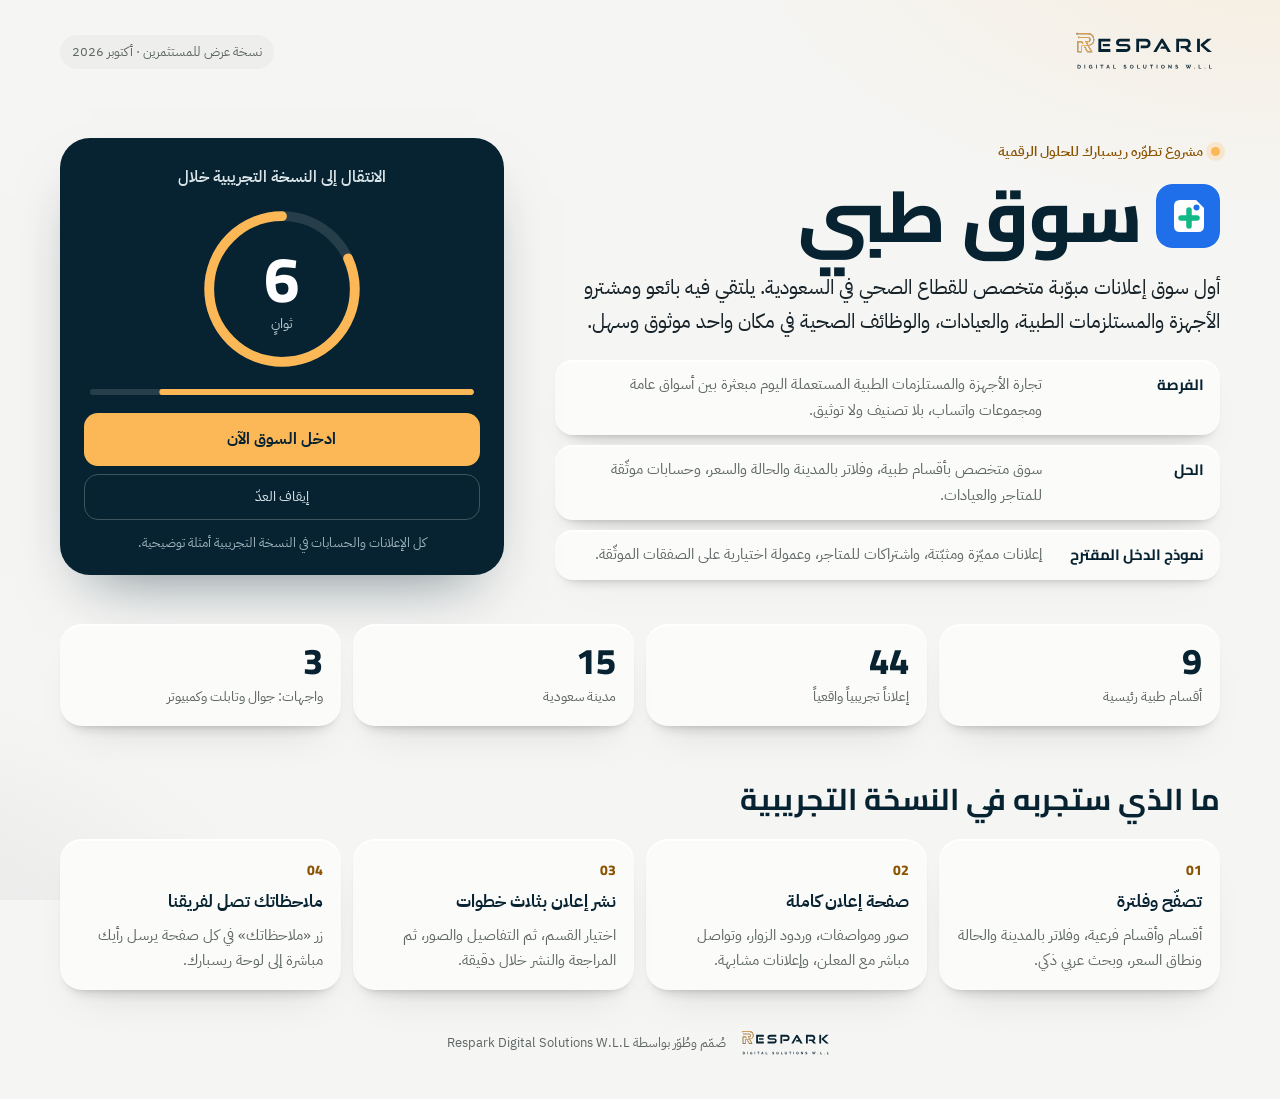
==== commit 63a1cde9: "Add Respark intro page with 7s countdown and feedback widget Intro at / hands over to the marketplac" ====
--- a/index.html
+++ b/index.html
@@ -3,102 +3,79 @@
 <head>
   <meta charset="utf-8">
   <meta name="viewport" content="width=device-width, initial-scale=1, viewport-fit=cover">
-  <meta name="description" content="سوق طبي — أكبر سوق إعلانات مبوبة للأجهزة والمستلزمات الطبية والعيادات والوظائف الصحية في السعودية.">
-  <meta name="theme-color" content="#ffffff">
-  <title>سوق طبي | إعلانات الأجهزة والمستلزمات الطبية</title>
+  <meta name="description" content="سوق طبي: سوق إعلانات مبوّبة متخصص للقطاع الصحي في السعودية، مشروع من ريسبارك للحلول الرقمية. نسخة عرض للمستثمرين.">
+  <meta name="theme-color" content="#072331">
+  <title>سوق طبي · مشروع من ريسبارك</title>
   <link rel="icon" href="/assets/logo.svg" type="image/svg+xml">
   <link rel="preconnect" href="https://fonts.googleapis.com">
   <link rel="preconnect" href="https://fonts.gstatic.com" crossorigin>
-  <link href="https://fonts.googleapis.com/css2?family=IBM+Plex+Sans+Arabic:wght@400;500;600;700&display=swap" rel="stylesheet">
-  <link rel="stylesheet" href="/assets/market.css?v=20261012">
-  <script>try { const t = localStorage.getItem('st-theme'); if (t) document.documentElement.dataset.theme = t; } catch {}</script>
+  <link href="https://fonts.googleapis.com/css2?family=Cairo:wght@500;700;800&family=IBM+Plex+Sans+Arabic:wght@400;500;600;700&display=swap" rel="stylesheet">
+  <link rel="stylesheet" href="/assets/intro.css?v=20261012b">
+  <link rel="prefetch" href="/market">
+  <link rel="prefetch" href="/assets/market.css?v=20261012b">
+  <link rel="prefetch" href="/assets/data.js?v=20261012">
 </head>
 <body>
-  <a class="skip-link" href="#app">تجاوز إلى المحتوى</a>
-  <div class="demo-strip" id="demo-strip">
-    <span>نسخة عرض تجريبية — جميع الإعلانات والأسعار والحسابات أمثلة توضيحية.</span>
-    <button type="button" aria-label="إخفاء التنبيه" data-action="hide-strip">✕</button>
-  </div>
+  <div id="pageProgress" aria-hidden="true"></div>
+  <main class="intro" id="intro">
+    <header class="top rv" style="--i:0">
+      <img class="rs-logo" src="/assets/brand/respark-full.svg" alt="Respark Digital Solutions" width="160" height="64">
+      <span class="top-tag">نسخة عرض للمستثمرين · أكتوبر 2026</span>
+    </header>
 
-  <header class="hdr">
-    <div class="wrap hdr-in">
-      <a class="logo" href="#/" aria-label="سوق طبي — الرئيسية">
-        <img src="/assets/logo.svg" width="36" height="36" alt="">
-        <span>سوق طبي</span>
-      </a>
-      <form class="search" id="search-form" role="search">
-        <svg class="i" aria-hidden="true"><use href="#i-search"/></svg>
-        <input id="q" type="search" placeholder="ابحث في سوق طبي" autocomplete="off" aria-label="ابحث في الإعلانات">
-        <button type="submit" class="search-go">بحث</button>
-      </form>
-      <div class="hdr-actions">
-        <button type="button" class="icon-btn" data-action="theme" aria-label="الوضع الليلي"><svg class="i"><use href="#i-moon"/></svg></button>
-        <a class="icon-btn hide-sm" href="#/messages" aria-label="الرسائل"><svg class="i"><use href="#i-chat"/></svg><b class="dot" id="msg-dot" hidden></b></a>
-        <button type="button" class="icon-btn hide-sm" data-action="notifs" aria-label="التنبيهات"><svg class="i"><use href="#i-bell"/></svg><b class="dot">3</b></button>
-        <a class="btn-add hide-sm" href="#/new"><svg class="i"><use href="#i-plus"/></svg>أضف إعلان</a>
-        <button type="button" class="btn-login" id="login-btn" data-action="account">دخول</button>
+    <section class="hero">
+      <div class="hero-copy">
+        <p class="eyebrow rv" style="--i:1"><span class="spark" aria-hidden="true"></span>مشروع تطوّره ريسبارك للحلول الرقمية</p>
+        <h1 class="rv" style="--i:2"><img src="/assets/logo.svg" width="56" height="56" alt=""> سوق طبي</h1>
+        <p class="lead rv" style="--i:3">أول سوق إعلانات مبوّبة متخصص للقطاع الصحي في السعودية. يلتقي فيه بائعو ومشترو الأجهزة والمستلزمات الطبية، والعيادات، والوظائف الصحية في مكان واحد موثوق وسهل.</p>
+        <ul class="pillars">
+          <li class="rv" style="--i:4"><b>الفرصة</b><span>تجارة الأجهزة والمستلزمات الطبية المستعملة اليوم مبعثرة بين أسواق عامة ومجموعات واتساب، بلا تصنيف ولا توثيق.</span></li>
+          <li class="rv" style="--i:5"><b>الحل</b><span>سوق متخصص بأقسام طبية، وفلاتر بالمدينة والحالة والسعر، وحسابات موثّقة للمتاجر والعيادات.</span></li>
+          <li class="rv" style="--i:6"><b>نموذج الدخل المقترح</b><span>إعلانات مميّزة ومثبّتة، واشتراكات للمتاجر، وعمولة اختيارية على الصفقات الموثّقة.</span></li>
+        </ul>
       </div>
-    </div>
-  </header>
 
-  <main id="app" tabindex="-1"></main>
+      <aside class="count-card rv" style="--i:3" aria-labelledby="count-title">
+        <p class="count-k" id="count-title">الانتقال إلى النسخة التجريبية خلال</p>
+        <div class="ring" role="timer" aria-live="off">
+          <svg viewBox="0 0 120 120" aria-hidden="true">
+            <circle class="ring-bg" cx="60" cy="60" r="52"/>
+            <circle class="ring-fg" id="ring-fg" cx="60" cy="60" r="52" pathLength="1"/>
+          </svg>
+          <div class="ring-num"><b id="count-num">7</b><span id="count-unit">ثوانٍ</span></div>
+        </div>
+        <div class="bar" aria-hidden="true"><i id="count-bar"></i></div>
+        <p class="sr-only" id="count-sr" aria-live="polite"></p>
+        <div class="count-actions">
+          <a class="btn-go" id="go" href="/market">ادخل السوق الآن</a>
+          <button type="button" class="btn-pause" id="pause" aria-pressed="false">إيقاف العدّ</button>
+        </div>
+        <p class="count-note">كل الإعلانات والحسابات في النسخة التجريبية أمثلة توضيحية.</p>
+      </aside>
+    </section>
 
-  <footer class="ftr">
-    <div class="wrap ftr-in">
-      <div class="ftr-brand"><img src="/assets/logo.svg" width="28" height="28" alt=""> <b>سوق طبي</b><p>سوق إعلانات مبوبة متخصص في القطاع الصحي: أجهزة، مستلزمات، عيادات، وظائف، وتبرعات.</p></div>
-      <nav class="ftr-links" aria-label="روابط">
-        <a href="#/">الرئيسية</a><a href="#/new">أضف إعلان</a><a href="#/favorites">المفضلة</a><a href="#/about">عن سوق طبي</a><a href="#/about">شروط الاستخدام</a><a href="/concept.html">التصور المبدئي</a>
-      </nav>
-      <p class="ftr-copy">© 2026 سوق طبي · نسخة عرض تجريبية من ريسبارك</p>
-    </div>
-  </footer>
+    <section class="stats" aria-label="أرقام النسخة التجريبية">
+      <div class="stat rv" style="--i:7"><b data-to="9">9</b><span>أقسام طبية رئيسية</span></div>
+      <div class="stat rv" style="--i:8"><b data-to="44">44</b><span>إعلاناً تجريبياً واقعياً</span></div>
+      <div class="stat rv" style="--i:9"><b data-to="15">15</b><span>مدينة سعودية</span></div>
+      <div class="stat rv" style="--i:10"><b data-to="3">3</b><span>واجهات: جوال وتابلت وكمبيوتر</span></div>
+    </section>
 
-  <nav class="bnav" aria-label="التنقل السفلي">
-    <a href="#/" data-tab="home"><svg class="i"><use href="#i-home"/></svg><span>الرئيسية</span></a>
-    <a href="#/messages" data-tab="messages"><svg class="i"><use href="#i-chat"/></svg><span>الرسائل</span></a>
-    <a href="#/new" class="bnav-add" data-tab="new" aria-label="أضف إعلان"><svg class="i"><use href="#i-plus"/></svg></a>
-    <a href="#/favorites" data-tab="favorites"><svg class="i"><use href="#i-heart"/></svg><span>المفضلة</span></a>
-    <a href="#/account" data-tab="account"><svg class="i"><use href="#i-user"/></svg><span>حسابي</span></a>
-  </nav>
+    <section class="tour" aria-labelledby="tour-title">
+      <h2 id="tour-title" class="rv" style="--i:11">ما الذي ستجربه في النسخة التجريبية</h2>
+      <div class="tour-grid">
+        <article class="rv" style="--i:12"><span class="n">01</span><h3>تصفّح وفلترة</h3><p>أقسام وأقسام فرعية، وفلاتر بالمدينة والحالة ونطاق السعر، وبحث عربي ذكي.</p></article>
+        <article class="rv" style="--i:13"><span class="n">02</span><h3>صفحة إعلان كاملة</h3><p>صور ومواصفات، وردود الزوار، وتواصل مباشر مع المعلن، وإعلانات مشابهة.</p></article>
+        <article class="rv" style="--i:14"><span class="n">03</span><h3>نشر إعلان بثلاث خطوات</h3><p>اختيار القسم، ثم التفاصيل والصور، ثم المراجعة والنشر خلال دقيقة.</p></article>
+        <article class="rv" style="--i:15"><span class="n">04</span><h3>ملاحظاتك تصل لفريقنا</h3><p>زر «ملاحظاتك» في كل صفحة يرسل رأيك مباشرة إلى لوحة ريسبارك.</p></article>
+      </div>
+    </section>
 
-  <dialog id="dlg" class="dlg" aria-labelledby="dlg-title"><div class="dlg-card" id="dlg-body"></div></dialog>
-  <div class="toast" id="toast" role="status" aria-live="polite"></div>
-
-  <svg width="0" height="0" style="position:absolute" aria-hidden="true">
-    <symbol id="i-search" viewBox="0 0 24 24"><circle cx="11" cy="11" r="7" fill="none" stroke="currentColor" stroke-width="2"/><path d="m20 20-4-4" stroke="currentColor" stroke-width="2" stroke-linecap="round"/></symbol>
-    <symbol id="i-plus" viewBox="0 0 24 24"><path d="M12 5v14M5 12h14" stroke="currentColor" stroke-width="2.4" stroke-linecap="round"/></symbol>
-    <symbol id="i-home" viewBox="0 0 24 24"><path d="M3 11 12 4l9 7v9a1 1 0 0 1-1 1h-5v-6H9v6H4a1 1 0 0 1-1-1z" fill="none" stroke="currentColor" stroke-width="2" stroke-linejoin="round"/></symbol>
-    <symbol id="i-chat" viewBox="0 0 24 24"><path d="M4 5h16v11H9l-5 4z" fill="none" stroke="currentColor" stroke-width="2" stroke-linejoin="round"/></symbol>
-    <symbol id="i-bell" viewBox="0 0 24 24"><path d="M6 16V11a6 6 0 0 1 12 0v5l2 2H4zM10 21h4" fill="none" stroke="currentColor" stroke-width="2" stroke-linejoin="round"/></symbol>
-    <symbol id="i-heart" viewBox="0 0 24 24"><path d="M12 20s-7-4.4-7-10a4 4 0 0 1 7-2.6A4 4 0 0 1 19 10c0 5.6-7 10-7 10z" fill="none" stroke="currentColor" stroke-width="2" stroke-linejoin="round"/></symbol>
-    <symbol id="i-heart-f" viewBox="0 0 24 24"><path d="M12 20s-7-4.4-7-10a4 4 0 0 1 7-2.6A4 4 0 0 1 19 10c0 5.6-7 10-7 10z" fill="currentColor"/></symbol>
-    <symbol id="i-user" viewBox="0 0 24 24"><circle cx="12" cy="8" r="4" fill="none" stroke="currentColor" stroke-width="2"/><path d="M4 21a8 8 0 0 1 16 0" fill="none" stroke="currentColor" stroke-width="2"/></symbol>
-    <symbol id="i-pin" viewBox="0 0 24 24"><path d="M12 21s-7-6.2-7-11.5a7 7 0 0 1 14 0C19 14.8 12 21 12 21z" fill="none" stroke="currentColor" stroke-width="2"/><circle cx="12" cy="9.5" r="2.5" fill="currentColor"/></symbol>
-    <symbol id="i-clock" viewBox="0 0 24 24"><circle cx="12" cy="12" r="8.5" fill="none" stroke="currentColor" stroke-width="2"/><path d="M12 7v5l3 2" fill="none" stroke="currentColor" stroke-width="2" stroke-linecap="round"/></symbol>
-    <symbol id="i-moon" viewBox="0 0 24 24"><path d="M20 14.5A8 8 0 0 1 9.5 4 8 8 0 1 0 20 14.5z" fill="none" stroke="currentColor" stroke-width="2" stroke-linejoin="round"/></symbol>
-    <symbol id="i-filter" viewBox="0 0 24 24"><path d="M4 6h16M7 12h10M10 18h4" stroke="currentColor" stroke-width="2" stroke-linecap="round"/></symbol>
-    <symbol id="i-share" viewBox="0 0 24 24"><circle cx="18" cy="5" r="2.5" fill="none" stroke="currentColor" stroke-width="2"/><circle cx="6" cy="12" r="2.5" fill="none" stroke="currentColor" stroke-width="2"/><circle cx="18" cy="19" r="2.5" fill="none" stroke="currentColor" stroke-width="2"/><path d="m8.2 10.8 7.6-4.4M8.2 13.2l7.6 4.4" stroke="currentColor" stroke-width="2"/></symbol>
-    <symbol id="i-flag" viewBox="0 0 24 24"><path d="M5 21V4h11l-2 4 2 4H5" fill="none" stroke="currentColor" stroke-width="2" stroke-linejoin="round"/></symbol>
-    <symbol id="i-phone" viewBox="0 0 24 24"><path d="M5 4h4l2 5-2.5 1.5a11 11 0 0 0 5 5L15 13l5 2v4a1 1 0 0 1-1 1A16 16 0 0 1 4 5a1 1 0 0 1 1-1z" fill="none" stroke="currentColor" stroke-width="2" stroke-linejoin="round"/></symbol>
-    <symbol id="i-check" viewBox="0 0 24 24"><circle cx="12" cy="12" r="10" fill="currentColor"/><path d="m7.5 12.5 3 3 6-6" fill="none" stroke="#fff" stroke-width="2.2" stroke-linecap="round" stroke-linejoin="round"/></symbol>
-    <symbol id="i-star" viewBox="0 0 24 24"><path d="m12 3 2.7 5.6 6.1.9-4.4 4.3 1 6.1L12 17l-5.4 2.9 1-6.1-4.4-4.3 6.1-.9z" fill="currentColor"/></symbol>
-    <symbol id="i-eye" viewBox="0 0 24 24"><path d="M2 12s3.6-7 10-7 10 7 10 7-3.6 7-10 7S2 12 2 12z" fill="none" stroke="currentColor" stroke-width="2"/><circle cx="12" cy="12" r="3" fill="none" stroke="currentColor" stroke-width="2"/></symbol>
-    <symbol id="i-back" viewBox="0 0 24 24"><path d="m9 6 6 6-6 6" fill="none" stroke="currentColor" stroke-width="2.2" stroke-linecap="round" stroke-linejoin="round"/></symbol>
-    <symbol id="i-camera" viewBox="0 0 24 24"><path d="M4 8h3l2-3h6l2 3h3v11H4z" fill="none" stroke="currentColor" stroke-width="2" stroke-linejoin="round"/><circle cx="12" cy="13" r="3.5" fill="none" stroke="currentColor" stroke-width="2"/></symbol>
-    <symbol id="c-all" viewBox="0 0 24 24"><rect x="4" y="4" width="7" height="7" rx="2" fill="none" stroke="currentColor" stroke-width="2"/><rect x="13" y="4" width="7" height="7" rx="2" fill="none" stroke="currentColor" stroke-width="2"/><rect x="4" y="13" width="7" height="7" rx="2" fill="none" stroke="currentColor" stroke-width="2"/><rect x="13" y="13" width="7" height="7" rx="2" fill="none" stroke="currentColor" stroke-width="2"/></symbol>
-    <symbol id="c-pulse" viewBox="0 0 24 24"><path d="M3 12h4l2-5 4 10 2-5h6" fill="none" stroke="currentColor" stroke-width="2" stroke-linecap="round" stroke-linejoin="round"/></symbol>
-    <symbol id="c-wheelchair" viewBox="0 0 24 24"><circle cx="10" cy="16" r="5" fill="none" stroke="currentColor" stroke-width="2"/><path d="M8 4v8h7l2 6h2" fill="none" stroke="currentColor" stroke-width="2" stroke-linecap="round" stroke-linejoin="round"/></symbol>
-    <symbol id="c-tooth" viewBox="0 0 24 24"><path d="M7 4c-3 0-4 3-3 6 1 2 1 5 2 8 .5 2 2.5 2 3-1l1-4h4l1 4c.5 3 2.5 3 3 1 1-3 1-6 2-8 1-3 0-6-3-6-2 0-3 1-5 1S9 4 7 4z" fill="none" stroke="currentColor" stroke-width="2" stroke-linejoin="round"/></symbol>
-    <symbol id="c-spark" viewBox="0 0 24 24"><path d="M12 3v5M12 16v5M3 12h5M16 12h5M6 6l3 3M15 15l3 3M18 6l-3 3M9 15l-3 3" stroke="currentColor" stroke-width="2" stroke-linecap="round"/></symbol>
-    <symbol id="c-box" viewBox="0 0 24 24"><path d="M3 8 12 3l9 5v8l-9 5-9-5zM3 8l9 5 9-5M12 13v8" fill="none" stroke="currentColor" stroke-width="2" stroke-linejoin="round"/></symbol>
-    <symbol id="c-building" viewBox="0 0 24 24"><path d="M4 21V5h16v16M9 21v-4h6v4M12 8v4M10 10h4" fill="none" stroke="currentColor" stroke-width="2" stroke-linejoin="round" stroke-linecap="round"/></symbol>
-    <symbol id="c-badge" viewBox="0 0 24 24"><rect x="5" y="4" width="14" height="17" rx="2" fill="none" stroke="currentColor" stroke-width="2"/><circle cx="12" cy="11" r="2.5" fill="none" stroke="currentColor" stroke-width="2"/><path d="M8.5 17a4 4 0 0 1 7 0" fill="none" stroke="currentColor" stroke-width="2"/></symbol>
-    <symbol id="c-wrench" viewBox="0 0 24 24"><path d="M14 6a4 4 0 0 0 5 5l-9 9a2 2 0 0 1-3-3l9-9a4 4 0 0 0-2-2z" fill="none" stroke="currentColor" stroke-width="2" stroke-linejoin="round"/></symbol>
-    <symbol id="c-heart" viewBox="0 0 24 24"><path d="M12 20s-7-4.4-7-10a4 4 0 0 1 7-2.6A4 4 0 0 1 19 10c0 5.6-7 10-7 10z" fill="none" stroke="currentColor" stroke-width="2" stroke-linejoin="round"/></symbol>
-  </svg>
-
-  <script src="/assets/illustrations.js?v=20261012" defer></script>
-  <script src="/assets/data.js?v=20261012" defer></script>
-  <script src="/assets/market.js?v=20261012" defer></script>
+    <footer class="foot rv" style="--i:16">
+      <img src="/assets/brand/respark-full.svg" alt="" width="110" height="44">
+      <span>صُمّم وطُوّر بواسطة Respark Digital Solutions W.L.L</span>
+    </footer>
+  </main>
+  <script src="/assets/intro.js?v=20261012b" defer></script>
 </body>
 </html>
--- a/assets/intro.css
+++ b/assets/intro.css
@@ -0,0 +1,132 @@
+/* Intro page: Respark identity (navy #072331, spark gold #fcb856, warm paper #f5f5f3).
+   Motion mirrors the Shadad dashboard: calm rise-in, page-in/out, top progress bar. */
+:root {
+  --paper: #f5f5f3;
+  --card: #fbfbf9;
+  --inset: #eeeeec;
+  --navy: #072331;
+  --ink: #172329;
+  --muted: #5d6664;
+  --gold: #fcb856;
+  --gold-ink: #8a5300;
+  --line: #e2e4e0;
+  --ease: cubic-bezier(.2, .8, .2, 1);
+  --shadow: 0 2px 3px rgb(20 29 32 / .035), 0 10px 16px -13px rgb(20 29 32 / .36), 0 24px 44px -22px rgb(20 29 32 / .13), inset 0 2px 1px #fff;
+  color-scheme: light;
+}
+@media (prefers-color-scheme: dark) {
+  :root {
+    --paper: #061a24; --card: #0b2633; --inset: #0f2e3d; --navy: #e9f0f2; --ink: #e9f0f2;
+    --muted: #9db0b6; --gold-ink: #fcb856; --line: #18394a;
+    --shadow: 0 18px 40px -24px rgb(0 0 0 / .7); color-scheme: dark;
+  }
+  .rs-logo, .foot img { content: url("/assets/brand/respark-full-light.svg"); }
+}
+
+* { box-sizing: border-box; }
+html { -webkit-text-size-adjust: 100%; }
+body {
+  margin: 0; min-height: 100vh; background: var(--paper); color: var(--ink);
+  font-family: "IBM Plex Sans Arabic", "Cairo", Tahoma, Arial, sans-serif; font-size: 16px; line-height: 1.7;
+  background-image: radial-gradient(900px 500px at 100% -10%, rgb(252 184 86 / .14), transparent 60%),
+    radial-gradient(700px 500px at -10% 110%, rgb(7 35 49 / .07), transparent 60%);
+  background-attachment: fixed;
+}
+img { max-width: 100%; display: block; }
+a { color: inherit; }
+.sr-only { position: absolute; width: 1px; height: 1px; overflow: hidden; clip: rect(0 0 0 0); white-space: nowrap; }
+:focus-visible { outline: 2px solid var(--gold); outline-offset: 3px; border-radius: 8px; }
+
+.intro { width: min(1160px, 100% - 32px); margin-inline: auto; padding: 22px 0 36px; }
+
+.top { display: flex; align-items: center; justify-content: space-between; gap: 12px; }
+.rs-logo { width: 150px; height: auto; }
+.top-tag { font-size: 13px; color: var(--muted); background: var(--inset); padding: 6px 12px; border-radius: 999px; white-space: nowrap; }
+
+.hero { display: grid; grid-template-columns: minmax(0, 1.35fr) minmax(300px, .9fr); gap: clamp(20px, 4vw, 56px); align-items: start; margin-top: clamp(22px, 5vw, 56px); }
+.eyebrow { display: inline-flex; align-items: center; gap: 8px; margin: 0; font-size: 14px; font-weight: 600; color: var(--gold-ink); }
+.spark { width: 9px; height: 9px; border-radius: 50%; background: var(--gold); box-shadow: 0 0 0 5px rgb(252 184 86 / .22); }
+h1 { font-family: "Cairo", "IBM Plex Sans Arabic", sans-serif; font-weight: 800; color: var(--navy); font-size: clamp(40px, 6.4vw, 72px); line-height: 1.15; margin: 10px 0 12px; display: flex; align-items: center; gap: 14px; }
+h1 img { width: clamp(44px, 6vw, 64px); height: auto; border-radius: 16px; }
+.lead { font-size: clamp(17px, 1.6vw, 20px); color: var(--ink); margin: 0 0 22px; max-width: 40em; }
+.pillars { list-style: none; margin: 0; padding: 0; display: grid; gap: 10px; }
+.pillars li { display: grid; grid-template-columns: 150px 1fr; gap: 12px; background: var(--card); border-radius: 18px; padding: 12px 16px; box-shadow: var(--shadow); }
+.pillars b { font-family: "Cairo", sans-serif; color: var(--navy); font-size: 15px; }
+.pillars span { color: var(--muted); font-size: 15px; }
+
+/* Countdown card */
+.count-card { background: var(--navy); color: #fff; border-radius: 30px; padding: 26px 24px 22px; text-align: center; box-shadow: 0 30px 60px -30px rgb(7 35 49 / .55); position: sticky; top: 20px; }
+@media (prefers-color-scheme: dark) { .count-card { background: #0d3346; } }
+.count-k { margin: 0 0 14px; font-weight: 600; color: #d9e4e8; }
+.ring { position: relative; width: 168px; height: 168px; margin: 0 auto 16px; }
+.ring svg { width: 100%; height: 100%; transform: rotate(-90deg) scaleY(-1); }
+.ring circle { fill: none; stroke-width: 7; }
+.ring-bg { stroke: rgb(255 255 255 / .12); }
+.ring-fg { stroke: var(--gold); stroke-linecap: round; stroke-dasharray: 1; stroke-dashoffset: 0; }
+.ring-num { position: absolute; inset: 0; display: grid; place-content: center; line-height: 1; }
+.ring-num b { font-family: "Cairo", sans-serif; font-size: 64px; font-weight: 800; color: #fff; font-variant-numeric: tabular-nums; }
+.ring-num b.tick { animation: tick .45s var(--ease); }
+.ring-num span { margin-top: 6px; font-size: 14px; color: #b7c8cf; }
+@keyframes tick { from { opacity: .2; transform: translateY(10px) scale(.92); } to { opacity: 1; transform: none; } }
+.bar { height: 6px; border-radius: 99px; background: rgb(255 255 255 / .12); overflow: hidden; margin: 0 6px 18px; }
+.bar i { display: block; height: 100%; width: 100%; background: var(--gold); border-radius: inherit; transform-origin: right center; }
+.count-actions { display: grid; gap: 8px; }
+.btn-go { display: block; background: var(--gold); color: #072331; font-weight: 700; text-decoration: none; padding: 13px 16px; border-radius: 14px; font-size: 16px; transition: transform .28s var(--ease), box-shadow .28s ease; }
+.btn-go:hover { transform: translateY(-2px); box-shadow: 0 10px 22px -10px rgb(252 184 86 / .8); }
+.btn-pause { background: transparent; color: #d9e4e8; border: 1px solid rgb(255 255 255 / .22); padding: 10px 16px; border-radius: 14px; font: inherit; font-size: 14px; cursor: pointer; }
+.btn-pause[aria-pressed="true"] { background: rgb(255 255 255 / .1); color: #fff; }
+.count-note { margin: 12px 0 0; font-size: 12.5px; color: #9fb4bc; }
+.count-card.paused .ring-fg, .count-card.paused .bar i { opacity: .45; }
+
+.stats { display: grid; grid-template-columns: repeat(4, 1fr); gap: 12px; margin-top: clamp(26px, 4vw, 44px); }
+.stat { background: var(--card); border-radius: 22px; padding: 16px 18px; box-shadow: var(--shadow); }
+.stat b { display: block; font-family: "Cairo", sans-serif; font-size: 36px; font-weight: 800; color: var(--navy); line-height: 1.2; font-variant-numeric: tabular-nums; }
+.stat span { color: var(--muted); font-size: 14px; }
+
+.tour { margin-top: clamp(28px, 4vw, 48px); }
+.tour h2 { font-family: "Cairo", sans-serif; color: var(--navy); font-size: clamp(22px, 2.6vw, 30px); margin: 0 0 14px; }
+.tour-grid { display: grid; grid-template-columns: repeat(4, 1fr); gap: 12px; }
+.tour article { background: var(--card); border-radius: 22px; padding: 18px; box-shadow: var(--shadow); transition: transform .28s var(--ease); }
+.tour article:hover { transform: translateY(-3px); }
+.tour .n { font-family: "Cairo", sans-serif; font-weight: 800; color: var(--gold-ink); font-size: 14px; }
+.tour h3 { margin: 4px 0 6px; font-size: 17px; color: var(--navy); }
+.tour p { margin: 0; color: var(--muted); font-size: 14.5px; }
+
+.foot { display: flex; align-items: center; justify-content: center; gap: 12px; margin-top: 34px; color: var(--muted); font-size: 13px; flex-wrap: wrap; text-align: center; }
+.foot img { width: 96px; height: auto; }
+
+/* Shadad motion */
+.rv { animation: rise .55s var(--ease) both; animation-delay: calc(var(--i, 0) * 45ms + 60ms); }
+@keyframes rise { from { opacity: 0; transform: translateY(14px) scale(.985); } to { opacity: 1; transform: none; } }
+.intro.leaving { animation: pageOut .15s ease-in both; }
+@keyframes pageOut { to { opacity: 0; transform: translateY(6px); } }
+#pageProgress { position: fixed; top: 0; right: 0; left: 0; height: 3px; background: var(--gold); transform-origin: right center; transform: scaleX(0); opacity: 0; z-index: 99; pointer-events: none; }
+#pageProgress.run { animation: prog .6s cubic-bezier(.3, .7, .2, 1) both; }
+@keyframes prog { 0% { opacity: 1; transform: scaleX(0); } 70% { opacity: 1; transform: scaleX(.85); } 100% { opacity: 0; transform: scaleX(1); } }
+
+@media (max-width: 960px) {
+  .hero { grid-template-columns: minmax(0, 1fr); }
+  .hero-copy { display: contents; }
+  .eyebrow { order: 1; justify-self: start; } h1 { order: 2; margin: 0; } .lead { order: 3; margin: 0; } .pillars { order: 5; }
+  .hero { gap: 14px; }
+  .count-card { order: 4; display: grid; grid-template-columns: auto 1fr; grid-template-areas: "ring k" "ring bar" "act act" "note note"; align-items: center; column-gap: 18px; text-align: start; padding: 18px; }
+  .count-k { grid-area: k; margin: 0 0 8px; }
+  .ring { grid-area: ring; width: 112px; height: 112px; margin: 0; }
+  .ring-num b { font-size: 44px; }
+  .bar { grid-area: bar; margin: 0; }
+  .count-actions { grid-area: act; grid-template-columns: 1fr auto; margin-top: 14px; }
+  .count-note { grid-area: note; }
+  .stats, .tour-grid { grid-template-columns: repeat(2, 1fr); }
+}
+@media (max-width: 560px) {
+  .rs-logo { width: 118px; }
+  .top-tag { font-size: 11.5px; padding: 5px 10px; }
+  .hero { margin-top: 16px; }
+  .pillars li { grid-template-columns: 1fr; gap: 2px; }
+  .stat b { font-size: 30px; }
+  .tour-grid { grid-template-columns: 1fr; }
+}
+@media (prefers-reduced-motion: reduce) {
+  .rv, .intro.leaving, #pageProgress.run, .ring-num b.tick { animation: none !important; }
+  .tour article, .btn-go { transition: none; }
+}
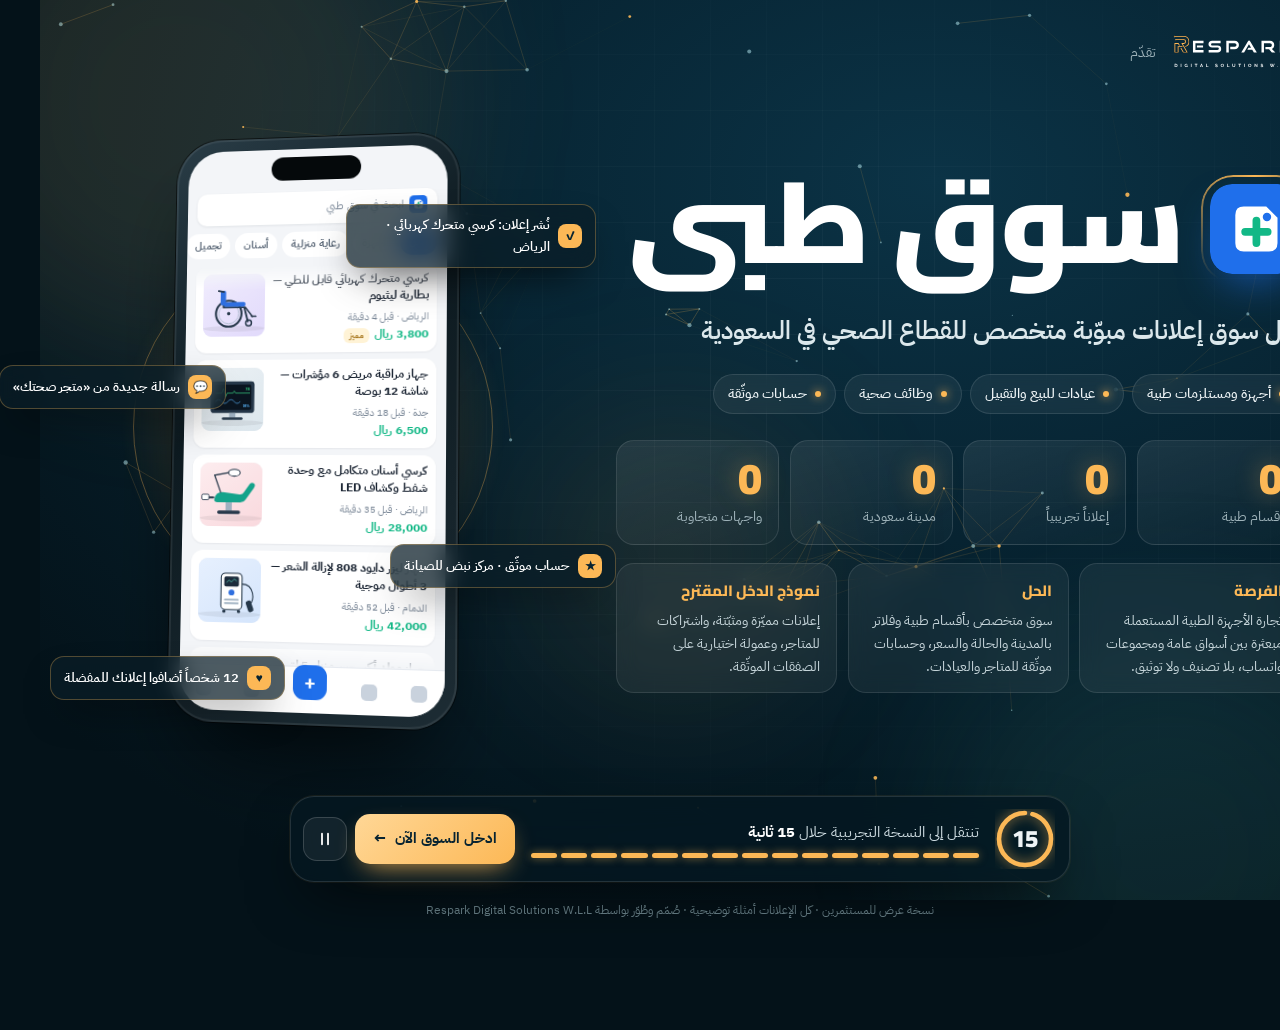
==== commit 527df914: "Redesign intro as a cinematic opener with a 15s countdown Particle network, animated title reveal, a" ====
--- a/index.html
+++ b/index.html
@@ -4,78 +4,98 @@
   <meta charset="utf-8">
   <meta name="viewport" content="width=device-width, initial-scale=1, viewport-fit=cover">
   <meta name="description" content="سوق طبي: سوق إعلانات مبوّبة متخصص للقطاع الصحي في السعودية، مشروع من ريسبارك للحلول الرقمية. نسخة عرض للمستثمرين.">
-  <meta name="theme-color" content="#072331">
+  <meta name="theme-color" content="#061a24">
   <title>سوق طبي · مشروع من ريسبارك</title>
   <link rel="icon" href="/assets/logo.svg" type="image/svg+xml">
   <link rel="preconnect" href="https://fonts.googleapis.com">
   <link rel="preconnect" href="https://fonts.gstatic.com" crossorigin>
-  <link href="https://fonts.googleapis.com/css2?family=Cairo:wght@500;700;800&family=IBM+Plex+Sans+Arabic:wght@400;500;600;700&display=swap" rel="stylesheet">
-  <link rel="stylesheet" href="/assets/intro.css?v=20261012b">
+  <link href="https://fonts.googleapis.com/css2?family=Cairo:wght@600;700;800;900&family=IBM+Plex+Sans+Arabic:wght@400;500;600;700&display=swap" rel="stylesheet">
+  <link rel="stylesheet" href="/assets/intro.css?v=20261012c">
   <link rel="prefetch" href="/market">
   <link rel="prefetch" href="/assets/market.css?v=20261012b">
-  <link rel="prefetch" href="/assets/data.js?v=20261012">
+  <link rel="prefetch" href="/assets/market.js?v=20261012">
 </head>
 <body>
   <div id="pageProgress" aria-hidden="true"></div>
-  <main class="intro" id="intro">
-    <header class="top rv" style="--i:0">
-      <img class="rs-logo" src="/assets/brand/respark-full.svg" alt="Respark Digital Solutions" width="160" height="64">
-      <span class="top-tag">نسخة عرض للمستثمرين · أكتوبر 2026</span>
+  <div class="bg" aria-hidden="true">
+    <canvas id="fx"></canvas>
+    <i class="orb orb-a"></i><i class="orb orb-b"></i><i class="orb orb-c"></i>
+    <i class="grid"></i>
+  </div>
+
+  <main class="stage" id="intro">
+    <header class="presents">
+      <img src="/assets/brand/respark-full-light.svg" alt="Respark Digital Solutions" width="150" height="60">
+      <span>تقدّم</span>
     </header>
 
-    <section class="hero">
-      <div class="hero-copy">
-        <p class="eyebrow rv" style="--i:1"><span class="spark" aria-hidden="true"></span>مشروع تطوّره ريسبارك للحلول الرقمية</p>
-        <h1 class="rv" style="--i:2"><img src="/assets/logo.svg" width="56" height="56" alt=""> سوق طبي</h1>
-        <p class="lead rv" style="--i:3">أول سوق إعلانات مبوّبة متخصص للقطاع الصحي في السعودية. يلتقي فيه بائعو ومشترو الأجهزة والمستلزمات الطبية، والعيادات، والوظائف الصحية في مكان واحد موثوق وسهل.</p>
-        <ul class="pillars">
-          <li class="rv" style="--i:4"><b>الفرصة</b><span>تجارة الأجهزة والمستلزمات الطبية المستعملة اليوم مبعثرة بين أسواق عامة ومجموعات واتساب، بلا تصنيف ولا توثيق.</span></li>
-          <li class="rv" style="--i:5"><b>الحل</b><span>سوق متخصص بأقسام طبية، وفلاتر بالمدينة والحالة والسعر، وحسابات موثّقة للمتاجر والعيادات.</span></li>
-          <li class="rv" style="--i:6"><b>نموذج الدخل المقترح</b><span>إعلانات مميّزة ومثبّتة، واشتراكات للمتاجر، وعمولة اختيارية على الصفقات الموثّقة.</span></li>
-        </ul>
+    <section class="copy" aria-labelledby="t">
+      <div class="title-row">
+        <span class="mark"><img src="/assets/logo.svg" alt="" width="72" height="72"><i class="mark-ring"></i></span>
+        <h1 id="t" class="title" aria-label="سوق طبي"><span aria-hidden="true">سوق طبي</span></h1>
+      </div>
+      <p class="tag" data-words>أول سوق إعلانات مبوّبة متخصص للقطاع الصحي في السعودية</p>
+      <ul class="chips" aria-label="ما يجمعه السوق">
+        <li style="--i:0">أجهزة ومستلزمات طبية</li>
+        <li style="--i:1">عيادات للبيع والتقبيل</li>
+        <li style="--i:2">وظائف صحية</li>
+        <li style="--i:3">حسابات موثّقة</li>
+      </ul>
+
+      <div class="stats" aria-label="أرقام النسخة التجريبية">
+        <div class="stat" style="--i:0"><b data-count="9">0</b><span>أقسام طبية</span></div>
+        <div class="stat" style="--i:1"><b data-count="44">0</b><span>إعلاناً تجريبياً</span></div>
+        <div class="stat" style="--i:2"><b data-count="15">0</b><span>مدينة سعودية</span></div>
+        <div class="stat" style="--i:3"><b data-count="3">0</b><span>واجهات متجاوبة</span></div>
       </div>
 
-      <aside class="count-card rv" style="--i:3" aria-labelledby="count-title">
-        <p class="count-k" id="count-title">الانتقال إلى النسخة التجريبية خلال</p>
-        <div class="ring" role="timer" aria-live="off">
-          <svg viewBox="0 0 120 120" aria-hidden="true">
-            <circle class="ring-bg" cx="60" cy="60" r="52"/>
-            <circle class="ring-fg" id="ring-fg" cx="60" cy="60" r="52" pathLength="1"/>
-          </svg>
-          <div class="ring-num"><b id="count-num">7</b><span id="count-unit">ثوانٍ</span></div>
-        </div>
-        <div class="bar" aria-hidden="true"><i id="count-bar"></i></div>
-        <p class="sr-only" id="count-sr" aria-live="polite"></p>
-        <div class="count-actions">
-          <a class="btn-go" id="go" href="/market">ادخل السوق الآن</a>
-          <button type="button" class="btn-pause" id="pause" aria-pressed="false">إيقاف العدّ</button>
-        </div>
-        <p class="count-note">كل الإعلانات والحسابات في النسخة التجريبية أمثلة توضيحية.</p>
-      </aside>
-    </section>
-
-    <section class="stats" aria-label="أرقام النسخة التجريبية">
-      <div class="stat rv" style="--i:7"><b data-to="9">9</b><span>أقسام طبية رئيسية</span></div>
-      <div class="stat rv" style="--i:8"><b data-to="44">44</b><span>إعلاناً تجريبياً واقعياً</span></div>
-      <div class="stat rv" style="--i:9"><b data-to="15">15</b><span>مدينة سعودية</span></div>
-      <div class="stat rv" style="--i:10"><b data-to="3">3</b><span>واجهات: جوال وتابلت وكمبيوتر</span></div>
-    </section>
-
-    <section class="tour" aria-labelledby="tour-title">
-      <h2 id="tour-title" class="rv" style="--i:11">ما الذي ستجربه في النسخة التجريبية</h2>
-      <div class="tour-grid">
-        <article class="rv" style="--i:12"><span class="n">01</span><h3>تصفّح وفلترة</h3><p>أقسام وأقسام فرعية، وفلاتر بالمدينة والحالة ونطاق السعر، وبحث عربي ذكي.</p></article>
-        <article class="rv" style="--i:13"><span class="n">02</span><h3>صفحة إعلان كاملة</h3><p>صور ومواصفات، وردود الزوار، وتواصل مباشر مع المعلن، وإعلانات مشابهة.</p></article>
-        <article class="rv" style="--i:14"><span class="n">03</span><h3>نشر إعلان بثلاث خطوات</h3><p>اختيار القسم، ثم التفاصيل والصور، ثم المراجعة والنشر خلال دقيقة.</p></article>
-        <article class="rv" style="--i:15"><span class="n">04</span><h3>ملاحظاتك تصل لفريقنا</h3><p>زر «ملاحظاتك» في كل صفحة يرسل رأيك مباشرة إلى لوحة ريسبارك.</p></article>
+      <div class="pillars">
+        <article style="--i:0"><span class="k">الفرصة</span><p>تجارة الأجهزة الطبية المستعملة مبعثرة بين أسواق عامة ومجموعات واتساب، بلا تصنيف ولا توثيق.</p></article>
+        <article style="--i:1"><span class="k">الحل</span><p>سوق متخصص بأقسام طبية وفلاتر بالمدينة والحالة والسعر، وحسابات موثّقة للمتاجر والعيادات.</p></article>
+        <article style="--i:2"><span class="k">نموذج الدخل المقترح</span><p>إعلانات مميّزة ومثبّتة، واشتراكات للمتاجر، وعمولة اختيارية على الصفقات الموثّقة.</p></article>
       </div>
     </section>
 
-    <footer class="foot rv" style="--i:16">
-      <img src="/assets/brand/respark-full.svg" alt="" width="110" height="44">
-      <span>صُمّم وطُوّر بواسطة Respark Digital Solutions W.L.L</span>
-    </footer>
+    <section class="device-wrap" aria-label="لمحة من النسخة التجريبية">
+      <i class="halo" aria-hidden="true"></i>
+      <div class="device">
+        <div class="screen">
+          <div class="s-hdr"><img src="/assets/logo.svg" alt="" width="18" height="18"><span>ابحث في سوق طبي</span></div>
+          <div class="s-cats" aria-hidden="true"><i class="on">الكل</i><i>أجهزة</i><i>رعاية منزلية</i><i>أسنان</i><i>تجميل</i></div>
+          <div class="s-feed"><div class="s-track" id="feed"></div></div>
+          <div class="s-nav" aria-hidden="true"><i></i><i></i><b>+</b><i></i><i></i></div>
+        </div>
+        <i class="notch" aria-hidden="true"></i>
+      </div>
+      <ul class="pops" aria-hidden="true">
+        <li class="p1"><b>✓</b>نُشر إعلان: كرسي متحرك كهربائي · الرياض</li>
+        <li class="p2"><b>💬</b>رسالة جديدة من «متجر صحتك»</li>
+        <li class="p3"><b>★</b>حساب موثّق · مركز نبض للصيانة</li>
+        <li class="p4"><b>♥</b>12 شخصاً أضافوا إعلانك للمفضلة</li>
+      </ul>
+    </section>
   </main>
-  <script src="/assets/intro.js?v=20261012b" defer></script>
+
+  <aside class="hud" aria-labelledby="hud-k">
+    <div class="hud-ring" role="timer" aria-live="off">
+      <svg viewBox="0 0 60 60" aria-hidden="true"><circle class="r-bg" cx="30" cy="30" r="26"/><circle class="r-fg" id="ring" cx="30" cy="30" r="26" pathLength="1"/></svg>
+      <b id="num">15</b>
+    </div>
+    <div class="hud-txt">
+      <p id="hud-k">تنتقل إلى النسخة التجريبية خلال <b id="left">15 ثانية</b></p>
+      <div class="segs" id="segs" aria-hidden="true"></div>
+    </div>
+    <div class="hud-act">
+      <a class="go" id="go" href="/market">ادخل السوق الآن <span aria-hidden="true">←</span></a>
+      <button type="button" class="pause" id="pause" aria-pressed="false" aria-label="إيقاف العدّ مؤقتاً"><svg viewBox="0 0 24 24" aria-hidden="true"><path class="ic-pause" d="M8 5v14M16 5v14"/><path class="ic-play" d="M8 5l11 7-11 7z"/></svg></button>
+    </div>
+    <p class="sr-only" id="sr" aria-live="polite"></p>
+  </aside>
+
+  <p class="credit">نسخة عرض للمستثمرين · كل الإعلانات أمثلة توضيحية · صُمّم وطُوّر بواسطة Respark Digital Solutions W.L.L</p>
+
+  <script src="/assets/illustrations.js?v=20261012" defer></script>
+  <script src="/assets/data.js?v=20261012" defer></script>
+  <script src="/assets/intro.js?v=20261012c" defer></script>
 </body>
 </html>
--- a/assets/intro.css
+++ b/assets/intro.css
@@ -1,132 +1,210 @@
-/* Intro page: Respark identity (navy #072331, spark gold #fcb856, warm paper #f5f5f3).
-   Motion mirrors the Shadad dashboard: calm rise-in, page-in/out, top progress bar. */
+/* Intro: Respark identity (navy #072331, spark gold #fcb856) as a short cinematic opener.
+   Easing and page exit follow the Shadad dashboard (cubic-bezier(.2,.8,.2,1), rise, pageOut, progress). */
 :root {
-  --paper: #f5f5f3;
-  --card: #fbfbf9;
-  --inset: #eeeeec;
   --navy: #072331;
-  --ink: #172329;
-  --muted: #5d6664;
+  --deep: #041219;
   --gold: #fcb856;
-  --gold-ink: #8a5300;
-  --line: #e2e4e0;
+  --gold-2: #ffd796;
+  --teal: #5fd4c4;
+  --ink: #eef4f6;
+  --muted: #9fb3ba;
+  --glass: rgb(255 255 255 / .055);
+  --glass-line: rgb(255 255 255 / .11);
   --ease: cubic-bezier(.2, .8, .2, 1);
-  --shadow: 0 2px 3px rgb(20 29 32 / .035), 0 10px 16px -13px rgb(20 29 32 / .36), 0 24px 44px -22px rgb(20 29 32 / .13), inset 0 2px 1px #fff;
-  color-scheme: light;
-}
-@media (prefers-color-scheme: dark) {
-  :root {
-    --paper: #061a24; --card: #0b2633; --inset: #0f2e3d; --navy: #e9f0f2; --ink: #e9f0f2;
-    --muted: #9db0b6; --gold-ink: #fcb856; --line: #18394a;
-    --shadow: 0 18px 40px -24px rgb(0 0 0 / .7); color-scheme: dark;
-  }
-  .rs-logo, .foot img { content: url("/assets/brand/respark-full-light.svg"); }
-}
-
+  --spring: cubic-bezier(.34, 1.56, .64, 1);
+  color-scheme: dark;
+}
 * { box-sizing: border-box; }
 html { -webkit-text-size-adjust: 100%; }
 body {
-  margin: 0; min-height: 100vh; background: var(--paper); color: var(--ink);
+  margin: 0; min-height: 100vh; background: var(--deep); color: var(--ink); overflow-x: hidden;
   font-family: "IBM Plex Sans Arabic", "Cairo", Tahoma, Arial, sans-serif; font-size: 16px; line-height: 1.7;
-  background-image: radial-gradient(900px 500px at 100% -10%, rgb(252 184 86 / .14), transparent 60%),
-    radial-gradient(700px 500px at -10% 110%, rgb(7 35 49 / .07), transparent 60%);
-  background-attachment: fixed;
-}
-img { max-width: 100%; display: block; }
+}
+img { display: block; max-width: 100%; }
 a { color: inherit; }
 .sr-only { position: absolute; width: 1px; height: 1px; overflow: hidden; clip: rect(0 0 0 0); white-space: nowrap; }
-:focus-visible { outline: 2px solid var(--gold); outline-offset: 3px; border-radius: 8px; }
-
-.intro { width: min(1160px, 100% - 32px); margin-inline: auto; padding: 22px 0 36px; }
-
-.top { display: flex; align-items: center; justify-content: space-between; gap: 12px; }
-.rs-logo { width: 150px; height: auto; }
-.top-tag { font-size: 13px; color: var(--muted); background: var(--inset); padding: 6px 12px; border-radius: 999px; white-space: nowrap; }
-
-.hero { display: grid; grid-template-columns: minmax(0, 1.35fr) minmax(300px, .9fr); gap: clamp(20px, 4vw, 56px); align-items: start; margin-top: clamp(22px, 5vw, 56px); }
-.eyebrow { display: inline-flex; align-items: center; gap: 8px; margin: 0; font-size: 14px; font-weight: 600; color: var(--gold-ink); }
-.spark { width: 9px; height: 9px; border-radius: 50%; background: var(--gold); box-shadow: 0 0 0 5px rgb(252 184 86 / .22); }
-h1 { font-family: "Cairo", "IBM Plex Sans Arabic", sans-serif; font-weight: 800; color: var(--navy); font-size: clamp(40px, 6.4vw, 72px); line-height: 1.15; margin: 10px 0 12px; display: flex; align-items: center; gap: 14px; }
-h1 img { width: clamp(44px, 6vw, 64px); height: auto; border-radius: 16px; }
-.lead { font-size: clamp(17px, 1.6vw, 20px); color: var(--ink); margin: 0 0 22px; max-width: 40em; }
-.pillars { list-style: none; margin: 0; padding: 0; display: grid; gap: 10px; }
-.pillars li { display: grid; grid-template-columns: 150px 1fr; gap: 12px; background: var(--card); border-radius: 18px; padding: 12px 16px; box-shadow: var(--shadow); }
-.pillars b { font-family: "Cairo", sans-serif; color: var(--navy); font-size: 15px; }
-.pillars span { color: var(--muted); font-size: 15px; }
-
-/* Countdown card */
-.count-card { background: var(--navy); color: #fff; border-radius: 30px; padding: 26px 24px 22px; text-align: center; box-shadow: 0 30px 60px -30px rgb(7 35 49 / .55); position: sticky; top: 20px; }
-@media (prefers-color-scheme: dark) { .count-card { background: #0d3346; } }
-.count-k { margin: 0 0 14px; font-weight: 600; color: #d9e4e8; }
-.ring { position: relative; width: 168px; height: 168px; margin: 0 auto 16px; }
-.ring svg { width: 100%; height: 100%; transform: rotate(-90deg) scaleY(-1); }
-.ring circle { fill: none; stroke-width: 7; }
-.ring-bg { stroke: rgb(255 255 255 / .12); }
-.ring-fg { stroke: var(--gold); stroke-linecap: round; stroke-dasharray: 1; stroke-dashoffset: 0; }
-.ring-num { position: absolute; inset: 0; display: grid; place-content: center; line-height: 1; }
-.ring-num b { font-family: "Cairo", sans-serif; font-size: 64px; font-weight: 800; color: #fff; font-variant-numeric: tabular-nums; }
-.ring-num b.tick { animation: tick .45s var(--ease); }
-.ring-num span { margin-top: 6px; font-size: 14px; color: #b7c8cf; }
-@keyframes tick { from { opacity: .2; transform: translateY(10px) scale(.92); } to { opacity: 1; transform: none; } }
-.bar { height: 6px; border-radius: 99px; background: rgb(255 255 255 / .12); overflow: hidden; margin: 0 6px 18px; }
-.bar i { display: block; height: 100%; width: 100%; background: var(--gold); border-radius: inherit; transform-origin: right center; }
-.count-actions { display: grid; gap: 8px; }
-.btn-go { display: block; background: var(--gold); color: #072331; font-weight: 700; text-decoration: none; padding: 13px 16px; border-radius: 14px; font-size: 16px; transition: transform .28s var(--ease), box-shadow .28s ease; }
-.btn-go:hover { transform: translateY(-2px); box-shadow: 0 10px 22px -10px rgb(252 184 86 / .8); }
-.btn-pause { background: transparent; color: #d9e4e8; border: 1px solid rgb(255 255 255 / .22); padding: 10px 16px; border-radius: 14px; font: inherit; font-size: 14px; cursor: pointer; }
-.btn-pause[aria-pressed="true"] { background: rgb(255 255 255 / .1); color: #fff; }
-.count-note { margin: 12px 0 0; font-size: 12.5px; color: #9fb4bc; }
-.count-card.paused .ring-fg, .count-card.paused .bar i { opacity: .45; }
-
-.stats { display: grid; grid-template-columns: repeat(4, 1fr); gap: 12px; margin-top: clamp(26px, 4vw, 44px); }
-.stat { background: var(--card); border-radius: 22px; padding: 16px 18px; box-shadow: var(--shadow); }
-.stat b { display: block; font-family: "Cairo", sans-serif; font-size: 36px; font-weight: 800; color: var(--navy); line-height: 1.2; font-variant-numeric: tabular-nums; }
-.stat span { color: var(--muted); font-size: 14px; }
-
-.tour { margin-top: clamp(28px, 4vw, 48px); }
-.tour h2 { font-family: "Cairo", sans-serif; color: var(--navy); font-size: clamp(22px, 2.6vw, 30px); margin: 0 0 14px; }
-.tour-grid { display: grid; grid-template-columns: repeat(4, 1fr); gap: 12px; }
-.tour article { background: var(--card); border-radius: 22px; padding: 18px; box-shadow: var(--shadow); transition: transform .28s var(--ease); }
-.tour article:hover { transform: translateY(-3px); }
-.tour .n { font-family: "Cairo", sans-serif; font-weight: 800; color: var(--gold-ink); font-size: 14px; }
-.tour h3 { margin: 4px 0 6px; font-size: 17px; color: var(--navy); }
-.tour p { margin: 0; color: var(--muted); font-size: 14.5px; }
-
-.foot { display: flex; align-items: center; justify-content: center; gap: 12px; margin-top: 34px; color: var(--muted); font-size: 13px; flex-wrap: wrap; text-align: center; }
-.foot img { width: 96px; height: auto; }
-
-/* Shadad motion */
-.rv { animation: rise .55s var(--ease) both; animation-delay: calc(var(--i, 0) * 45ms + 60ms); }
+:focus-visible { outline: 2px solid var(--gold); outline-offset: 3px; border-radius: 10px; }
+
+/* ---------------------------------------------------------------- background */
+.bg { position: fixed; inset: 0; z-index: 0; overflow: hidden; background: radial-gradient(1200px 800px at 70% 20%, #0b3346 0%, var(--navy) 45%, var(--deep) 100%); }
+#fx { position: absolute; inset: 0; width: 100%; height: 100%; opacity: 0; animation: fade 2s var(--ease) .2s forwards; }
+.orb { position: absolute; border-radius: 50%; filter: blur(80px); opacity: .55; will-change: transform; }
+.orb-a { width: 520px; height: 520px; background: rgb(252 184 86 / .2); top: -160px; left: -120px; animation: drift-a 18s ease-in-out infinite alternate; }
+.orb-b { width: 460px; height: 460px; background: rgb(95 212 196 / .18); bottom: -180px; right: -80px; animation: drift-b 22s ease-in-out infinite alternate; }
+.orb-c { width: 300px; height: 300px; background: rgb(252 184 86 / .16); top: 45%; left: 38%; animation: drift-a 26s ease-in-out infinite alternate-reverse; }
+.grid { position: absolute; inset: -2px; background-image: linear-gradient(rgb(255 255 255 / .04) 1px, transparent 1px), linear-gradient(90deg, rgb(255 255 255 / .04) 1px, transparent 1px); background-size: 56px 56px; mask-image: radial-gradient(ellipse at 60% 40%, #000 0%, transparent 70%); -webkit-mask-image: radial-gradient(ellipse at 60% 40%, #000 0%, transparent 70%); animation: grid-move 30s linear infinite; }
+@keyframes drift-a { to { transform: translate(140px, 90px) scale(1.15); } }
+@keyframes drift-b { to { transform: translate(-120px, -70px) scale(1.1); } }
+@keyframes grid-move { to { background-position: 56px 56px; } }
+@keyframes fade { to { opacity: 1; } }
+
+/* ---------------------------------------------------------------- layout */
+.stage { position: relative; z-index: 1; width: min(1240px, 100% - 40px); margin: 0 auto; padding: 26px 0 150px;
+  display: grid; grid-template-columns: minmax(0, 1.15fr) minmax(320px, .85fr); grid-template-areas: "top top" "copy device"; column-gap: clamp(24px, 4vw, 64px); align-items: center; min-height: 100vh; }
+.presents { grid-area: top; display: flex; align-items: center; gap: 12px; align-self: start; }
+.presents img { width: 132px; height: auto; clip-path: inset(0 0 0 100%); animation: wipe 1s var(--ease) .1s forwards; }
+.presents span { font-size: 14px; color: var(--muted); letter-spacing: .02em; opacity: 0; animation: rise .55s var(--ease) .6s both; }
+@keyframes wipe { to { clip-path: inset(0 0 0 0); } }
+
+.copy { grid-area: copy; }
+.title-row { display: flex; align-items: center; gap: clamp(14px, 2vw, 22px); }
+.mark { position: relative; flex: none; width: clamp(60px, 7vw, 92px); aspect-ratio: 1; animation: pop .9s var(--spring) .35s both; }
+.mark img { width: 100%; height: 100%; border-radius: 24%; box-shadow: 0 18px 40px -12px rgb(31 111 235 / .6); }
+.mark-ring { position: absolute; inset: -9px; border-radius: 30%; border: 2px solid transparent; background: conic-gradient(from 0deg, var(--gold), transparent 30%, transparent 60%, var(--gold)) border-box; -webkit-mask: linear-gradient(#000 0 0) padding-box, linear-gradient(#000 0 0); -webkit-mask-composite: xor; mask-composite: exclude; animation: spin 6s linear infinite, fade .8s ease 1s both; opacity: 0; }
+@keyframes pop { from { opacity: 0; transform: scale(.3) rotate(-25deg); } to { opacity: 1; transform: none; } }
+@keyframes spin { to { transform: rotate(360deg); } }
+
+.title { margin: 0; white-space: nowrap; font-family: "Cairo", sans-serif; font-weight: 900; line-height: 1.05; font-size: clamp(56px, 9vw, 128px); letter-spacing: -.01em; }
+.title span { display: inline-block; padding: 0 .04em .12em; background: linear-gradient(100deg, #fff 0%, #fff 40%, var(--gold-2) 50%, #fff 60%, #fff 100%); background-size: 250% 100%; background-position: 100% 0; -webkit-background-clip: text; background-clip: text; color: transparent;
+  clip-path: inset(0 0 0 100%); filter: blur(14px); animation: title-in 1.1s var(--ease) .5s forwards, shimmer 2.4s ease-in-out 1.8s 2; }
+@keyframes title-in { to { clip-path: inset(0 0 -20% 0); filter: blur(0); } }
+@keyframes shimmer { from { background-position: 100% 0; } to { background-position: 0 0; } }
+
+.tag { margin: 14px 0 22px; font-size: clamp(18px, 2vw, 25px); font-weight: 600; color: #dbe7eb; max-width: 30em; }
+.tag .w { display: inline-block; opacity: 0; animation: word .6s var(--ease) both; animation-delay: calc(1.3s + var(--i) * 70ms); }
+@keyframes word { from { opacity: 0; transform: translateY(12px); filter: blur(6px); } to { opacity: 1; transform: none; filter: blur(0); } }
+
+.chips { list-style: none; margin: 0 0 26px; padding: 0; display: flex; flex-wrap: wrap; gap: 8px; }
+.chips li { font-size: 14px; font-weight: 500; padding: 7px 14px; border-radius: 999px; background: var(--glass); border: 1px solid var(--glass-line); backdrop-filter: blur(8px); animation: rise .55s var(--ease) both; animation-delay: calc(3s + var(--i) * 90ms); }
+.chips li::before { content: ""; display: inline-block; width: 6px; height: 6px; border-radius: 50%; background: var(--gold); margin-inline-end: 8px; vertical-align: middle; box-shadow: 0 0 10px var(--gold); }
+
+.stats { display: grid; grid-template-columns: repeat(4, 1fr); gap: 10px; margin-bottom: 18px; }
+.stat { padding: 14px 16px; border-radius: 18px; background: linear-gradient(160deg, rgb(255 255 255 / .08), rgb(255 255 255 / .02)); border: 1px solid var(--glass-line); animation: rise .55s var(--ease) both; animation-delay: calc(4s + var(--i) * 110ms); }
+.stat b { display: block; font-family: "Cairo", sans-serif; font-size: clamp(30px, 3.4vw, 44px); font-weight: 900; line-height: 1.1; color: var(--gold); font-variant-numeric: tabular-nums; text-shadow: 0 0 24px rgb(252 184 86 / .35); }
+.stat span { font-size: 13.5px; color: var(--muted); }
+
+.pillars { display: grid; grid-template-columns: repeat(3, 1fr); gap: 10px; perspective: 900px; }
+.pillars article { padding: 14px 16px; border-radius: 18px; background: var(--glass); border: 1px solid var(--glass-line); backdrop-filter: blur(10px); transform-origin: top center; animation: flip .8s var(--ease) both; animation-delay: calc(5.6s + var(--i) * 160ms); }
+.pillars .k { font-family: "Cairo", sans-serif; font-weight: 800; color: var(--gold); font-size: 15px; }
+.pillars p { margin: 4px 0 0; font-size: 14px; color: #c6d5da; line-height: 1.65; }
+@keyframes flip { from { opacity: 0; transform: rotateX(-70deg) translateY(10px); } to { opacity: 1; transform: none; } }
 @keyframes rise { from { opacity: 0; transform: translateY(14px) scale(.985); } to { opacity: 1; transform: none; } }
-.intro.leaving { animation: pageOut .15s ease-in both; }
+
+/* ---------------------------------------------------------------- device */
+.device-wrap { grid-area: device; position: relative; display: grid; place-items: center; perspective: 1400px; min-height: 620px; }
+.halo { position: absolute; width: 440px; height: 440px; border-radius: 50%; background: radial-gradient(circle, rgb(252 184 86 / .35), transparent 62%); animation: halo 4s ease-in-out 1.6s infinite alternate, fade 1.2s ease .9s both; opacity: 0; }
+.halo::after { content: ""; position: absolute; inset: 40px; border-radius: 50%; border: 1px solid rgb(252 184 86 / .35); animation: ripple 3.2s ease-out 2s infinite; }
+@keyframes halo { to { transform: scale(1.12); } }
+@keyframes ripple { from { transform: scale(.6); opacity: .9; } to { transform: scale(1.35); opacity: 0; } }
+.device { position: relative; width: 290px; height: 590px; border-radius: 46px; padding: 12px; background: linear-gradient(145deg, #2a3d47, #0d1a20 40%, #1d2c34); box-shadow: 0 50px 90px -30px rgb(0 0 0 / .8), inset 0 0 0 2px rgb(255 255 255 / .08), 0 0 0 1px rgb(0 0 0 / .6);
+  transform-style: preserve-3d; animation: device-in 1.4s var(--ease) .8s both, float 6s ease-in-out 2.3s infinite; }
+@keyframes device-in { from { opacity: 0; transform: translateY(120px) rotateY(-35deg) rotateX(18deg) scale(.85); } to { opacity: 1; transform: rotateY(-10deg) rotateX(4deg); } }
+@keyframes float { 0%, 100% { transform: rotateY(-10deg) rotateX(4deg) translateY(0); } 50% { transform: rotateY(-6deg) rotateX(2deg) translateY(-12px); } }
+.notch { position: absolute; top: 20px; left: 50%; width: 92px; height: 24px; margin-left: -46px; border-radius: 20px; background: #05090b; }
+.screen { position: relative; height: 100%; border-radius: 36px; overflow: hidden; background: #f3f5f8; color: #1b2533; display: flex; flex-direction: column; font-size: 11px; }
+.s-hdr { display: flex; align-items: center; gap: 6px; margin: 44px 10px 8px; padding: 7px 10px; border-radius: 10px; background: #fff; color: #7a8797; box-shadow: 0 1px 3px rgb(16 24 40 / .08); }
+.s-cats { display: flex; gap: 5px; padding: 0 10px 8px; overflow: hidden; }
+.s-cats i { font-style: normal; white-space: nowrap; padding: 4px 9px; border-radius: 99px; background: #fff; color: #4c5a6b; font-weight: 600; }
+.s-cats i.on { background: #1f6feb; color: #fff; }
+.s-feed { position: relative; flex: 1; overflow: hidden; mask-image: linear-gradient(transparent, #000 6%, #000 94%, transparent); -webkit-mask-image: linear-gradient(transparent, #000 6%, #000 94%, transparent); }
+.s-track { padding: 0 10px; animation: feed 26s linear 2.6s infinite; }
+@keyframes feed { to { transform: translateY(-50%); } }
+.s-ad { display: grid; grid-template-columns: 1fr 64px; gap: 8px; background: #fff; border-radius: 12px; padding: 8px; margin-bottom: 7px; box-shadow: 0 1px 2px rgb(16 24 40 / .06); }
+.s-ad img { width: 64px; height: 64px; border-radius: 9px; object-fit: cover; background: #eef2f7; }
+.s-ad b { display: block; font-size: 11.5px; line-height: 1.45; font-weight: 700; display: -webkit-box; -webkit-line-clamp: 2; -webkit-box-orient: vertical; overflow: hidden; }
+.s-ad small { display: block; color: #7a8797; font-size: 10px; margin-top: 3px; }
+.s-ad em { font-style: normal; color: #12b886; font-weight: 800; font-size: 11.5px; }
+.s-ad .pin { display: inline-block; font-size: 9px; background: #fff3d6; color: #9a6400; padding: 0 6px; border-radius: 6px; margin-inline-start: 5px; }
+.s-nav { display: flex; justify-content: space-around; align-items: center; height: 46px; background: #fff; border-top: 1px solid #e6eaf0; }
+.s-nav i { width: 16px; height: 16px; border-radius: 5px; background: #c9d2dd; }
+.s-nav b { width: 34px; height: 34px; border-radius: 11px; background: #1f6feb; color: #fff; display: grid; place-items: center; font-size: 20px; margin-top: -16px; }
+
+.pops { list-style: none; margin: 0; padding: 0; position: absolute; inset: 0; pointer-events: none; }
+.pops li { position: absolute; display: flex; align-items: center; gap: 8px; max-width: 250px; font-size: 13px; font-weight: 600; padding: 9px 13px; border-radius: 14px; background: rgb(10 30 40 / .72); border: 1px solid rgb(252 184 86 / .3); backdrop-filter: blur(12px); box-shadow: 0 18px 40px -16px rgb(0 0 0 / .8); color: #fff; opacity: 0; }
+.pops li b { flex: none; width: 24px; height: 24px; border-radius: 8px; background: var(--gold); color: var(--navy); display: grid; place-items: center; font-size: 12px; }
+.pops .p1 { top: 14%; right: -6%; animation: pop-in .7s var(--spring) 3.4s forwards, bob 5s ease-in-out 4.1s infinite; }
+.pops .p2 { top: 40%; left: -12%; animation: pop-in .7s var(--spring) 5s forwards, bob 6s ease-in-out 5.7s infinite; }
+.pops .p3 { bottom: 24%; right: -10%; animation: pop-in .7s var(--spring) 6.6s forwards, bob 5.5s ease-in-out 7.3s infinite; }
+.pops .p4 { bottom: 6%; left: -2%; animation: pop-in .7s var(--spring) 8.2s forwards, bob 6.5s ease-in-out 8.9s infinite; }
+@keyframes pop-in { from { opacity: 0; transform: translateY(16px) scale(.8); } to { opacity: 1; transform: none; } }
+@keyframes bob { 0%, 100% { transform: none; } 50% { transform: translateY(-8px); } }
+
+/* ---------------------------------------------------------------- countdown HUD */
+.hud { position: fixed; z-index: 5; left: 50%; bottom: max(18px, env(safe-area-inset-bottom)); width: min(780px, 100% - 24px); transform: translateX(-50%);
+  display: grid; grid-template-columns: auto 1fr auto; align-items: center; gap: 16px; padding: 12px 14px 12px 12px; border-radius: 24px;
+  background: rgb(6 24 33 / .78); border: 1px solid rgb(255 255 255 / .12); backdrop-filter: blur(18px) saturate(1.4); -webkit-backdrop-filter: blur(18px) saturate(1.4);
+  box-shadow: 0 24px 60px -20px rgb(0 0 0 / .8), 0 0 0 1px rgb(252 184 86 / .08); animation: hud-in .8s var(--ease) .5s both; }
+@keyframes hud-in { from { opacity: 0; transform: translate(-50%, 40px); } to { opacity: 1; transform: translate(-50%, 0); } }
+.hud-ring { position: relative; width: 60px; height: 60px; }
+.hud-ring svg { width: 100%; height: 100%; transform: rotate(-90deg) scaleY(-1); }
+.hud-ring circle { fill: none; stroke-width: 4.5; }
+.r-bg { stroke: rgb(255 255 255 / .1); }
+.r-fg { stroke: var(--gold); stroke-linecap: round; stroke-dasharray: 1; stroke-dashoffset: 0; filter: drop-shadow(0 0 6px rgb(252 184 86 / .7)); }
+.hud-ring b { position: absolute; inset: 0; display: grid; place-items: center; font-family: "Cairo", sans-serif; font-weight: 900; font-size: 24px; font-variant-numeric: tabular-nums; }
+.hud-ring b.tick { animation: tick .5s var(--ease); }
+@keyframes tick { from { opacity: 0; transform: translateY(-10px) scale(1.3); } to { opacity: 1; transform: none; } }
+.hud.final .hud-ring b { color: var(--gold); }
+.hud.final .hud-ring { animation: beat 1s ease-in-out infinite; }
+@keyframes beat { 50% { transform: scale(1.08); } }
+.hud-txt p { margin: 0 0 8px; font-size: 14.5px; color: #cfdde2; }
+.hud-txt p b { color: #fff; }
+.segs { display: grid; grid-template-columns: repeat(15, 1fr); gap: 4px; }
+.segs i { height: 5px; border-radius: 3px; background: var(--gold); box-shadow: 0 0 8px rgb(252 184 86 / .55); transition: background .4s ease, box-shadow .4s ease, transform .4s var(--ease); }
+.segs i.off { background: rgb(255 255 255 / .12); box-shadow: none; transform: scaleY(.6); }
+.hud-act { display: flex; gap: 8px; align-items: center; }
+.go { position: relative; overflow: hidden; display: inline-flex; align-items: center; gap: 8px; white-space: nowrap; text-decoration: none; font-weight: 800; font-size: 15px; color: var(--navy); background: linear-gradient(135deg, var(--gold-2), var(--gold)); padding: 12px 18px; border-radius: 15px; box-shadow: 0 10px 26px -10px rgb(252 184 86 / .9); transition: transform .28s var(--ease), box-shadow .28s ease; }
+.go::after { content: ""; position: absolute; inset: 0; background: linear-gradient(100deg, transparent 30%, rgb(255 255 255 / .6) 50%, transparent 70%); transform: translateX(120%); animation: sheen 3.2s ease-in-out 2.4s infinite; }
+@keyframes sheen { 60%, 100% { transform: translateX(-120%); } }
+.go:hover { transform: translateY(-2px); box-shadow: 0 16px 32px -12px rgb(252 184 86 / 1); }
+.go span { transition: transform .28s var(--ease); }
+.go:hover span { transform: translateX(-4px); }
+.pause { width: 44px; height: 44px; border-radius: 14px; border: 1px solid rgb(255 255 255 / .16); background: rgb(255 255 255 / .06); color: #fff; display: grid; place-items: center; cursor: pointer; }
+.pause svg { width: 18px; height: 18px; fill: none; stroke: currentColor; stroke-width: 2.4; stroke-linecap: round; stroke-linejoin: round; }
+.pause .ic-play { display: none; fill: currentColor; }
+.pause[aria-pressed="true"] .ic-pause { display: none; }
+.pause[aria-pressed="true"] .ic-play { display: block; }
+.hud.paused .r-fg, .hud.paused .segs { opacity: .45; }
+
+.credit { position: relative; z-index: 1; margin: 0; padding: 0 20px 110px; text-align: center; font-size: 12px; color: #6f8890; }
+
+/* ---------------------------------------------------------------- exit (Shadad) */
+.stage.leaving, body.leaving .hud, body.leaving .credit { animation: pageOut .15s ease-in both; }
 @keyframes pageOut { to { opacity: 0; transform: translateY(6px); } }
-#pageProgress { position: fixed; top: 0; right: 0; left: 0; height: 3px; background: var(--gold); transform-origin: right center; transform: scaleX(0); opacity: 0; z-index: 99; pointer-events: none; }
+body.leaving .hud { animation-name: hudOut; }
+@keyframes hudOut { to { opacity: 0; transform: translate(-50%, 6px); } }
+#pageProgress { position: fixed; top: 0; right: 0; left: 0; height: 3px; background: var(--gold); box-shadow: 0 0 12px var(--gold); transform-origin: right center; transform: scaleX(0); opacity: 0; z-index: 99; pointer-events: none; }
 #pageProgress.run { animation: prog .6s cubic-bezier(.3, .7, .2, 1) both; }
 @keyframes prog { 0% { opacity: 1; transform: scaleX(0); } 70% { opacity: 1; transform: scaleX(.85); } 100% { opacity: 0; transform: scaleX(1); } }
 
-@media (max-width: 960px) {
-  .hero { grid-template-columns: minmax(0, 1fr); }
-  .hero-copy { display: contents; }
-  .eyebrow { order: 1; justify-self: start; } h1 { order: 2; margin: 0; } .lead { order: 3; margin: 0; } .pillars { order: 5; }
-  .hero { gap: 14px; }
-  .count-card { order: 4; display: grid; grid-template-columns: auto 1fr; grid-template-areas: "ring k" "ring bar" "act act" "note note"; align-items: center; column-gap: 18px; text-align: start; padding: 18px; }
-  .count-k { grid-area: k; margin: 0 0 8px; }
-  .ring { grid-area: ring; width: 112px; height: 112px; margin: 0; }
-  .ring-num b { font-size: 44px; }
-  .bar { grid-area: bar; margin: 0; }
-  .count-actions { grid-area: act; grid-template-columns: 1fr auto; margin-top: 14px; }
-  .count-note { grid-area: note; }
-  .stats, .tour-grid { grid-template-columns: repeat(2, 1fr); }
+/* ---------------------------------------------------------------- responsive */
+@media (max-width: 1080px) {
+  .stage { grid-template-columns: minmax(0, 1fr) 300px; }
+  .device { width: 250px; height: 510px; }
+  .pillars { grid-template-columns: 1fr; }
+  .pops li { max-width: 210px; font-size: 12px; }
+}
+@media (max-width: 820px) {
+  .stage { display: flex; flex-direction: column; align-items: stretch; min-height: 0; padding-top: 18px; gap: 0; }
+  .copy { display: contents; }
+  .presents { order: 0; margin-bottom: 18px; } .title-row { order: 1; } .tag { order: 2; } .chips { order: 3; margin-bottom: 8px; }
+  .device-wrap { order: 4; margin-bottom: 8px; } .stats { order: 5; } .pillars { order: 6; }
+  .device-wrap { min-height: 560px; }
+  .pops .p1 { right: 2%; } .pops .p2 { left: 0; } .pops .p3 { right: 0; } .pops .p4 { left: 4%; }
 }
 @media (max-width: 560px) {
-  .rs-logo { width: 118px; }
-  .top-tag { font-size: 11.5px; padding: 5px 10px; }
-  .hero { margin-top: 16px; }
-  .pillars li { grid-template-columns: 1fr; gap: 2px; }
-  .stat b { font-size: 30px; }
-  .tour-grid { grid-template-columns: 1fr; }
+  .stage { width: calc(100% - 28px); padding-bottom: 130px; overflow-x: clip; }
+  html { overflow-x: clip; }
+  .presents img { width: 108px; }
+  .title { font-size: clamp(44px, 13vw, 64px); }
+  .stats { grid-template-columns: repeat(2, 1fr); }
+  .tag { font-size: 18px; margin: 10px 0 16px; }
+  .chips li { font-size: 12.5px; padding: 6px 11px; }
+  .device-wrap { min-height: 500px; }
+  .device { width: 228px; height: 466px; border-radius: 38px; padding: 10px; }
+  .screen { border-radius: 30px; }
+  .halo { width: 320px; height: 320px; }
+  .pops li { max-width: 170px; font-size: 11.5px; padding: 7px 10px; }
+  .pops .p1 { right: -2%; top: 8%; } .pops .p2 { left: -2%; top: 36%; } .pops .p3 { right: -2%; bottom: 22%; } .pops .p4 { left: -1%; bottom: 4%; }
+  .hud { grid-template-columns: auto 1fr; gap: 10px 12px; padding: 10px 12px; border-radius: 20px; }
+  .hud-ring { width: 52px; height: 52px; }
+  .hud-ring b { font-size: 21px; }
+  .hud-txt p { font-size: 13px; margin-bottom: 6px; }
+  .hud-act { grid-column: 1 / -1; }
+  .go { flex: 1; justify-content: center; padding: 11px 14px; }
+  .credit { padding-bottom: 170px; }
 }
 @media (prefers-reduced-motion: reduce) {
-  .rv, .intro.leaving, #pageProgress.run, .ring-num b.tick { animation: none !important; }
-  .tour article, .btn-go { transition: none; }
-}
+  *, *::before, *::after { animation-duration: .001ms !important; animation-delay: 0s !important; animation-iteration-count: 1 !important; transition: none !important; }
+  .s-track { animation: none !important; }
+  .presents img, .title span { clip-path: none; filter: none; }
+}
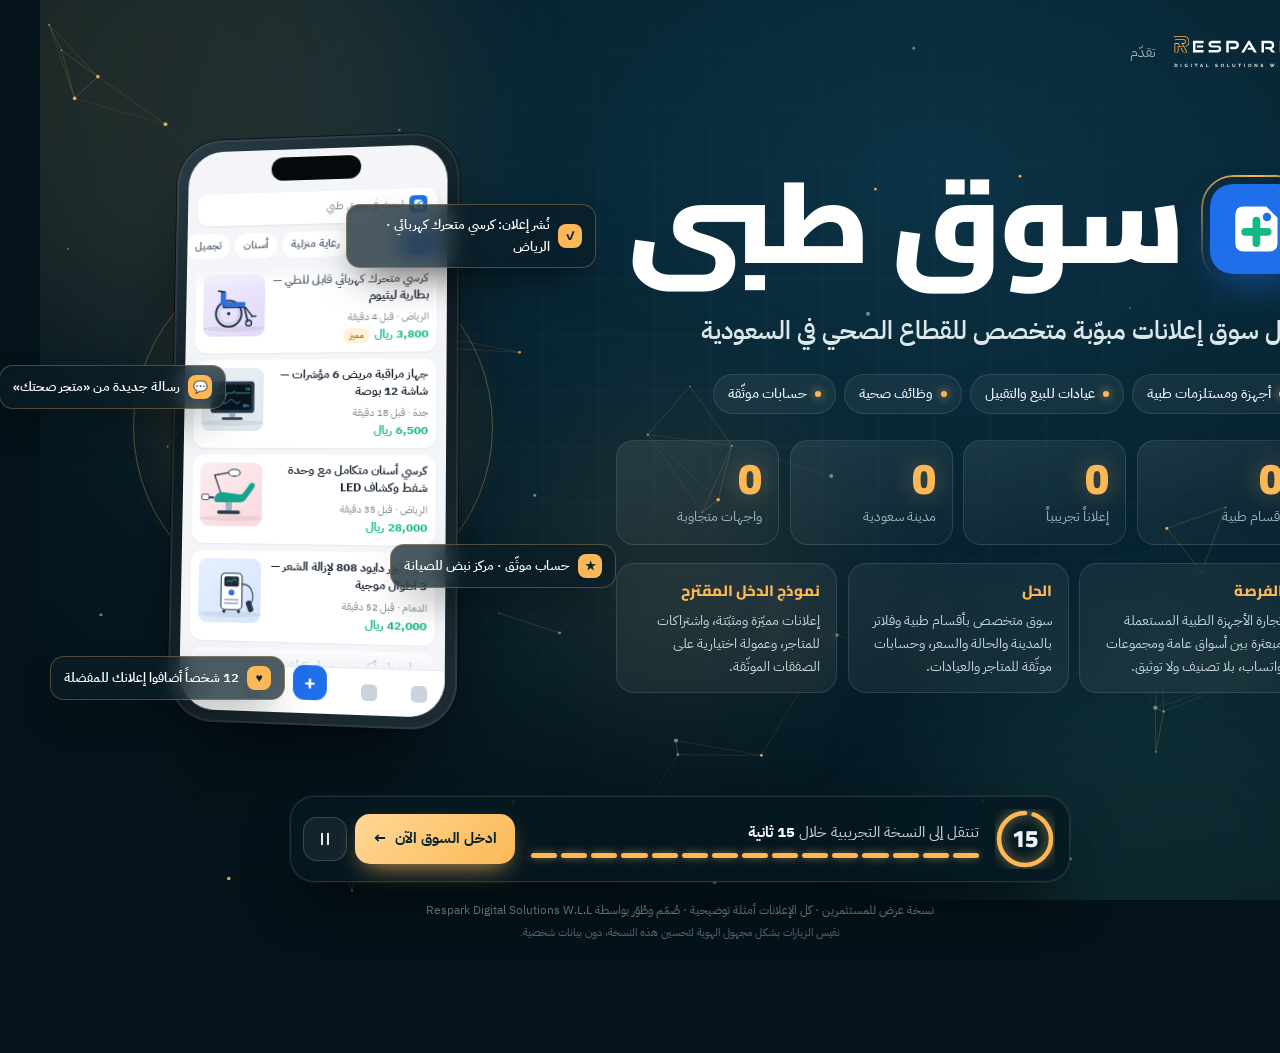
==== commit e27359e6: "feat: measure demo visits per session (invite links, entry path, ads opened) + Vercel Web Analytics " ====
--- a/index.html
+++ b/index.html
@@ -10,9 +10,9 @@
   <link rel="preconnect" href="https://fonts.googleapis.com">
   <link rel="preconnect" href="https://fonts.gstatic.com" crossorigin>
   <link href="https://fonts.googleapis.com/css2?family=Cairo:wght@600;700;800;900&family=IBM+Plex+Sans+Arabic:wght@400;500;600;700&display=swap" rel="stylesheet">
-  <link rel="stylesheet" href="/assets/intro.css?v=20261012c">
+  <link rel="stylesheet" href="/assets/intro.css?v=20261013">
   <link rel="prefetch" href="/market">
-  <link rel="prefetch" href="/assets/market.css?v=20261012b">
+  <link rel="prefetch" href="/assets/market.css?v=20261013">
   <link rel="prefetch" href="/assets/market.js?v=20261012">
 </head>
 <body>
@@ -92,10 +92,12 @@
     <p class="sr-only" id="sr" aria-live="polite"></p>
   </aside>
 
-  <p class="credit">نسخة عرض للمستثمرين · كل الإعلانات أمثلة توضيحية · صُمّم وطُوّر بواسطة Respark Digital Solutions W.L.L</p>
+  <p class="credit">نسخة عرض للمستثمرين · كل الإعلانات أمثلة توضيحية · صُمّم وطُوّر بواسطة Respark Digital Solutions W.L.L<br><span class="credit-note">نقيس الزيارات بشكل مجهول الهوية لتحسين هذه النسخة، دون بيانات شخصية.</span></p>
 
   <script src="/assets/illustrations.js?v=20261012" defer></script>
   <script src="/assets/data.js?v=20261012" defer></script>
-  <script src="/assets/intro.js?v=20261012c" defer></script>
+  <script src="/assets/track.js?v=20261013" defer></script>
+  <script src="/assets/intro.js?v=20261013" defer></script>
+  <script defer src="/_vercel/insights/script.js"></script>
 </body>
 </html>
--- a/assets/intro.css
+++ b/assets/intro.css
@@ -155,6 +155,7 @@
 .pause[aria-pressed="true"] .ic-play { display: block; }
 .hud.paused .r-fg, .hud.paused .segs { opacity: .45; }
 
+.credit .credit-note { display: inline-block; margin-top: 4px; font-size: 11px; opacity: .8; }
 .credit { position: relative; z-index: 1; margin: 0; padding: 0 20px 110px; text-align: center; font-size: 12px; color: #6f8890; }
 
 /* ---------------------------------------------------------------- exit (Shadad) */
--- a/assets/market.css
+++ b/assets/market.css
@@ -296,6 +296,7 @@
 .ftr-brand p { grid-column: 1 / -1; margin: 6px 0 0; color: var(--muted); font-size: 13.5px; max-width: 420px; }
 .ftr-links { display: flex; flex-wrap: wrap; gap: 8px 18px; font-size: 14px; color: var(--ink-2); }
 .ftr-links a:hover { color: var(--brand); }
+.ftr-note { grid-column: 1 / -1; color: var(--muted); font-size: 11.5px; line-height: 1.85; margin: 4px 0 0; }
 .ftr-copy { grid-column: 1 / -1; color: var(--muted); font-size: 12.5px; margin: 6px 0 0; }
 
 /* Bottom nav (mobile) */
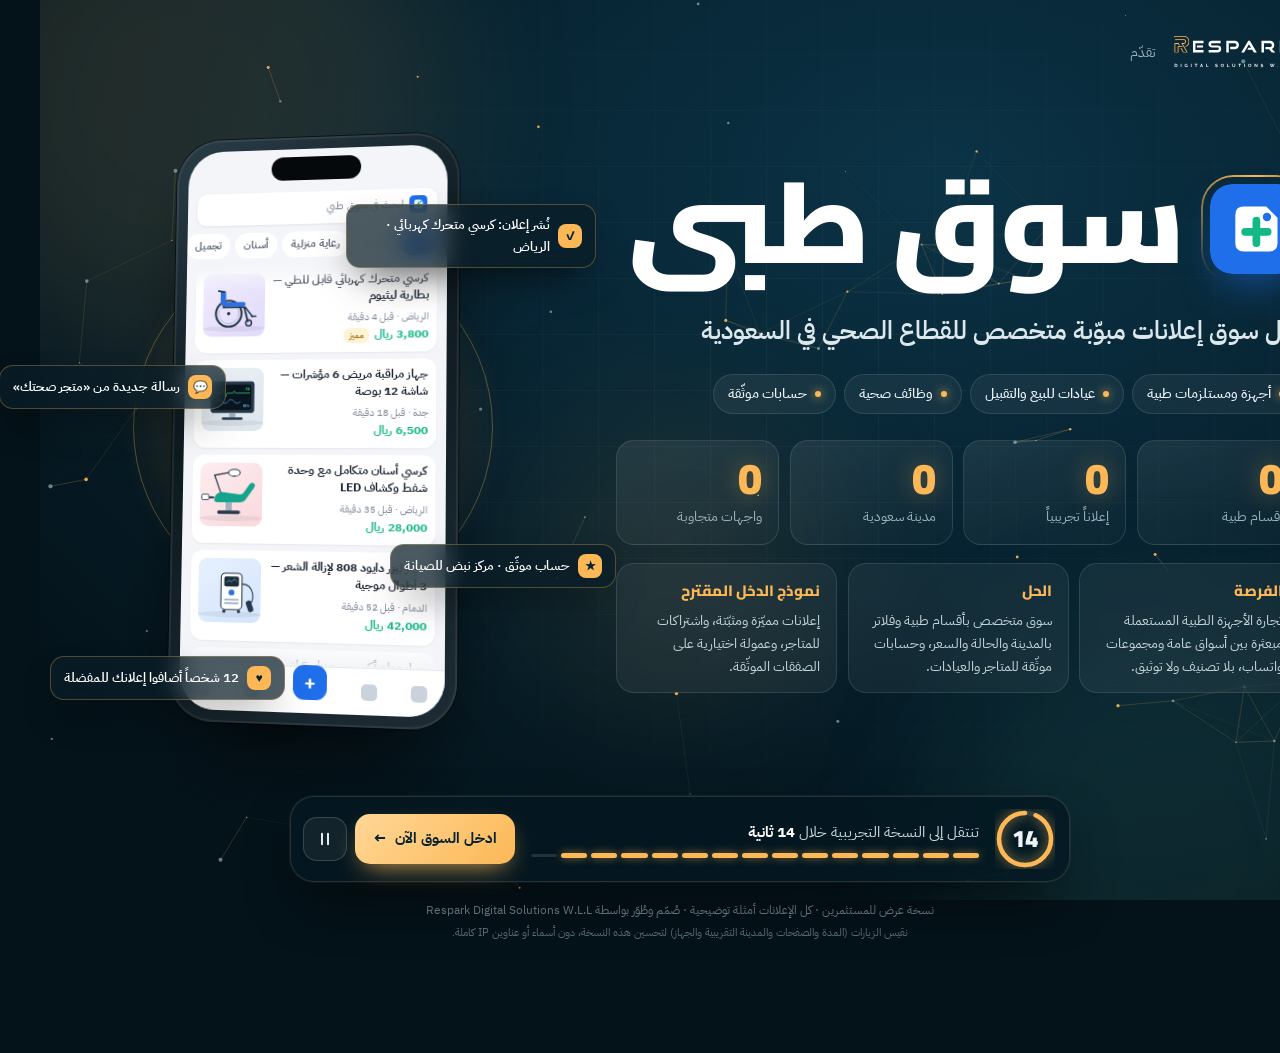
==== commit 9475708e: "fix: accurate visit-measurement notice Co-Authored-By: Claude Opus 5.5 (1M context) <noreply@anthrop" ====
--- a/index.html
+++ b/index.html
@@ -92,7 +92,7 @@
     <p class="sr-only" id="sr" aria-live="polite"></p>
   </aside>
 
-  <p class="credit">نسخة عرض للمستثمرين · كل الإعلانات أمثلة توضيحية · صُمّم وطُوّر بواسطة Respark Digital Solutions W.L.L<br><span class="credit-note">نقيس الزيارات بشكل مجهول الهوية لتحسين هذه النسخة، دون بيانات شخصية.</span></p>
+  <p class="credit">نسخة عرض للمستثمرين · كل الإعلانات أمثلة توضيحية · صُمّم وطُوّر بواسطة Respark Digital Solutions W.L.L<br><span class="credit-note">نقيس الزيارات (المدة والصفحات والمدينة التقريبية والجهاز) لتحسين هذه النسخة، دون أسماء أو عناوين IP كاملة.</span></p>
 
   <script src="/assets/illustrations.js?v=20261012" defer></script>
   <script src="/assets/data.js?v=20261012" defer></script>
